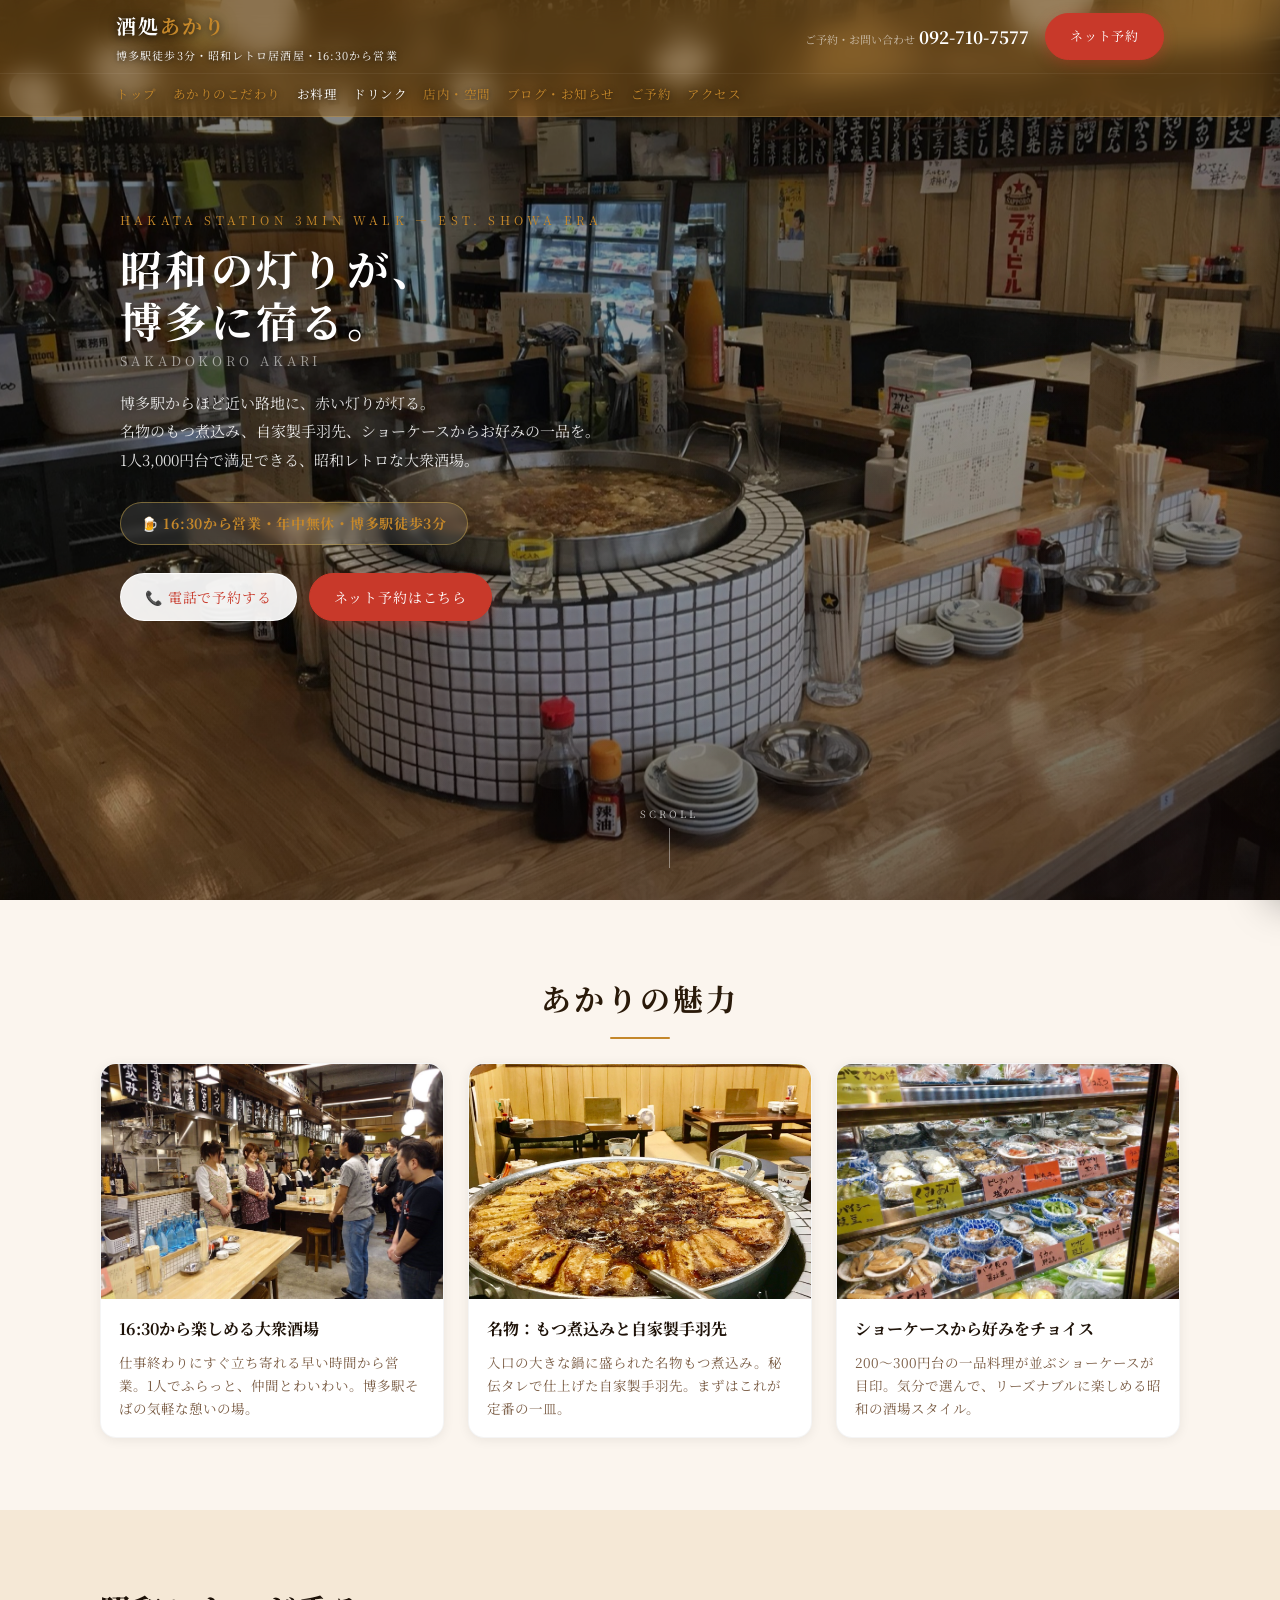
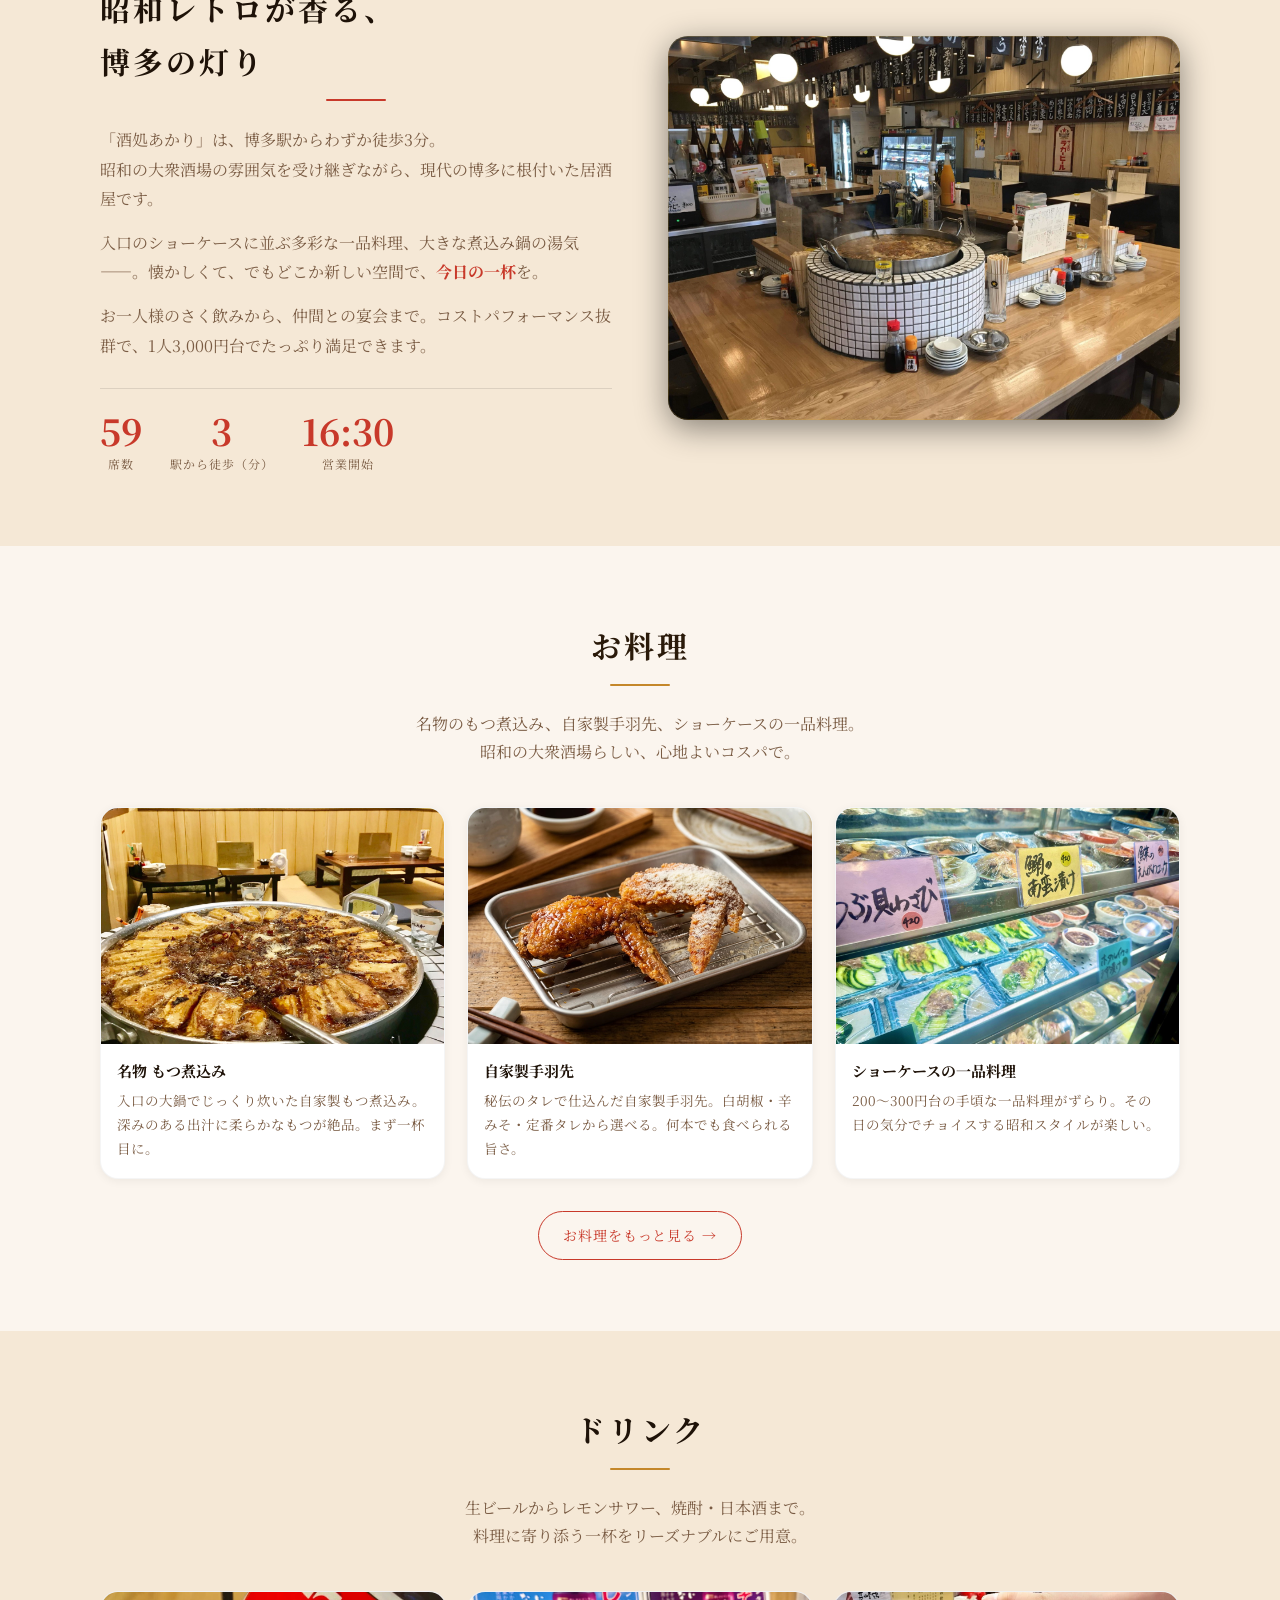
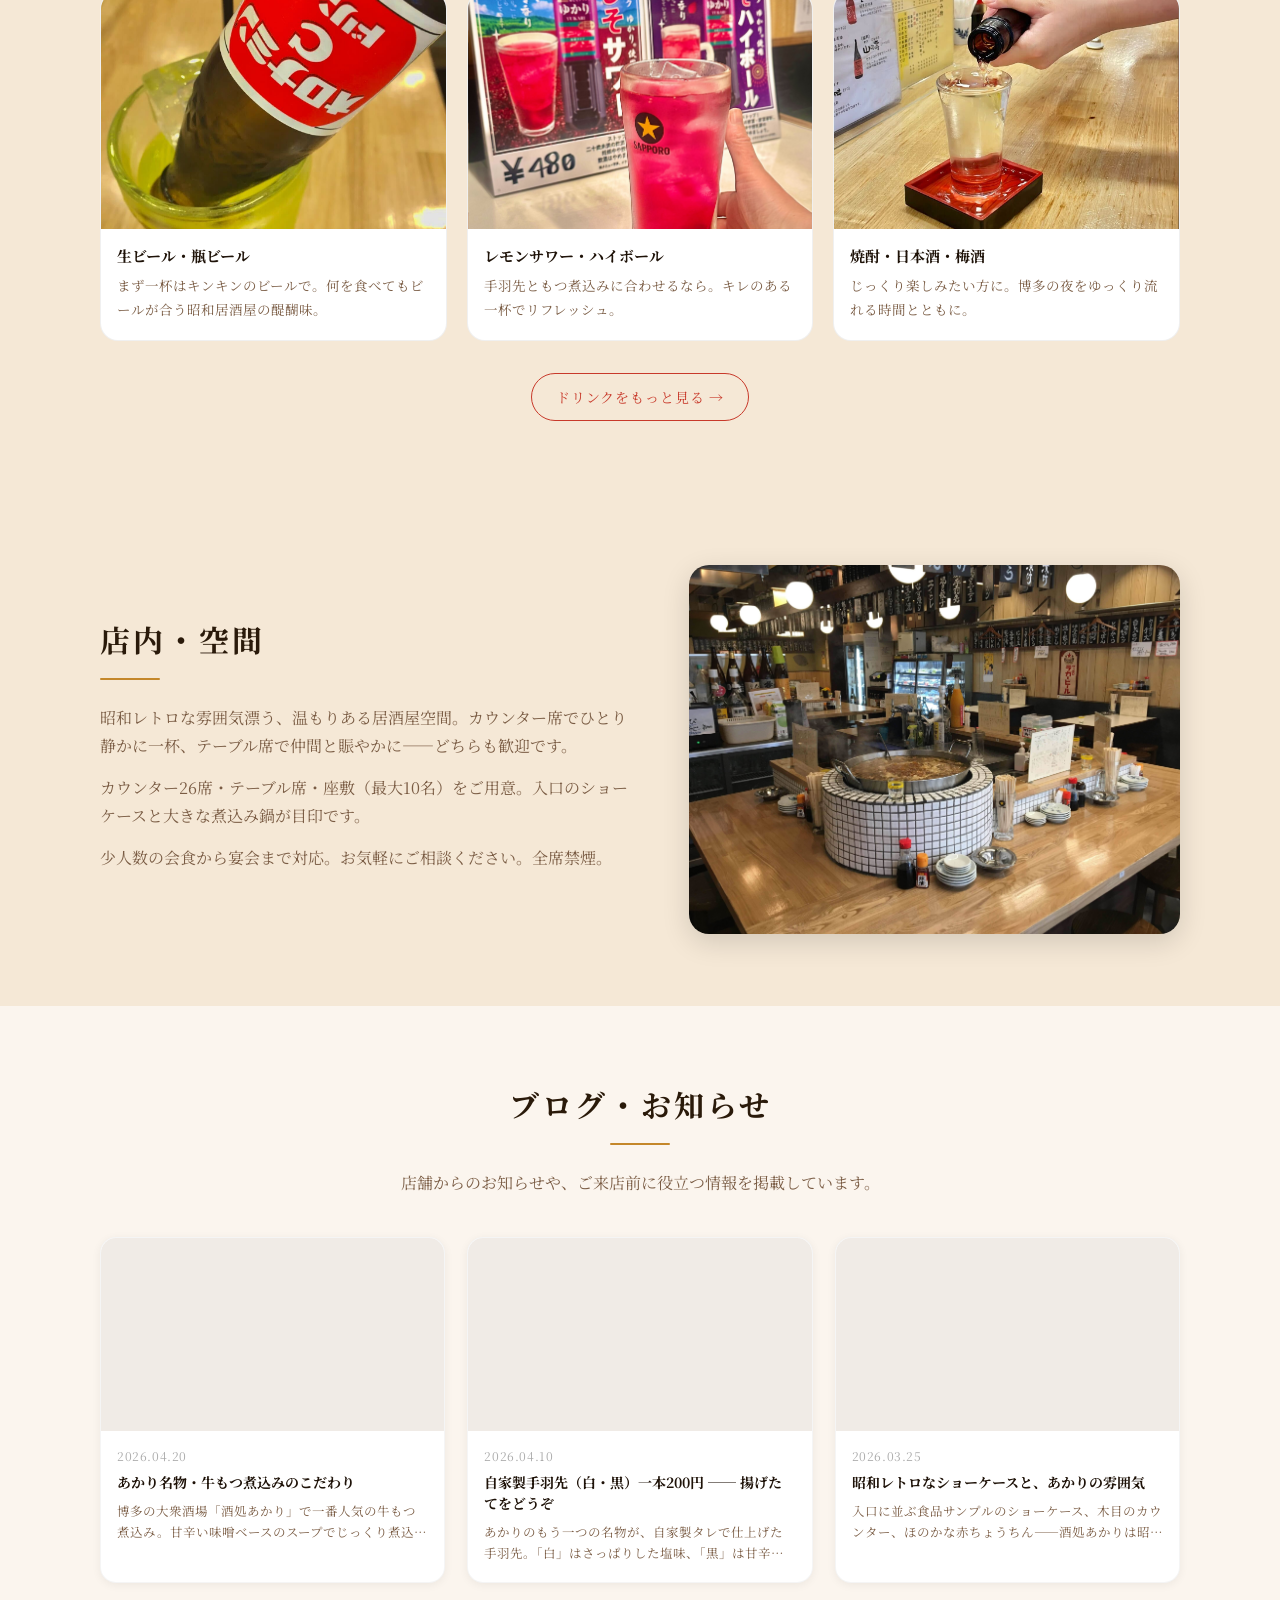
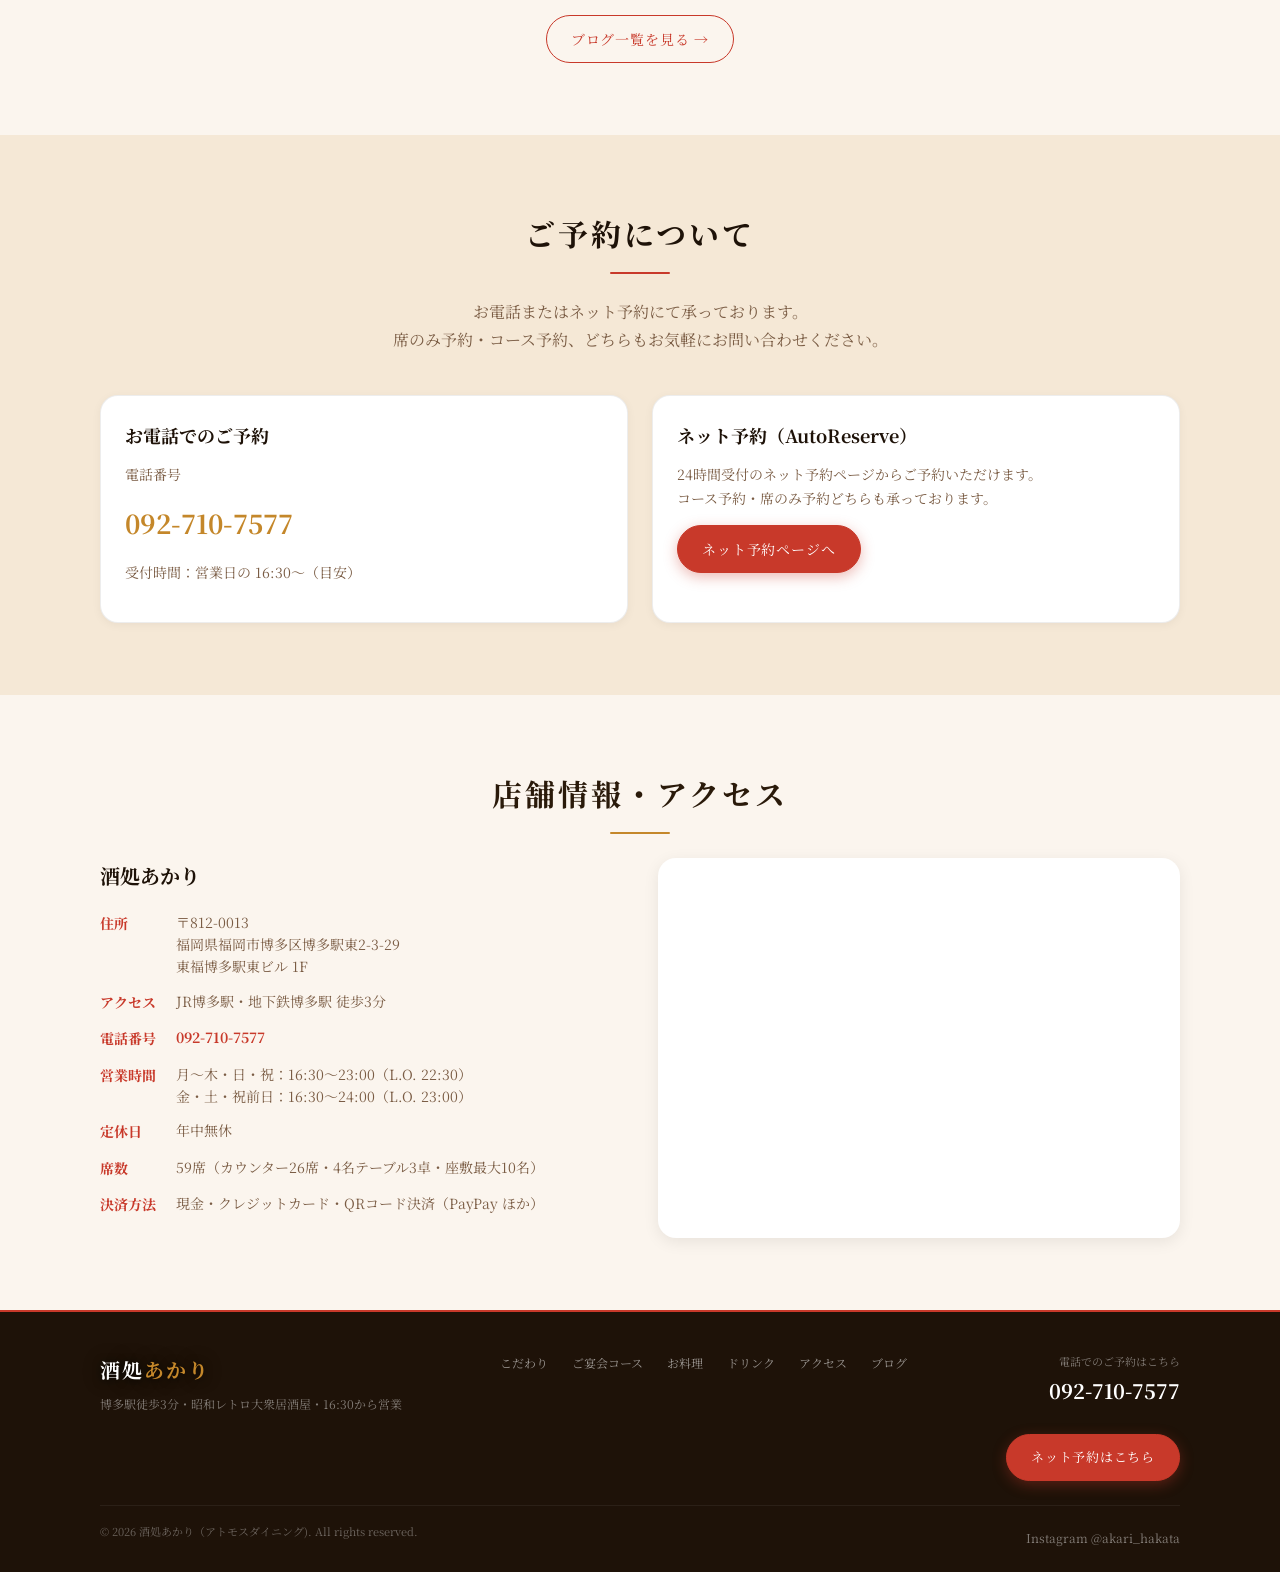
==== index.html @ 5b8dec4e "ブログ6記事追加・コースページ削除・メニュー/ドリンク情報をTabelog準拠に更新 - blog/posts.json: 酒処あかりのブログ記事6本を追加（名物料理・手羽先・店内雰囲気・焼酎・はやの" ====
<!DOCTYPE html>
<html lang="ja">
<head>
<meta charset="UTF-8">
<title>【公式】酒処あかり｜博多駅徒歩3分・昭和レトロ居酒屋・16:30から営業</title>
<meta name="viewport" content="width=device-width, initial-scale=1">
<meta name="description" content="博多駅徒歩3分の昭和レトロ大衆居酒屋。名物のもつ煮込み・自家製手羽先。ショーケースから好みをチョイス。1人3,000円台で満足できるコスパ抜群の酒場。16:30から営業。">
<link rel="icon" href="./favicon.ico">

<!-- Google Fonts -->
<link rel="preconnect" href="https://fonts.googleapis.com">
<link rel="preconnect" href="https://fonts.gstatic.com" crossorigin>
<link href="https://fonts.googleapis.com/css2?family=Noto+Serif+JP:wght@400;500;700&display=swap" rel="stylesheet">

<link rel="stylesheet" href="./style.css">

<!-- OGP -->
<meta property="og:type" content="website">
<meta property="og:site_name" content="酒処あかり">
<meta property="og:title" content="【公式】酒処あかり｜博多駅徒歩3分・昭和レトロ居酒屋・16:30から営業">
<meta property="og:description" content="博多駅徒歩3分の昭和レトロ大衆居酒屋。名物のもつ煮込み・自家製手羽先。ショーケースから好みをチョイス。16:30から営業。">
<meta property="og:url" content="https://akari-hakata.com/">
<meta property="og:image" content="https://akari-hakata.com/images/hero-akari-1.jpg">
<meta property="og:image:width" content="1200">
<meta property="og:image:height" content="630">
<meta name="twitter:card" content="summary_large_image">
<link rel="canonical" href="https://akari-hakata.com/">

<!-- 構造化データ：Restaurant -->
<script type="application/ld+json">
{
  "@context": "https://schema.org",
  "@type": "Restaurant",
  "name": "酒処あかり",
  "image": "https://akari-hakata.com/images/hero-akari-1.jpg",
  "url": "https://akari-hakata.com/",
  "telephone": "092-710-7577",
  "servesCuisine": ["居酒屋","もつ鍋","鳥料理","大衆酒場"],
  "priceRange": "￥￥",
  "hasMenu": "https://akari-hakata.com/menu.html",
  "reservationUrl": "https://autoreserve.com/ja/restaurants/1aZGQtyvpTCGUdTrM6zT",
  "acceptsReservations": true,
  "currenciesAccepted": "JPY",
  "paymentAccepted": "現金, クレジットカード, QRコード決済",
  "publicAccess": true,
  "smokingAllowed": false,
  "hasMap": "https://maps.google.com/maps?q=福岡市博多区博多駅東2-3-29",
  "sameAs": ["https://www.instagram.com/akari_hakata/"],
  "address": {
    "@type": "PostalAddress",
    "streetAddress": "博多駅東2-3-29 東福博多駅東ビル1F",
    "addressLocality": "福岡市博多区",
    "addressRegion": "福岡県",
    "postalCode": "812-0013",
    "addressCountry": "JP"
  },
  "geo": {
    "@type": "GeoCoordinates",
    "latitude": 33.5889333,
    "longitude": 130.4239982
  },
  "openingHoursSpecification": [
    {
      "@type": "OpeningHoursSpecification",
      "dayOfWeek": ["Monday","Tuesday","Wednesday","Thursday","Sunday"],
      "opens": "16:30",
      "closes": "23:00"
    },
    {
      "@type": "OpeningHoursSpecification",
      "dayOfWeek": ["Friday","Saturday"],
      "opens": "16:30",
      "closes": "24:00"
    }
  ]
}
</script>

<!-- 構造化データ：FAQ（AEO対策） -->
<script type="application/ld+json">
{
  "@context": "https://schema.org",
  "@type": "FAQPage",
  "mainEntity": [
    {
      "@type": "Question",
      "name": "酒処あかりの営業時間は？",
      "acceptedAnswer": {
        "@type": "Answer",
        "text": "月〜木・日・祝は16:30〜23:00（L.O. 22:30）、金・土・祝前日は16:30〜24:00（L.O. 23:00）です。年中無休で営業しています。"
      }
    },
    {
      "@type": "Question",
      "name": "酒処あかりはどこにありますか？",
      "acceptedAnswer": {
        "@type": "Answer",
        "text": "福岡県福岡市博多区博多駅東2-3-29 東福博多駅東ビル1Fにあります。JR博多駅・地下鉄博多駅から徒歩3分です。"
      }
    },
    {
      "@type": "Question",
      "name": "酒処あかりの予約はできますか？",
      "acceptedAnswer": {
        "@type": "Answer",
        "text": "はい、AutoReserve（https://autoreserve.com/ja/restaurants/1aZGQtyvpTCGUdTrM6zT）またはお電話（092-710-7577）にてご予約いただけます。"
      }
    },
    {
      "@type": "Question",
      "name": "酒処あかりの定休日はありますか？",
      "acceptedAnswer": {
        "@type": "Answer",
        "text": "年中無休で営業しています。"
      }
    },
    {
      "@type": "Question",
      "name": "酒処あかりの駐車場はありますか？",
      "acceptedAnswer": {
        "@type": "Answer",
        "text": "専用駐車場のご用意はございません。近隣のコインパーキングをご利用ください。博多駅すぐそばのためアクセスは大変便利です。"
      }
    },
    {
      "@type": "Question",
      "name": "酒処あかりの名物料理は何ですか？",
      "acceptedAnswer": {
        "@type": "Answer",
        "text": "もつ煮込みと自家製手羽先が名物です。また、入口のショーケースに200〜300円の一品料理が豊富に並んでいるのも特徴です。"
      }
    },
    {
      "@type": "Question",
      "name": "酒処あかりの支払い方法は？",
      "acceptedAnswer": {
        "@type": "Answer",
        "text": "現金・クレジットカード・QRコード決済（PayPayほか）に対応しています。"
      }
    },
    {
      "@type": "Question",
      "name": "酒処あかりの席数は？",
      "acceptedAnswer": {
        "@type": "Answer",
        "text": "カウンター26席・4名テーブル3卓・座敷最大10名の合計59席です。"
      }
    }
  ]
}
</script>
</head>

<body class="is-home" data-page="home">

<!-- ページローダー -->
<div id="page-loader">
  <div class="loader-inner">
    <div class="loader-logo">酒処<span>あかり</span></div>
    <div class="loader-bar-wrap">
      <div class="loader-bar"></div>
    </div>
  </div>
</div>

<div id="top"></div>

<!-- ★ 共通ヘッダー差し込み先 -->
<div id="shared-header"></div>

<main id="main">

  <!-- メインビジュアル -->
  <section class="hero">
    <div class="hero-slides" aria-hidden="true">
      <div class="hero-slide hero-slide-1 is-active"></div>
      <div class="hero-slide hero-slide-2"></div>
      <div class="hero-slide hero-slide-3"></div>
    </div>

    <div class="hero-inner">
      <p class="hero-eyebrow">Hakata Station 3min walk — Est. Showa Era</p>

      <h1 class="hero-title">
        昭和の灯りが、<br>博多に宿る。
        <span class="hero-en">SAKADOKORO AKARI</span>
      </h1>

      <p class="hero-lead">
        博多駅からほど近い路地に、赤い灯りが灯る。<br>
        名物のもつ煮込み、自家製手羽先、ショーケースからお好みの一品を。<br>
        1人3,000円台で満足できる、昭和レトロな大衆酒場。
      </p>

      <p class="hero-badge">
        🍺 16:30から営業・年中無休・博多駅徒歩3分
      </p>

      <div class="hero-actions">
        <a href="tel:0927107577" class="btn-secondary">
          📞 電話で予約する
        </a>
        <a href="https://autoreserve.com/ja/restaurants/1aZGQtyvpTCGUdTrM6zT"
          target="_blank" rel="noopener" class="btn-primary">
          ネット予約はこちら
        </a>
      </div>
    </div>

    <a href="#topics" class="scroll-indicator" aria-label="次のセクションへスクロール">
      <span class="scroll-indicator__text">SCROLL</span>
      <span class="scroll-indicator__line"></span>
    </a>
  </section>

  <!-- トピックス -->
  <section id="topics" class="section topics">
    <div class="section-inner">
      <h2 class="section-title">あかりの魅力</h2>
      <div class="topics-grid">
        <article class="topic-card reveal-item">
          <div class="topic-image topic-image-1"></div>
          <div class="topic-card-body">
            <h3>16:30から楽しめる大衆酒場</h3>
            <p>仕事終わりにすぐ立ち寄れる早い時間から営業。1人でふらっと、仲間とわいわい。博多駅そばの気軽な憩いの場。</p>
          </div>
        </article>
        <article class="topic-card reveal-item">
          <div class="topic-image topic-image-2"></div>
          <div class="topic-card-body">
            <h3>名物：もつ煮込みと自家製手羽先</h3>
            <p>入口の大きな鍋に盛られた名物もつ煮込み。秘伝タレで仕上げた自家製手羽先。まずはこれが定番の一皿。</p>
          </div>
        </article>
        <article class="topic-card reveal-item">
          <div class="topic-image topic-image-3"></div>
          <div class="topic-card-body">
            <h3>ショーケースから好みをチョイス</h3>
            <p>200〜300円台の一品料理が並ぶショーケースが目印。気分で選んで、リーズナブルに楽しめる昭和の酒場スタイル。</p>
          </div>
        </article>
      </div>
    </div>
  </section>

  <!-- コンセプト -->
  <section id="concept" class="section concept">
    <div class="section-inner concept-inner">
      <div class="concept-text">
        <h2 class="section-title" style="text-align:left;">昭和レトロが香る、<br>博多の灯り</h2>
        <p>「酒処あかり」は、博多駅からわずか徒歩3分。<br>昭和の大衆酒場の雰囲気を受け継ぎながら、現代の博多に根付いた居酒屋です。</p>
        <p>入口のショーケースに並ぶ多彩な一品料理、大きな煮込み鍋の湯気——。懐かしくて、でもどこか新しい空間で、<span class="text-accent">今日の一杯</span>を。</p>
        <p>お一人様のさく飲みから、仲間との宴会まで。コストパフォーマンス抜群で、1人3,000円台でたっぷり満足できます。</p>

        <div class="concept-stats">
          <div class="stat-item">
            <span class="stat-number js-counter" data-target="59">59</span>
            <span class="stat-label">席数</span>
          </div>
          <div class="stat-item">
            <span class="stat-number js-counter" data-target="3">3</span>
            <span class="stat-label">駅から徒歩（分）</span>
          </div>
          <div class="stat-item">
            <span class="stat-number">16:30</span>
            <span class="stat-label">営業開始</span>
          </div>
        </div>
      </div>
      <div class="concept-image concept-main-image"></div>
    </div>
  </section>

  <!-- お料理 -->
  <section id="menu" class="section menu">
    <div class="section-inner">
      <h2 class="section-title">お料理</h2>
      <p class="section-lead">
        名物のもつ煮込み、自家製手羽先、ショーケースの一品料理。<br>
        昭和の大衆酒場らしい、心地よいコスパで。
      </p>

      <div class="menu-grid">
        <article class="menu-card reveal-item">
          <div class="menu-image menu-image-1"></div>
          <h3>名物 もつ煮込み</h3>
          <p>入口の大鍋でじっくり炊いた自家製もつ煮込み。深みのある出汁に柔らかなもつが絶品。まず一杯目に。</p>
        </article>
        <article class="menu-card reveal-item">
          <div class="menu-image menu-image-2"></div>
          <h3>自家製手羽先</h3>
          <p>秘伝のタレで仕込んだ自家製手羽先。白胡椒・辛みそ・定番タレから選べる。何本でも食べられる旨さ。</p>
        </article>
        <article class="menu-card reveal-item">
          <div class="menu-image menu-image-3"></div>
          <h3>ショーケースの一品料理</h3>
          <p>200〜300円台の手頃な一品料理がずらり。その日の気分でチョイスする昭和スタイルが楽しい。</p>
        </article>
      </div>

      <div class="more-link">
        <a href="./menu.html" class="btn-secondary">お料理をもっと見る →</a>
      </div>
    </div>
  </section>

  <!-- ドリンク -->
  <section id="drink" class="section drink">
    <div class="section-inner">
      <h2 class="section-title">ドリンク</h2>
      <p class="section-lead">
        生ビールからレモンサワー、焼酎・日本酒まで。<br>
        料理に寄り添う一杯をリーズナブルにご用意。
      </p>

      <div class="drink-grid">
        <article class="drink-card reveal-item">
          <div class="drink-image drink-image-1"></div>
          <h3>生ビール・瓶ビール</h3>
          <p>まず一杯はキンキンのビールで。何を食べてもビールが合う昭和居酒屋の醍醐味。</p>
        </article>
        <article class="drink-card reveal-item">
          <div class="drink-image drink-image-2"></div>
          <h3>レモンサワー・ハイボール</h3>
          <p>手羽先ともつ煮込みに合わせるなら。キレのある一杯でリフレッシュ。</p>
        </article>
        <article class="drink-card reveal-item">
          <div class="drink-image drink-image-3"></div>
          <h3>焼酎・日本酒・梅酒</h3>
          <p>じっくり楽しみたい方に。博多の夜をゆっくり流れる時間とともに。</p>
        </article>
      </div>

      <div class="more-link">
        <a href="./drink.html" class="btn-secondary">ドリンクをもっと見る →</a>
      </div>
    </div>
  </section>

  <!-- 店内・空間 -->
  <section id="space" class="section space">
    <div class="section-inner space-inner">
      <div class="space-text">
        <h2 class="section-title">店内・空間</h2>
        <p>昭和レトロな雰囲気漂う、温もりある居酒屋空間。カウンター席でひとり静かに一杯、テーブル席で仲間と賑やかに——どちらも歓迎です。</p>
        <p>カウンター26席・テーブル席・座敷（最大10名）をご用意。入口のショーケースと大きな煮込み鍋が目印です。</p>
        <p>少人数の会食から宴会まで対応。お気軽にご相談ください。全席禁煙。</p>
      </div>
      <div class="space-image space-main-image"></div>
    </div>
  </section>

  <!-- ブログ・お知らせ -->
  <section id="blog" class="section blog">
    <div class="section-inner">
      <h2 class="section-title">ブログ・お知らせ</h2>
      <p class="section-lead">店舗からのお知らせや、ご来店前に役立つ情報を掲載しています。</p>

      <div class="blog-grid" id="blog-latest-grid">
        <article class="blog-card">
          <a href="./blog/index.html">
            <div class="blog-body">
              <h3 class="blog-title">ブログ一覧を見る</h3>
              <p class="blog-excerpt">最新情報やおすすめ記事を掲載しています。</p>
            </div>
          </a>
        </article>
      </div>

      <div class="more-link">
        <a href="./blog/index.html" class="btn-secondary">ブログ一覧を見る →</a>
      </div>
    </div>
  </section>

  <!-- ★ 共通フッター差し込み先 -->
  <div id="shared-bottom"></div>

  <!-- ページトップ -->
  <a href="#top" class="page-top" aria-label="ページの先頭へ戻る">＾</a>

</main>

<script src="./common.js"></script>
<script>
/* ヒーロー スライドショー（Ken Burns付き） */
(function () {
  const slides = document.querySelectorAll('.hero-slide');
  if (slides.length < 2) return;
  let current = 0;
  setInterval(function () {
    var prev = slides[current];
    /* アニメーション途中の transform を読み取ってスナップを防ぐ */
    var currentTransform = window.getComputedStyle(prev).transform;
    prev.style.transform = currentTransform;
    prev.classList.remove('is-active');
    setTimeout(function () { prev.style.transform = ''; }, 2000);

    current = (current + 1) % slides.length;
    slides[current].classList.add('is-active');
  }, 5000);
})();

/* トップ：ブログ最新3件を自動表示 */
(function () {
  const grid = document.getElementById('blog-latest-grid');
  if (!grid) return;

  function esc(s) {
    return String(s ?? '').replaceAll('&','&amp;').replaceAll('<','&lt;')
      .replaceAll('>','&gt;').replaceAll('"','&quot;').replaceAll("'","&#39;");
  }
  function fmtDate(d) {
    const m = String(d || '').match(/^(\d{4})-(\d{2})-(\d{2})$/);
    return m ? `${m[1]}.${m[2]}.${m[3]}` : esc(d || '');
  }

  fetch('./blog/posts.json', { cache: 'no-store' })
    .then(r => { if (!r.ok) throw new Error(); return r.json(); })
    .then(data => {
      const posts = data.posts ?? data;
      if (!Array.isArray(posts)) throw new Error();
      posts.sort((a, b) => String(b.date || '').localeCompare(String(a.date || '')));
      const top3 = posts.slice(0, 3);
      grid.innerHTML = '';
      top3.forEach(p => {
        const img = p.image ? String(p.image).replace(/^\.\//, './blog/') : '';
        const bg  = img ? `background-image:url('${esc(img)}');` : '';
        const el  = document.createElement('article');
        el.className = 'blog-card';
        el.innerHTML = `
          <a href="./blog/posts/post.html?slug=${encodeURIComponent(p.slug)}">
            <div class="blog-image" style="${bg}"></div>
            <div class="blog-body">
              <time class="blog-date" datetime="${esc(p.date)}">${fmtDate(p.date)}</time>
              <h3 class="blog-title">${esc(p.title)}</h3>
              <p class="blog-excerpt">${esc(p.excerpt)}</p>
            </div>
          </a>`;
        grid.appendChild(el);
      });
    })
    .catch(() => {
      grid.innerHTML = `
        <article class="blog-card">
          <a href="./blog/index.html">
            <div class="blog-body">
              <h3 class="blog-title">ブログ一覧を見る</h3>
              <p class="blog-excerpt">最新情報やおすすめ記事を掲載しています。</p>
            </div>
          </a>
        </article>`;
    });
})();
</script>

</body>
</html>
---- style.css ----
/* ===================================================================
   酒処あかり — style.css
   Theme: 昭和レトロ × モダン居酒屋 / 朱 × 黒 × 金
   =================================================================== */

/* --------------- CSS Variables --------------- */
:root {
  --header-h: 112px;

  /* Theme Colors — 温かい居酒屋カラー */
  --primary:        #C8392A;   /* 提灯の朱色 */
  --primary-hover:  #A8301F;
  --primary-soft:   #FFEEEB;
  --primary-ink:    #fff;

  --gold:           #C4872A;   /* 琥珀・燗酒色 */
  --gold-hover:     #A36D1C;
  --gold-soft:      #FFF3DC;

  --dark:           #1E1208;   /* 焼き木のような深茶 */
  --dark-2:         #2B1A0E;
  --dark-3:         #3A2410;

  --warm-bg:        #FBF5EE;   /* 和紙のような温かいクリーム */
  --warm-section:   #F5E8D6;   /* 提灯の灯りが落ちる橙クリーム */
  --warm-dark:      #4A2E14;   /* 深い木目茶 */

  --text:           #2A1A0A;
  --text-muted:     #7A5C44;
  --bg:             #FBF5EE;
  --bg-alt:         #FFFFFF;
  --bg-warm:        #F5E8D6;

  /* Timing */
  --ease-out-quint: cubic-bezier(0.23, 1, 0.32, 1);
  --ease-in-out:    cubic-bezier(0.4, 0, 0.2, 1);
}


/* --------------- Reset & Base --------------- */

*,
*::before,
*::after { box-sizing: border-box; }

html { scroll-behavior: smooth; }

body {
  margin: 0;
  font-family: "Noto Serif JP", "Yu Mincho", "Hiragino Mincho ProN", serif;
  color: var(--text);
  background-color: var(--bg);
  line-height: 1.75;
  overflow-x: hidden;
}

img {
  max-width: 100%;
  height: auto;
  display: block;
}

a { color: inherit; text-decoration: none; }
ul { margin: 0; padding: 0; list-style: none; }
h1, h2, h3, h4 { margin: 0; font-weight: 700; }
p { margin: 0 0 1em; }
p:last-child { margin-bottom: 0; }


/* --------------- Page Loader --------------- */

#page-loader {
  position: fixed;
  inset: 0;
  z-index: 9999;
  background: var(--dark);
  display: flex;
  align-items: center;
  justify-content: center;
  transition: opacity 0.6s var(--ease-out-quint), visibility 0.6s;
}

#page-loader.is-hidden {
  opacity: 0;
  visibility: hidden;
  pointer-events: none;
}

.loader-inner {
  text-align: center;
  color: #fff;
}

.loader-logo {
  font-size: 28px;
  letter-spacing: 0.25em;
  color: #fff;
  margin-bottom: 16px;
  opacity: 0;
  animation: loaderFadeIn 0.5s 0.2s var(--ease-out-quint) forwards;
}

.loader-logo span {
  color: var(--gold);
}

.loader-bar-wrap {
  width: 120px;
  height: 2px;
  background: rgba(255,255,255,0.15);
  border-radius: 2px;
  margin: 0 auto;
  overflow: hidden;
}

.loader-bar {
  height: 100%;
  background: var(--primary);
  border-radius: 2px;
  width: 0;
  animation: loaderBar 0.8s 0.3s var(--ease-out-quint) forwards;
}

@keyframes loaderFadeIn {
  to { opacity: 1; }
}

@keyframes loaderBar {
  to { width: 100%; }
}


/* --------------- Layout Helpers --------------- */

.section {
  padding: 72px 16px;
  scroll-margin-top: var(--header-h);
}

.section-inner {
  max-width: 1080px;
  margin: 0 auto;
}

.section-title {
  font-size: 30px;
  letter-spacing: 0.1em;
  text-align: center;
  margin-bottom: 8px;
  position: relative;
}

/* 金のアンダーライン装飾 */
.section-title::after {
  content: "";
  display: block;
  width: 40px;
  height: 2px;
  background: var(--gold);
  margin: 12px auto 24px;
  border-radius: 2px;
  transition: width 0.5s var(--ease-out-quint);
}

.is-inview .section-title::after {
  width: 60px;
}

.section-lead {
  text-align: center;
  margin-bottom: 40px;
  color: var(--text-muted);
  line-height: 1.8;
}

.more-link {
  text-align: center;
  margin-top: 32px;
}

.page-title {
  font-size: 28px;
  letter-spacing: 0.12em;
  margin-bottom: 8px;
  text-align: center;
  position: relative;
}

.page-title::after {
  content: "";
  display: block;
  width: 40px;
  height: 2px;
  background: var(--gold);
  margin: 12px auto 24px;
  border-radius: 2px;
  transition: width 0.5s var(--ease-out-quint);
}

.is-inview .page-title::after {
  width: 60px;
}

.page-lead {
  color: var(--text-muted);
  margin-bottom: 24px;
  text-align: center;
  line-height: 1.8;
}


/* --------------- Scroll Reveal --------------- */

body.is-home .section {
  opacity: 0;
  transform: translateY(28px);
  transition: opacity 0.7s var(--ease-out-quint), transform 0.7s var(--ease-out-quint);
  will-change: opacity, transform;
}

body.is-home .section.is-inview {
  opacity: 1;
  transform: translateY(0);
}

/* 下層ページ：固定ヘッダー分だけ上に余白を作る */
body:not(.is-home) main {
  padding-top: var(--header-h);
}

body:not(.is-home) .section {
  opacity: 1;
  transform: none;
  transition: none;
}

@media (prefers-reduced-motion: reduce) {
  .section {
    opacity: 1;
    transform: none;
    transition: none;
  }
  #page-loader { display: none; }
}


/* --------------- Stagger Reveal Helpers --------------- */

.reveal-item {
  opacity: 0;
  transform: translateY(20px);
  transition: opacity 0.55s var(--ease-out-quint), transform 0.55s var(--ease-out-quint);
}

.is-inview .reveal-item { opacity: 1; transform: translateY(0); }
.is-inview .reveal-item:nth-child(1) { transition-delay: 0.05s; }
.is-inview .reveal-item:nth-child(2) { transition-delay: 0.13s; }
.is-inview .reveal-item:nth-child(3) { transition-delay: 0.21s; }
.is-inview .reveal-item:nth-child(4) { transition-delay: 0.29s; }


/* --------------- Buttons --------------- */

.btn-primary,
.btn-secondary,
.btn-gold {
  display: inline-block;
  padding: 11px 24px;
  border-radius: 999px;
  font-size: 14px;
  letter-spacing: 0.06em;
  border: 1.5px solid transparent;
  transition: all 0.25s var(--ease-in-out);
  white-space: nowrap;
  font-family: inherit;
  cursor: pointer;
}

.btn-primary {
  background-color: var(--primary);
  color: var(--primary-ink);
  border-color: var(--primary);
  box-shadow: 0 4px 14px rgba(200, 57, 42, 0.35);
}

.btn-primary:hover {
  background-color: var(--primary-hover);
  border-color: var(--primary-hover);
  box-shadow: 0 6px 20px rgba(200, 57, 42, 0.45);
  transform: translateY(-1px);
}

.btn-secondary {
  background-color: rgba(255,255,255,0.92);
  color: var(--primary);
  border-color: rgba(255,255,255,0.9);
}

.btn-secondary:hover {
  background-color: #fff;
  border-color: #fff;
  transform: translateY(-1px);
}

/* ヒーロー以外（明るい背景上）での見た目を上書き */
.section .btn-secondary,
.reserve-block .btn-secondary {
  background-color: transparent;
  color: var(--primary);
  border-color: var(--primary);
}

.section .btn-secondary:hover,
.reserve-block .btn-secondary:hover {
  background-color: var(--primary-soft);
}

.btn-gold {
  background-color: var(--gold);
  color: #fff;
  border-color: var(--gold);
  box-shadow: 0 4px 14px rgba(201, 168, 76, 0.35);
}

.btn-gold:hover {
  background-color: var(--gold-hover);
  border-color: var(--gold-hover);
  transform: translateY(-1px);
}


/* --------------- Page Top Button --------------- */

.page-top {
  position: fixed;
  right: 18px;
  bottom: calc(18px + env(safe-area-inset-bottom, 0px));
  width: 52px;
  height: 52px;
  border-radius: 999px;
  display: grid;
  place-items: center;
  background: var(--primary);
  color: #fff;
  border: 1px solid var(--primary);
  box-shadow: 0 6px 18px rgba(0,0,0,0.22);
  font-size: 35px;
  line-height: 1;
  z-index: 900;
  opacity: 0;
  transform: translateY(10px) scaleX(1.6);
  pointer-events: none;
  transition: opacity 0.2s ease, transform 0.2s ease, background-color 0.2s ease;
}

.page-top.is-show {
  opacity: 1;
  transform: translateY(0) scaleX(1.6);
  pointer-events: auto;
}

.page-top:hover {
  background: var(--primary-hover);
  border-color: var(--primary-hover);
}


/* --------------- Header --------------- */

.site-header {
  position: fixed;
  top: 0;
  left: 0;
  width: 100%;
  z-index: 1000;
  background: rgba(160, 105, 28, 0.45);
  backdrop-filter: blur(12px);
  -webkit-backdrop-filter: blur(12px);
  color: #fff;
  transition: background 0.3s ease;
  border-bottom: 1px solid rgba(255, 220, 140, 0.20);
}

.site-header.is-scrolled {
  background: rgba(80, 45, 8, 0.93);
  border-bottom-color: rgba(201, 168, 76, 0.30);
}

/* 下層ページではスクロール前から濃い色を適用 */
body:not(.is-home) .site-header {
  background: rgba(80, 45, 8, 0.93);
  border-bottom-color: rgba(201, 168, 76, 0.30);
}

.header-inner {
  max-width: 1080px;
  margin: 0 auto;
  padding: 8px 16px;
  display: flex;
  align-items: center;
  justify-content: space-between;
  gap: 16px;
}

.header-brand {
  display: flex;
  flex-direction: column;
  gap: 3px;
}

.site-logo {
  font-size: 20px;
  font-weight: 700;
  letter-spacing: 0.1em;
  color: #fff;
  text-shadow: 0 1px 8px rgba(0,0,0,0.8), 0 0 20px rgba(0,0,0,0.4);
}

.site-logo .logo-accent {
  color: var(--gold);
}

.site-tagline {
  font-size: 11px;
  color: #fff;
  letter-spacing: 0.1em;
  text-shadow: 0 1px 6px rgba(0,0,0,0.8);
}

.header-right {
  display: flex;
  align-items: center;
  gap: 16px;
}

.header-tel {
  display: flex;
  flex-direction: column;
  text-align: right;
}

.tel-label {
  font-size: 11px;
  color: rgba(255,255,255,0.6);
}

.tel-number {
  font-size: 17px;
  font-weight: 700;
  color: #fff;
  transition: color 0.2s;
}

.tel-number:hover { color: var(--gold); }

.header-reserve { font-size: 13px; }

/* Global Nav */
.global-nav {
  border-top: 1px solid rgba(255, 255, 255, 0.06);
}

.global-nav ul {
  max-width: 1080px;
  margin: 0 auto;
  padding: 4px 16px;
  display: flex;
  gap: 16px;
  flex-wrap: wrap;
}

.global-nav a {
  display: block;
  padding: 6px 0;
  font-size: 12.5px;
  color: #fff;
  letter-spacing: 0.04em;
  transition: color 0.2s;
  position: relative;
  text-shadow: 0 1px 6px rgba(0,0,0,0.8);
}

.global-nav a::after {
  content: "";
  position: absolute;
  bottom: 2px;
  left: 0;
  width: 0;
  height: 1px;
  background: var(--gold);
  transition: width 0.25s var(--ease-out-quint);
}

.global-nav a:hover { color: #fff; }
.global-nav a:hover::after { width: 100%; }
.global-nav a[aria-current="page"] { color: var(--gold); }

.header-only-desktop { display: block; }


/* --------------- Hamburger --------------- */

.nav-toggle {
  display: none !important;
  width: 44px;
  height: 40px;
  padding: 0;
  border-radius: 10px;
  border: 1px solid rgba(255,255,255,0.22);
  background: rgba(255,255,255,0.08);
  flex-direction: column;
  align-items: center;
  justify-content: center;
  gap: 5px;
  cursor: pointer;
  appearance: none;
  -webkit-appearance: none;
}

.nav-toggle__bar {
  display: block;
  width: 20px;
  height: 1.5px;
  background: #fff;
  border-radius: 2px;
}


/* --------------- Drawer --------------- */

.drawer-overlay {
  position: fixed;
  inset: 0;
  background: rgba(0,0,0,0.55);
  opacity: 0;
  pointer-events: none;
  transition: opacity 0.25s ease;
  z-index: 999;
}

.drawer {
  position: fixed;
  top: 0;
  right: 0;
  height: 100dvh;
  width: min(84vw, 360px);
  background: rgb(195, 148, 72);
  color: #fff;
  transform: translateX(100%);
  transition: transform 0.25s var(--ease-out-quint);
  z-index: 1001;
  padding: 18px 18px 22px;
  overflow-y: auto;
  -webkit-overflow-scrolling: touch;
  box-shadow: -10px 0 40px rgba(0,0,0,0.4);
}

.drawer.is-open { transform: translateX(0); }

.drawer-overlay.is-open {
  opacity: 1;
  pointer-events: auto;
}

.drawer-close {
  appearance: none;
  -webkit-appearance: none;
  background: transparent;
  border: 0;
  font-size: 30px;
  line-height: 1;
  cursor: pointer;
  margin-left: auto;
  display: block;
  color: rgba(255,255,255,0.8);
}

.drawer-brand {
  text-align: center;
  padding: 20px 0 16px;
  font-size: 22px;
  font-weight: 700;
  letter-spacing: 0.15em;
  color: #fff;
  text-shadow: 0 1px 6px rgba(0,0,0,0.4);
  border-bottom: 1px solid rgba(255,255,255,0.2);
  margin-bottom: 8px;
}

.drawer nav ul { padding: 8px 0; }

.drawer nav a {
  display: block;
  padding: 14px 8px;
  border-bottom: 1px solid rgba(255,255,255,0.15);
  color: #fff;
  font-size: 14px;
  letter-spacing: 0.05em;
  transition: color 0.2s, padding-left 0.2s;
  text-shadow: 0 1px 4px rgba(0,0,0,0.3);
}

.drawer nav a:hover {
  color: var(--gold);
  padding-left: 16px;
}

.drawer-reserve {
  margin-top: 20px;
  text-align: center;
}

.drawer-tel {
  text-align: center;
  font-size: 13px;
  color: rgba(255,255,255,0.85);
  margin-top: 12px;
}

.drawer-tel a {
  color: rgba(255,255,255,0.85);
  font-weight: 700;
  font-size: 16px;
}


/* --------------- Hero --------------- */

.hero {
  position: relative;
  height: 100vh;
  height: 100svh;
  height: 100dvh;
  display: flex;
  align-items: center;
  justify-content: center;
  padding-bottom: 70px;
  color: #fff;
  text-align: left;
  background-color: var(--dark);
  overflow: hidden;
}

/* Hero Slideshow with Ken Burns */
.hero-slides {
  position: absolute;
  inset: 0;
  z-index: 0;
}

.hero-slide {
  position: absolute;
  inset: 0;
  background-size: cover;
  background-position: center;
  opacity: 0;
  transform: scale(1);
  transition: opacity 1.8s ease-in-out;
  will-change: transform, opacity;
}

.hero-slide.is-active {
  opacity: 1;
  animation: kenBurns 6s linear forwards;
}

@keyframes kenBurns {
  0%   { transform: scale(1);    }
  100% { transform: scale(1.08); }
}

.hero-slide-1 { background-image: url("./images/hero-akari-1.jpg?v=2"); }
.hero-slide-2 { background-image: url("./images/hero-akari-2.jpg?v=2"); }
.hero-slide-3 { background-image: url("./images/hero-akari-3.jpg?v=2"); }

/* Dark overlay */
.hero::before {
  content: "";
  position: absolute;
  inset: 0;
  background: linear-gradient(
    160deg,
    rgba(0,0,0,0.55) 0%,
    rgba(0,0,0,0.35) 50%,
    rgba(14,6,6,0.65) 100%
  );
  z-index: 1;
}

/* 斜め線なし：hero::after は使用しない */

.hero-inner {
  position: relative;
  z-index: 3;
  max-width: 1080px;
  margin: 0 auto;
  padding: 80px 20px;
  width: 100%;
}

/* Staggered hero text animation */
.hero-eyebrow {
  font-size: 12px;
  letter-spacing: 0.35em;
  margin-bottom: 12px;
  color: var(--gold);
  text-transform: uppercase;
  opacity: 0;
  transform: translateY(14px);
  animation: heroFadeUp 0.7s 0.4s var(--ease-out-quint) forwards;
}

.hero-title {
  font-size: 42px;
  line-height: 1.25;
  margin-bottom: 20px;
  color: #fff;
  text-shadow: 0 3px 20px rgba(0,0,0,0.6);
  letter-spacing: 0.08em;
  opacity: 0;
  transform: translateY(18px);
  animation: heroFadeUp 0.75s 0.65s var(--ease-out-quint) forwards;
}

.hero-en {
  display: block;
  font-size: 13px;
  letter-spacing: 0.3em;
  color: rgba(255,255,255,0.55);
  font-weight: 400;
  margin-top: 6px;
  text-transform: uppercase;
}

.hero-lead {
  font-size: 15px;
  margin-bottom: 28px;
  color: rgba(255,255,255,0.88);
  text-shadow: 0 1px 10px rgba(0,0,0,0.5);
  line-height: 1.9;
  opacity: 0;
  transform: translateY(14px);
  animation: heroFadeUp 0.7s 0.9s var(--ease-out-quint) forwards;
}

.hero-badge {
  display: inline-flex;
  align-items: center;
  gap: 8px;
  margin-bottom: 28px;
  padding: 8px 20px;
  background: rgba(255,255,255,0.1);
  border: 1px solid rgba(201, 168, 76, 0.5);
  border-radius: 999px;
  font-size: 14px;
  font-weight: bold;
  color: var(--gold);
  letter-spacing: 0.05em;
  backdrop-filter: blur(4px);
  opacity: 0;
  transform: translateY(12px);
  animation: heroFadeUp 0.7s 1.1s var(--ease-out-quint) forwards;
}

.hero-actions {
  display: flex;
  flex-wrap: wrap;
  gap: 12px;
  opacity: 0;
  transform: translateY(12px);
  animation: heroFadeUp 0.7s 1.3s var(--ease-out-quint) forwards;
}

@keyframes heroFadeUp {
  to { opacity: 1; transform: translateY(0); }
}


/* --------------- Scroll Indicator --------------- */

.scroll-indicator {
  position: absolute;
  left: 50%;
  bottom: calc(32px + env(safe-area-inset-bottom, 0px));
  transform: translateX(-50%);
  display: flex;
  flex-direction: column;
  align-items: center;
  color: rgba(255,255,255,0.7);
  text-decoration: none;
  z-index: 3;
  opacity: 0;
  animation: heroFadeUp 0.7s 1.6s var(--ease-out-quint) forwards;
}

.scroll-indicator__text {
  font-size: 10px;
  letter-spacing: 0.3em;
  margin-bottom: 6px;
}

.scroll-indicator__line {
  width: 1px;
  height: 40px;
  background: rgba(255,255,255,0.4);
  position: relative;
  overflow: hidden;
}

.scroll-indicator__line::after {
  content: "";
  position: absolute;
  top: -100%;
  left: 0;
  width: 100%;
  height: 100%;
  background: var(--gold);
  animation: scrollLine 1.8s 2s ease-in-out infinite;
}

@keyframes scrollLine {
  0%   { top: -100%; opacity: 1; }
  50%  { top: 0;     opacity: 1; }
  100% { top: 100%;  opacity: 0; }
}


/* --------------- Topics --------------- */

.topics { background-color: var(--bg); }

.topics-grid {
  display: grid;
  grid-template-columns: repeat(3, minmax(0, 1fr));
  gap: 24px;
}

.topic-card {
  background-color: var(--bg-alt);
  border-radius: 16px;
  box-shadow: 0 2px 12px rgba(0,0,0,0.07);
  overflow: hidden;
  display: flex;
  flex-direction: column;
  transition: transform 0.3s var(--ease-out-quint), box-shadow 0.3s var(--ease-out-quint);
  border: 1px solid rgba(0,0,0,0.04);
}

.topic-card:hover {
  transform: translateY(-6px);
  box-shadow: 0 12px 32px rgba(0,0,0,0.13);
}

.topic-image {
  aspect-ratio: 16 / 11;
  background-size: cover;
  background-position: center;
  transition: transform 0.5s var(--ease-out-quint);
  overflow: hidden;
}

.topic-card:hover .topic-image {
  transform: scale(1.04);
}

.topic-image-1 { background-image: url("./images/topic-nomi.jpg"); }
.topic-image-2 { background-image: url("./images/topic-motsuni.jpg"); }
.topic-image-3 { background-image: url("./images/topic-showcase.jpg"); }

.topic-card-body { padding: 16px 18px 18px; flex: 1; }

.topic-card h3 {
  font-size: 16px;
  margin-bottom: 8px;
  color: var(--dark);
}

.topic-card p {
  font-size: 13.5px;
  color: var(--text-muted);
  line-height: 1.7;
  margin: 0;
}


/* --------------- Concept --------------- */

.concept { background-color: var(--warm-section); color: var(--text); }

.concept .section-title { color: var(--dark); }
.concept .section-title::after { background: var(--primary); }

.concept-inner {
  display: grid;
  grid-template-columns: 1fr 1fr;
  gap: 56px;
  align-items: center;
}

.concept-text p {
  color: var(--text-muted);
  margin-bottom: 14px;
  line-height: 1.85;
}

.concept-text .text-accent {
  color: var(--primary);
  font-weight: 700;
}

.concept-image {
  border-radius: 20px;
  aspect-ratio: 4 / 3;
  background-size: cover;
  background-position: center;
  box-shadow: 0 8px 32px rgba(0,0,0,0.45);
  position: relative;
  overflow: hidden;
}

.concept-image::after {
  content: "";
  position: absolute;
  inset: 0;
  border: 1px solid rgba(201,168,76,0.25);
  border-radius: inherit;
  pointer-events: none;
}

.concept-main-image { background-image: url("./images/concept-akari.jpg"); }

/* Stats row inside concept */
.concept-stats {
  display: flex;
  gap: 28px;
  margin-top: 28px;
  padding-top: 24px;
  border-top: 1px solid rgba(0,0,0,0.1);
}

.stat-item { text-align: center; }

.stat-number {
  font-size: 36px;
  font-weight: 700;
  color: var(--primary);
  line-height: 1;
  display: block;
  font-feature-settings: "tnum";
}

.stat-label {
  font-size: 12px;
  color: var(--text-muted);
  letter-spacing: 0.08em;
  margin-top: 4px;
  display: block;
}


/* --------------- Course --------------- */

.course { background-color: var(--bg-warm); }

.course-hero {
  margin: 0 auto 32px;
  border-radius: 20px;
  overflow: hidden;
  box-shadow: 0 8px 24px rgba(0,0,0,0.12);
  max-width: 1080px;
}

.course-hero img {
  width: 100%;
  height: auto;
  max-height: 480px;
  object-fit: cover;
  display: block;
}

.course-grid {
  display: grid;
  grid-template-columns: repeat(4, minmax(0, 1fr));
  gap: 20px;
}

.course-card {
  background-color: var(--bg-alt);
  border-radius: 18px;
  padding: 22px 18px;
  box-shadow: 0 2px 10px rgba(0,0,0,0.06);
  border: 1px solid rgba(0,0,0,0.04);
  transition: transform 0.3s var(--ease-out-quint), box-shadow 0.3s var(--ease-out-quint);
  display: flex;
  flex-direction: column;
}

.course-card:hover {
  transform: translateY(-5px);
  box-shadow: 0 14px 36px rgba(0,0,0,0.12);
}

.course-card h2,
.course-card h3 {
  font-size: 15px;
  margin-bottom: 8px;
  color: var(--dark);
  line-height: 1.45;
}

.course-price {
  font-size: 20px;
  font-weight: 700;
  color: var(--primary);
  margin-bottom: 12px;
}

.course-lead { font-size: 13px; color: var(--text-muted); margin-bottom: 10px; }

.course-list {
  font-size: 13px;
  color: #555;
  padding-left: 1.2em;
  list-style: disc;
  flex: 1;
}

.course-note {
  font-size: 13px;
  text-align: center;
  margin-top: 24px;
  color: #888;
}

.course-badges {
  display: flex;
  gap: 6px;
  flex-wrap: wrap;
  margin: 6px 0 12px;
}

.badge {
  display: inline-flex;
  align-items: center;
  padding: 4px 10px;
  border-radius: 999px;
  font-size: 11px;
  border: 1px solid #ddd;
  background: #fff;
  color: #444;
}

.badge-red {
  border-color: var(--primary);
  background: var(--primary);
  color: #fff;
}

.badge-gold {
  border-color: var(--gold);
  background: var(--gold);
  color: #fff;
}

.course-note-small {
  font-size: 11px;
  color: #999;
  margin-top: 12px;
}

.course-badge-label {
  display: inline-block;
  background: var(--primary);
  color: #fff;
  font-size: 11px;
  font-weight: 700;
  padding: 3px 10px;
  border-radius: 999px;
  margin-bottom: 8px;
  letter-spacing: 0.03em;
}

.course-desc {
  font-size: 12px;
  color: var(--text-muted);
  line-height: 1.7;
  margin-bottom: 10px;
}

.course-extra {
  margin-top: 24px;
  background: linear-gradient(135deg, var(--primary) 0%, #8B1E15 100%);
  color: #fff;
  border-radius: 14px;
  padding: 16px 20px;
  text-align: center;
  font-size: 15px;
  letter-spacing: 0.04em;
  box-shadow: 0 6px 20px rgba(200,57,42,0.3);
}


/* --------------- Menu --------------- */

.menu { background-color: var(--bg); }

.menu-grid {
  display: grid;
  grid-template-columns: repeat(3, minmax(0, 1fr));
  gap: 22px;
}

.menu-card {
  background-color: var(--bg-alt);
  border-radius: 18px;
  overflow: hidden;
  box-shadow: 0 2px 10px rgba(0,0,0,0.06);
  border: 1px solid rgba(0,0,0,0.04);
  transition: transform 0.3s var(--ease-out-quint), box-shadow 0.3s var(--ease-out-quint);
}

.menu-card:hover {
  transform: translateY(-6px);
  box-shadow: 0 14px 36px rgba(0,0,0,0.12);
}

.menu-image {
  aspect-ratio: 16 / 11;
  background-size: cover;
  background-position: center;
  transition: transform 0.5s var(--ease-out-quint);
}

.menu-card:hover .menu-image { transform: scale(1.04); }

.menu-image-1 { background-image: url("./images/menu-motsuni.jpg"); }
.menu-image-2 { background-image: url("./images/menu-tebasaki.jpg"); }
.menu-image-3 { background-image: url("./images/menu-showcase.jpg"); }

.menu-card h3 {
  font-size: 15px;
  padding: 14px 16px 5px;
  color: var(--dark);
}

.menu-card p {
  font-size: 13.5px;
  padding: 0 16px 18px;
  color: var(--text-muted);
  margin: 0;
}

/* full menu page specific */
.menu-feature-image {
  margin: 18px auto 26px;
  border-radius: 18px;
  overflow: hidden;
  box-shadow: 0 8px 24px rgba(0,0,0,0.1);
  max-width: 1080px;
}

.menu-feature-image img {
  width: 100%;
  height: auto;
  max-height: 480px;
  object-fit: cover;
  display: block;
}


/* --------------- Drink --------------- */

.drink { background-color: var(--bg-warm); color: var(--text); }

.drink .section-title { color: var(--dark); }
.drink .section-title::after { background: var(--gold); }
.drink .section-lead { color: var(--text-muted); }

.drink-grid {
  display: grid;
  grid-template-columns: repeat(3, minmax(0, 1fr));
  gap: 20px;
}

.drink-card {
  background: var(--bg-alt);
  border: 1px solid rgba(0,0,0,0.06);
  border-radius: 18px;
  overflow: hidden;
  transition: transform 0.3s var(--ease-out-quint), box-shadow 0.3s;
}

.drink-card:hover {
  transform: translateY(-6px);
  box-shadow: 0 14px 36px rgba(0,0,0,0.10);
  border-color: rgba(196,135,42,0.3);
}

.drink-image {
  aspect-ratio: 16 / 11;
  background-size: cover;
  background-position: center;
  transition: transform 0.5s var(--ease-out-quint);
}

.drink-card:hover .drink-image { transform: scale(1.04); }

.drink-image-1 { background-image: url("./images/drink-beer.jpg"); }
.drink-image-2 { background-image: url("./images/drink-sour.jpg"); }
.drink-image-3 { background-image: url("./images/drink-shochu.jpg"); }

.drink-card h3 {
  font-size: 15px;
  padding: 14px 16px 5px;
  margin: 0;
  color: var(--dark);
}

.drink-card p {
  font-size: 13.5px;
  padding: 0 16px 18px;
  color: var(--text-muted);
  margin: 0;
}

/* drink feature (subpage) */
.drink-feature-image {
  margin: 18px auto 26px;
  border-radius: 18px;
  overflow: hidden;
  box-shadow: 0 8px 24px rgba(0,0,0,0.1);
  max-width: 1080px;
}

.drink-feature-image img {
  width: 100%;
  height: auto;
  max-height: 480px;
  object-fit: cover;
  display: block;
}

.drink-bottlekeep {
  display: inline-block;
  margin-top: 4px;
  padding: 4px 14px;
  background: var(--primary-soft);
  color: var(--primary);
  border-radius: 999px;
  font-size: 13px;
  font-weight: 700;
}


/* --------------- Space --------------- */

.space { background-color: var(--bg-warm); }

.space-inner {
  display: grid;
  grid-template-columns: 1.1fr 1fr;
  gap: 48px;
  align-items: center;
}

.space-text .section-title { text-align: left; }
.space-text .section-title::after { margin-left: 0; }

.space-text p {
  margin-bottom: 14px;
  color: var(--text-muted);
}

.space-image {
  border-radius: 20px;
  aspect-ratio: 4 / 3;
  background-size: cover;
  background-position: center;
  box-shadow: 0 8px 28px rgba(0,0,0,0.14);
  transition: transform 0.5s var(--ease-out-quint);
}

.space-image:hover { transform: scale(1.015); }

.space-main-image { background-image: url("./images/space-akari.jpg"); }


/* --------------- Blog --------------- */

.blog { background-color: var(--bg); }

.blog-grid {
  display: grid;
  grid-template-columns: repeat(3, minmax(0, 1fr));
  gap: 22px;
}

.blog-card {
  background: var(--bg-alt);
  border-radius: 16px;
  overflow: hidden;
  box-shadow: 0 2px 10px rgba(0,0,0,0.06);
  border: 1px solid rgba(0,0,0,0.04);
  transition: transform 0.3s var(--ease-out-quint), box-shadow 0.3s var(--ease-out-quint);
}

.blog-card:hover {
  transform: translateY(-5px);
  box-shadow: 0 12px 32px rgba(0,0,0,0.12);
}

.blog-card a { display: block; color: inherit; }

.blog-image {
  aspect-ratio: 16 / 9;
  background-size: cover;
  background-position: center;
  background-color: #f0ebe6;
  transition: transform 0.4s var(--ease-out-quint);
}

.blog-card:hover .blog-image { transform: scale(1.04); }

.blog-body { padding: 14px 16px 18px; }

.blog-date {
  font-size: 12px;
  color: #aaa;
  letter-spacing: 0.05em;
  display: block;
  margin-bottom: 6px;
}

.blog-title {
  font-size: 14px;
  margin-bottom: 8px;
  color: var(--dark);
  line-height: 1.5;
}

.blog-excerpt {
  font-size: 12.5px;
  color: var(--text-muted);
  line-height: 1.65;
  margin: 0;
  display: -webkit-box;
  -webkit-line-clamp: 2;
  -webkit-box-orient: vertical;
  overflow: hidden;
}


/* --------------- Reserve --------------- */

.reserve { background-color: var(--warm-section); color: var(--text); }

.reserve .section-title { color: var(--dark); }
.reserve .section-title::after { background: var(--primary); }
.reserve .section-lead { color: var(--text-muted); }

.reserve-grid {
  display: grid;
  grid-template-columns: repeat(2, minmax(0, 1fr));
  gap: 24px;
}

.reserve-block {
  background: var(--bg-alt);
  border: 1px solid rgba(0,0,0,0.07);
  border-radius: 18px;
  padding: 24px;
  box-shadow: 0 2px 10px rgba(0,0,0,0.05);
  transition: border-color 0.3s, box-shadow 0.3s;
}

.reserve-block:hover {
  border-color: rgba(196,135,42,0.4);
  box-shadow: 0 6px 20px rgba(0,0,0,0.09);
}

.reserve-block h3 {
  font-size: 18px;
  margin-bottom: 10px;
  color: var(--dark);
}

.reserve-tel-label {
  font-size: 13px;
  color: rgba(255,255,255,0.5);
  margin-bottom: 2px;
}

.reserve-tel-number a {
  font-size: 26px;
  font-weight: 700;
  color: var(--gold);
  transition: color 0.2s;
}

.reserve-tel-number a:hover { color: #fff; }

.reserve-time {
  font-size: 13px;
  color: var(--text-muted);
  margin-top: 8px;
}

.reserve-block p {
  color: var(--text-muted);
  font-size: 14px;
  margin-bottom: 14px;
}


/* --------------- Access --------------- */

.access { background-color: var(--bg); }

.access-grid {
  display: grid;
  grid-template-columns: 1fr 1fr;
  gap: 36px;
  align-items: stretch;
}

.shop-name {
  font-size: 20px;
  margin-bottom: 18px;
  color: var(--dark);
}

.shop-data {
  display: grid;
  grid-template-columns: auto 1fr;
  gap: 12px 20px;
  font-size: 14px;
}

.shop-data dt {
  font-weight: 700;
  color: var(--primary);
  white-space: nowrap;
}

.shop-data dd {
  margin: 0;
  color: var(--text-muted);
  line-height: 1.6;
}

.shop-data dd a {
  color: var(--primary);
  font-weight: 700;
}

.access-map {
  background: #fff;
  border-radius: 18px;
  box-shadow: 0 4px 16px rgba(0,0,0,0.08);
  overflow: hidden;
  display: flex;
  min-height: 380px;
}

.access-map iframe {
  width: 100%;
  height: 100%;
  border: 0;
  display: block;
  flex: 1;
}


/* --------------- Footer --------------- */

.site-footer {
  background: var(--dark);
  color: #eee;
  padding: 40px 16px 20px;
  border-top: 2px solid var(--primary);
}

.footer-inner { max-width: 1080px; margin: 0 auto; }

.footer-top {
  display: flex;
  justify-content: space-between;
  gap: 28px;
  align-items: flex-start;
  margin-bottom: 24px;
  flex-wrap: wrap;
}

.footer-brand .site-logo {
  font-size: 20px;
  letter-spacing: 0.1em;
  margin-bottom: 6px;
}

.footer-brand p {
  font-size: 12px;
  color: rgba(255,255,255,0.45);
}

.footer-nav {
  display: flex;
  gap: 16px 24px;
  flex-wrap: wrap;
}

.footer-nav a {
  font-size: 12px;
  color: rgba(255,255,255,0.55);
  transition: color 0.2s;
}

.footer-nav a:hover { color: var(--gold); }

.footer-contact { text-align: right; }

.footer-tel-label {
  font-size: 11px;
  color: rgba(255,255,255,0.45);
  margin-bottom: 2px;
}

.footer-tel-number a {
  font-size: 20px;
  font-weight: 700;
  color: #fff;
}

.footer-reserve { margin-top: 10px; font-size: 13px; }

.footer-bottom {
  border-top: 1px solid rgba(255,255,255,0.06);
  padding-top: 16px;
  display: flex;
  justify-content: space-between;
  align-items: center;
  flex-wrap: wrap;
  gap: 8px;
}

.footer-copy {
  font-size: 11px;
  color: rgba(255,255,255,0.35);
}

.footer-sns a {
  font-size: 12px;
  color: rgba(255,255,255,0.45);
  transition: color 0.2s;
}

.footer-sns a:hover { color: var(--gold); }


/* --------------- Drink Page (subpage) --------------- */

.drinkcat-grid {
  display: grid;
  grid-template-columns: repeat(3, minmax(0, 1fr));
  gap: 20px;
}

.drinkcat-card {
  background: var(--bg-alt);
  border-radius: 16px;
  padding: 20px;
  box-shadow: 0 2px 8px rgba(0,0,0,0.06);
  border: 1px solid rgba(0,0,0,0.04);
  transition: box-shadow 0.3s;
}

.drinkcat-card:hover { box-shadow: 0 8px 24px rgba(0,0,0,0.1); }

.drinkcat-title {
  font-size: 15px;
  font-weight: 700;
  color: var(--primary);
  margin-bottom: 10px;
  padding-bottom: 8px;
  border-bottom: 1px solid rgba(200,57,42,0.15);
}

.drinkcat-list { font-size: 13.5px; }

.drinkcat-list li {
  display: flex;
  justify-content: space-between;
  padding: 5px 0;
  border-bottom: 1px solid #f0ebe6;
  color: var(--text);
}

.drinkcat-list li:last-child { border-bottom: none; }

.drinkcat-note {
  font-size: 12px;
  color: #aaa;
  margin-top: 8px;
}

.price {
  font-weight: 700;
  color: var(--primary);
  white-space: nowrap;
}


/* --------------- Menu Page (subpage) --------------- */

.mp-grid {
  display: grid;
  gap: 16px;
  margin-bottom: 24px;
}

.mp-grid--feature {
  grid-template-columns: repeat(3, minmax(0, 1fr));
}

.mp-grid--3 {
  grid-template-columns: repeat(3, minmax(0, 1fr));
}

.mp-card {
  background: var(--bg-alt);
  border-radius: 14px;
  padding: 18px;
  border: 1px solid rgba(0,0,0,0.05);
  box-shadow: 0 2px 8px rgba(0,0,0,0.05);
  transition: transform 0.25s var(--ease-out-quint);
}

.mp-card:hover { transform: translateY(-3px); }

.mp-card__title {
  font-size: 15px;
  font-weight: 700;
  margin-bottom: 4px;
  color: var(--dark);
}

.mp-card__price {
  font-size: 18px;
  font-weight: 700;
  color: var(--primary);
  margin-bottom: 6px;
}

.mp-card__note {
  font-size: 12.5px;
  color: var(--text-muted);
  margin: 0;
}

.mp-panel {
  background: var(--bg-alt);
  border-radius: 14px;
  padding: 18px;
  border: 1px solid rgba(0,0,0,0.05);
  box-shadow: 0 2px 8px rgba(0,0,0,0.05);
}

.mp-panel__title {
  font-size: 14px;
  font-weight: 700;
  color: var(--primary);
  margin-bottom: 10px;
  padding-bottom: 8px;
  border-bottom: 1px solid rgba(200,57,42,0.15);
}

.mp-list { font-size: 13.5px; }

.mp-item {
  display: flex;
  justify-content: space-between;
  padding: 5px 0;
  border-bottom: 1px solid #f5f0eb;
  color: var(--text);
}

.mp-item:last-child { border-bottom: none; }
.mp-item span:last-child {
  font-weight: 700;
  color: var(--primary);
  white-space: nowrap;
  margin-left: 8px;
}

.mp-note {
  font-size: 13px;
  color: #999;
  text-align: center;
  margin-top: 20px;
}

.mp-note a { color: var(--primary); }

/* Drink panel (inside course page) */
.drink-panel {
  margin-top: 32px;
  padding: 24px;
  background: var(--bg-alt);
  border-radius: 18px;
  border: 1px solid rgba(0,0,0,0.05);
}

.drink-panel .drink-card {
  overflow: visible;
}

.drink-panel .drink-card h4 {
  font-size: 14px;
  font-weight: 700;
  color: var(--dark);
  padding: 14px 16px 8px;
  margin: 0;
  border-bottom: 1px solid rgba(0,0,0,0.06);
}

.drink-panel .drink-card ul {
  list-style: none;
  padding: 10px 16px 14px;
  margin: 0;
}

.drink-panel .drink-card ul li {
  font-size: 12.5px;
  color: var(--text-muted);
  line-height: 1.8;
}

.drink-panel h3 {
  font-size: 16px;
  margin-bottom: 18px;
  color: var(--dark);
  border-left: 3px solid var(--primary);
  padding-left: 12px;
}

.drink-note {
  font-size: 12.5px;
  color: #999;
  margin-top: 16px;
}

/* Menu page section bg alternation */
.menu-page--meat { background-color: var(--bg-warm); }
.menu-page--snack { background-color: var(--bg-alt); }

/* Blog subpage */
.blog-page { background-color: var(--bg); }

.blog-list-grid {
  display: grid;
  grid-template-columns: repeat(3, minmax(0, 1fr));
  gap: 22px;
}


/* --------------- Back to top section --------------- */

.back-to-top-home { background-color: var(--bg); }


/* --------------- Responsive --------------- */

@media (max-width: 900px) {
  :root { --header-h: 64px; }

  .header-only-desktop { display: none; }
  .nav-toggle { display: inline-flex !important; }

  .header-inner { padding: 10px 14px; }

  .site-logo { font-size: 18px; }
  .site-tagline { display: none; }

  .hero-title { font-size: 32px; }
  .hero::after { height: 60px; }

  /* コンテンツ下部にSCROLL分の余白を確保 */
  .hero-inner {
    padding-bottom: 100px;
  }

  .scroll-indicator {
    bottom: calc(20px + env(safe-area-inset-bottom, 0px));
  }

  .topics-grid,
  .menu-grid,
  .drink-grid,
  .blog-grid { grid-template-columns: repeat(2, minmax(0, 1fr)); }

  .course-grid { grid-template-columns: repeat(2, minmax(0, 1fr)); }

  .concept-inner,
  .space-inner,
  .reserve-grid,
  .access-grid { grid-template-columns: 1fr; }

  .concept-inner { gap: 28px; }
  .space-inner { gap: 24px; }
  .space-text .section-title { text-align: center; }
  .space-text .section-title::after { margin: 12px auto 24px; }

  .concept-stats { justify-content: center; }

  .access-map { min-height: 0; }
  .access-map iframe { height: 300px; flex: none; }

  .footer-top { flex-direction: column; align-items: flex-start; }
  .footer-contact { text-align: left; }

  .drinkcat-grid { grid-template-columns: repeat(2, minmax(0, 1fr)); }
  .mp-grid--feature,
  .mp-grid--3 { grid-template-columns: repeat(2, minmax(0, 1fr)); }
}

@media (max-width: 640px) {
  .section { padding: 52px 14px; }
  .section-title { font-size: 24px; }

  .hero-title { font-size: 26px; }
  .hero-actions { flex-direction: column; align-items: flex-start; }
  .hero::after { display: none; }

  .topics-grid,
  .course-grid,
  .menu-grid,
  .drink-grid,
  .blog-grid,
  .blog-list-grid { grid-template-columns: 1fr; }

  .footer-bottom { flex-direction: column; text-align: center; }

  .drinkcat-grid { grid-template-columns: 1fr; }
  .mp-grid--feature,
  .mp-grid--3 { grid-template-columns: 1fr; }

  .concept-stats { flex-direction: column; align-items: center; }
}
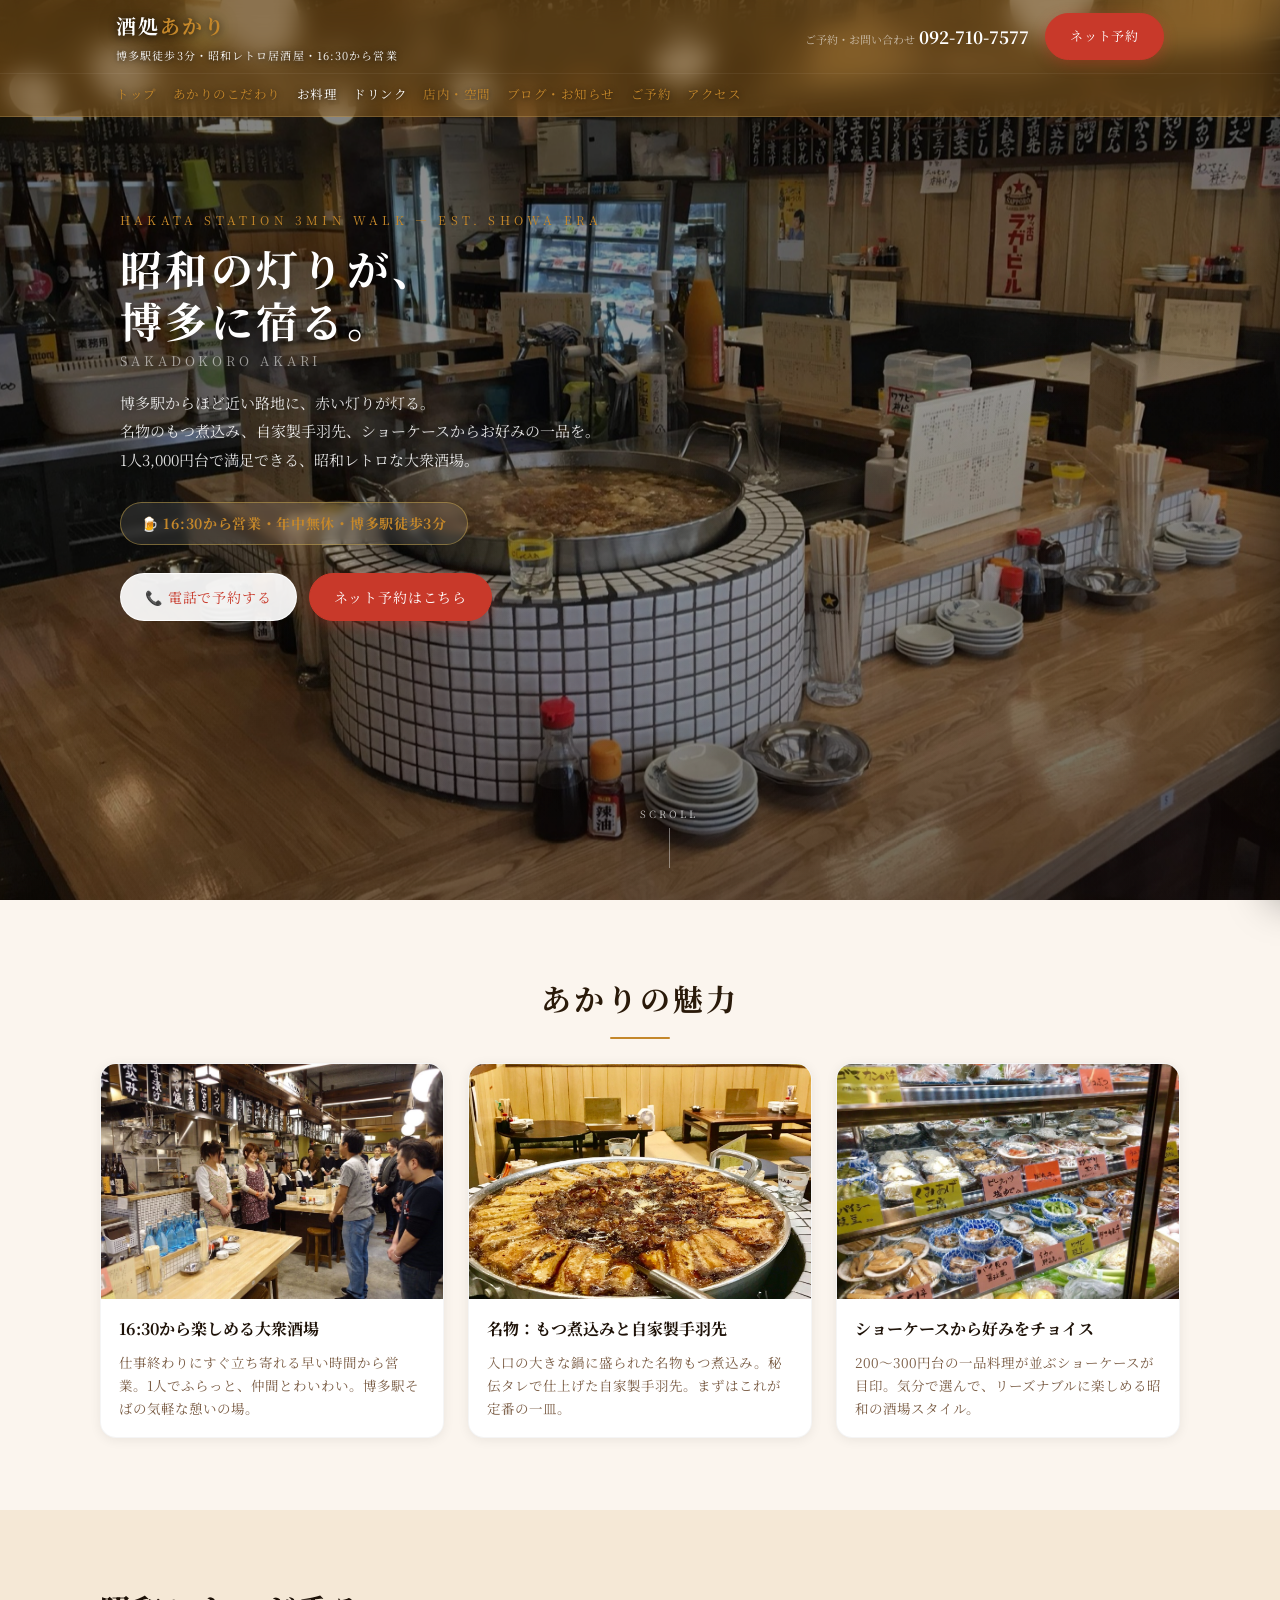
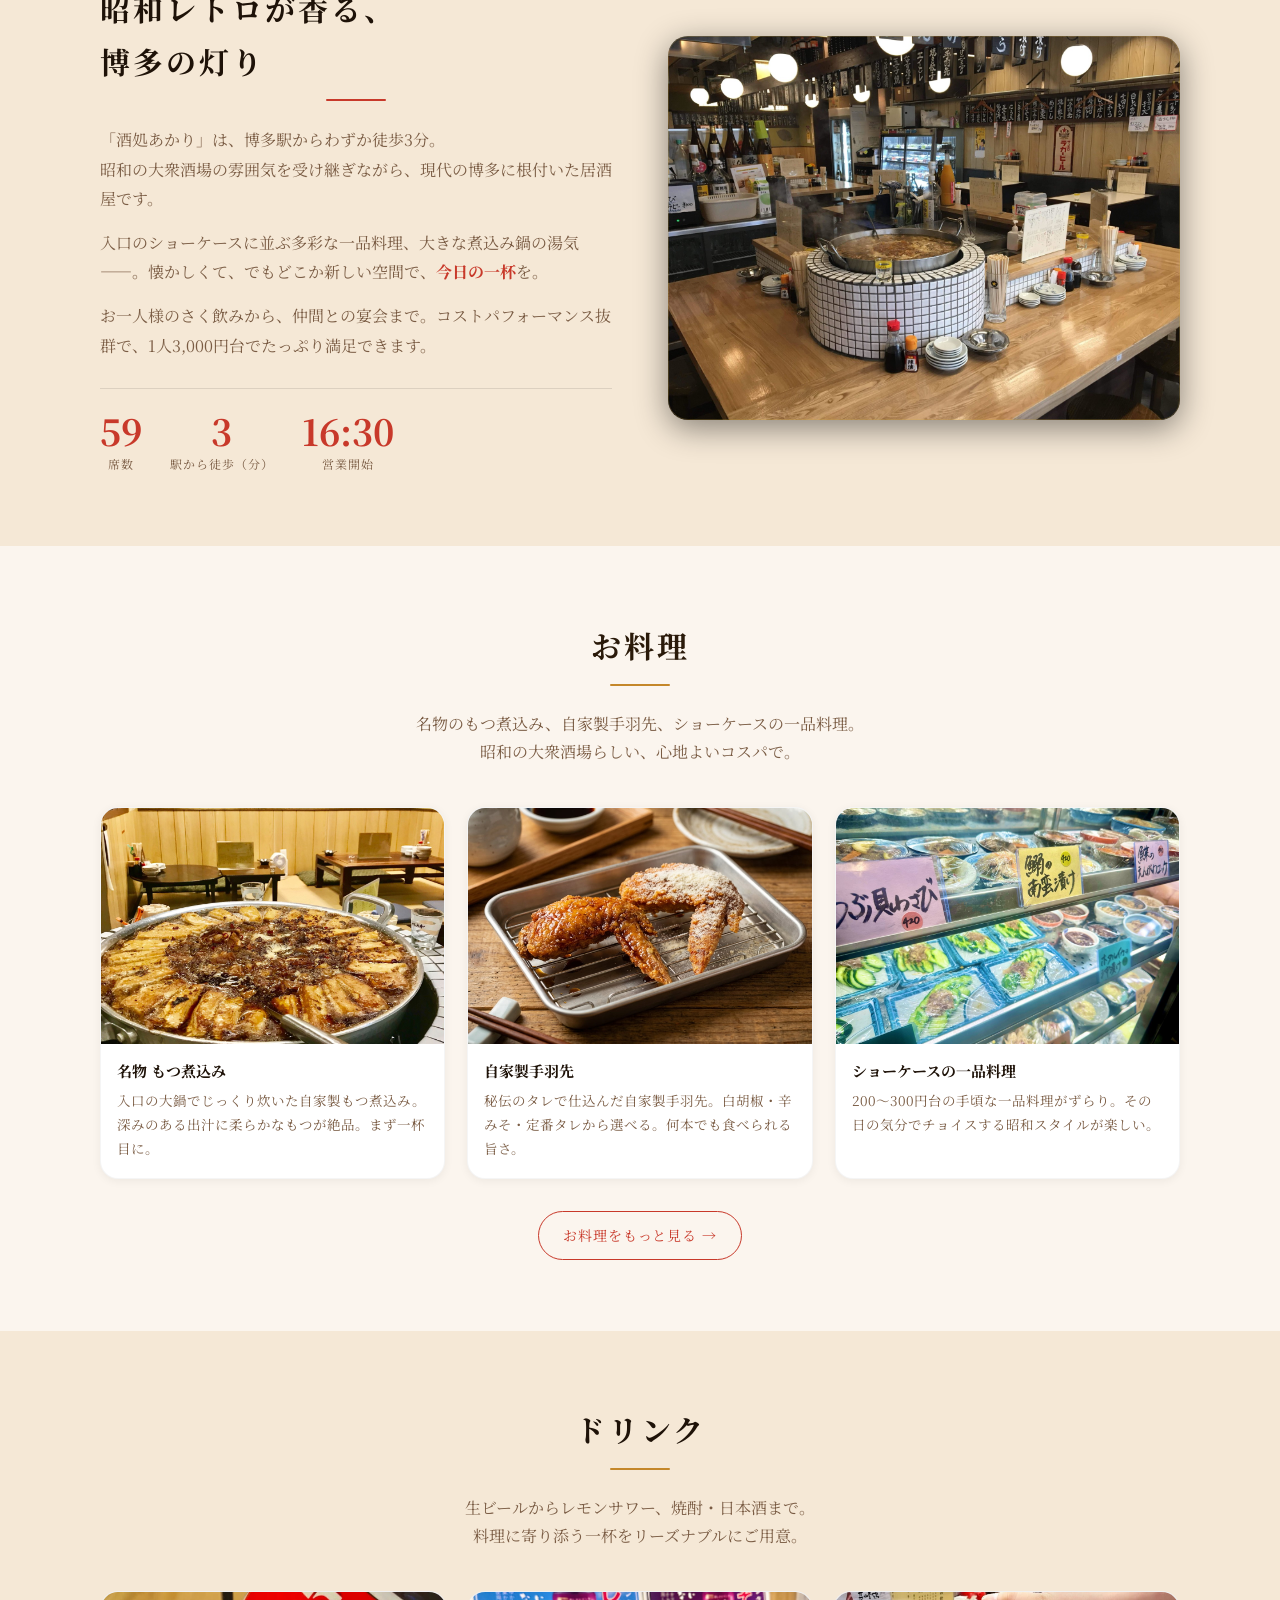
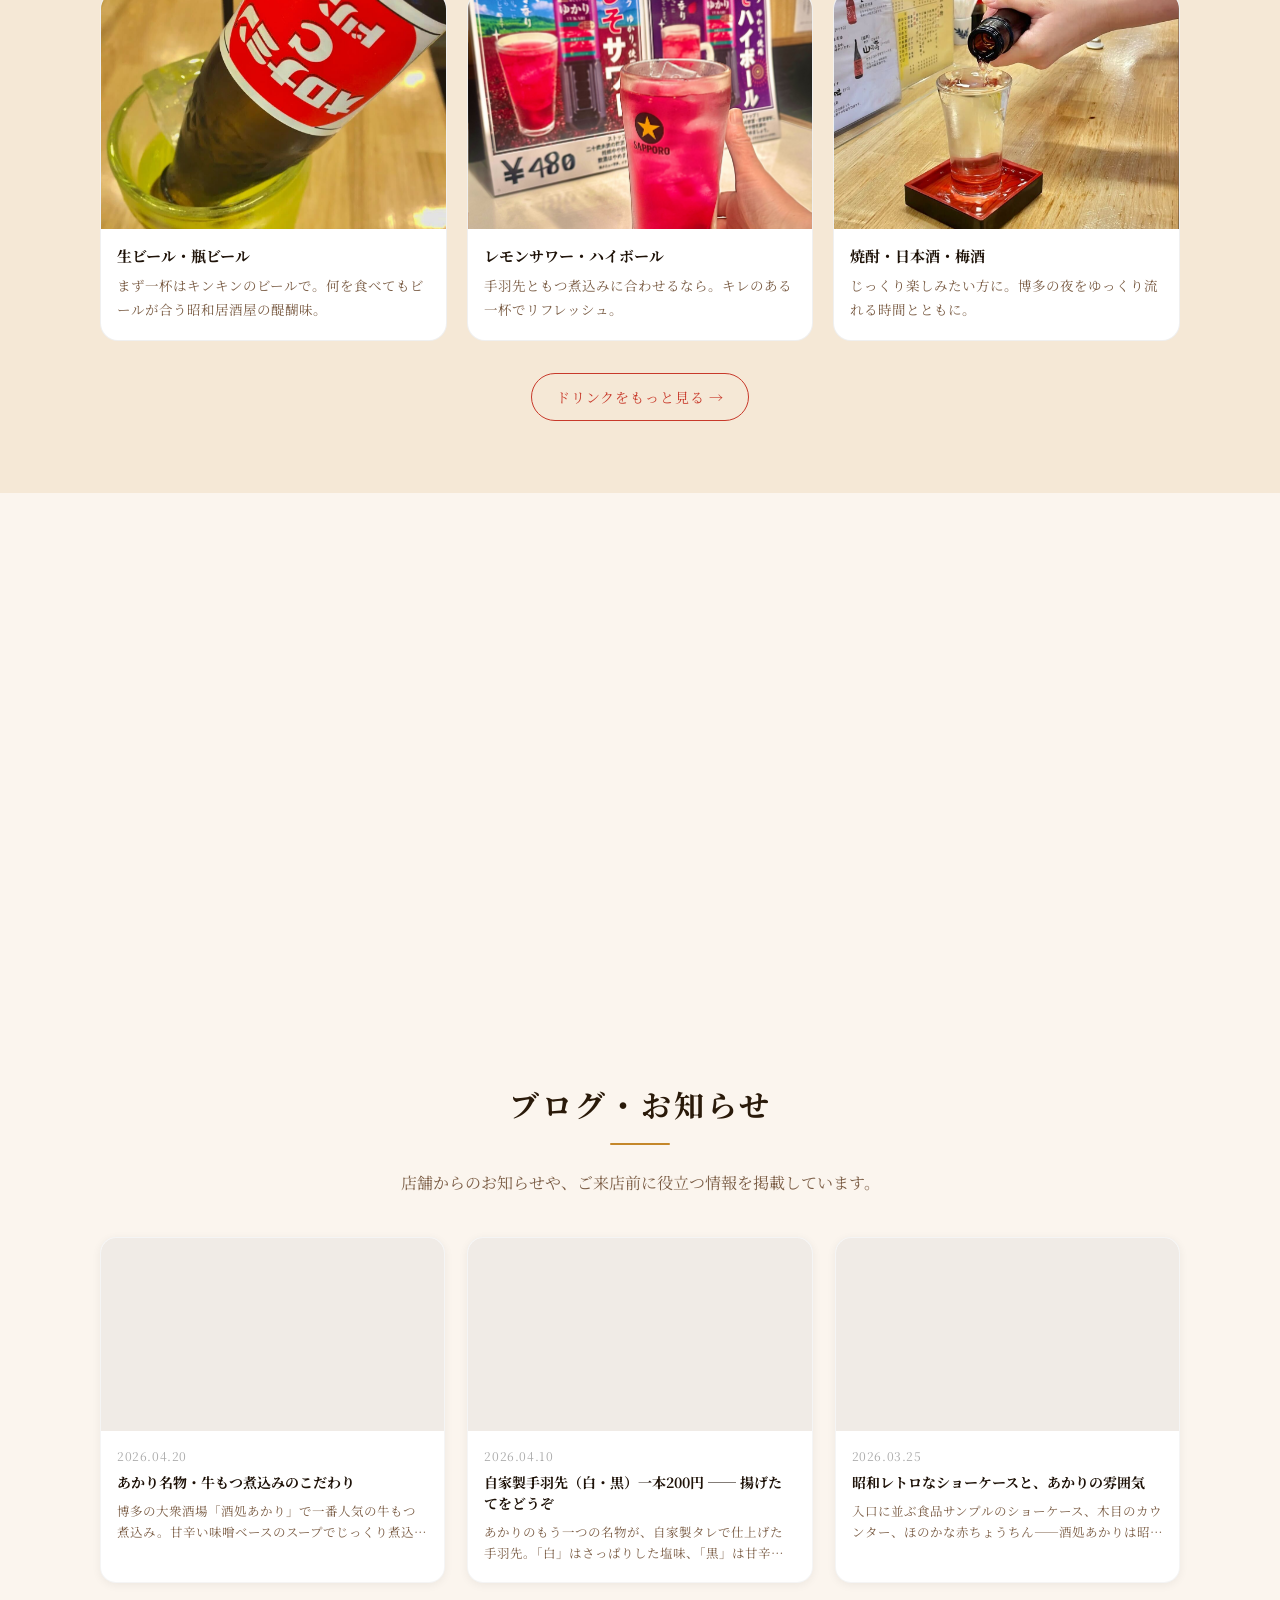
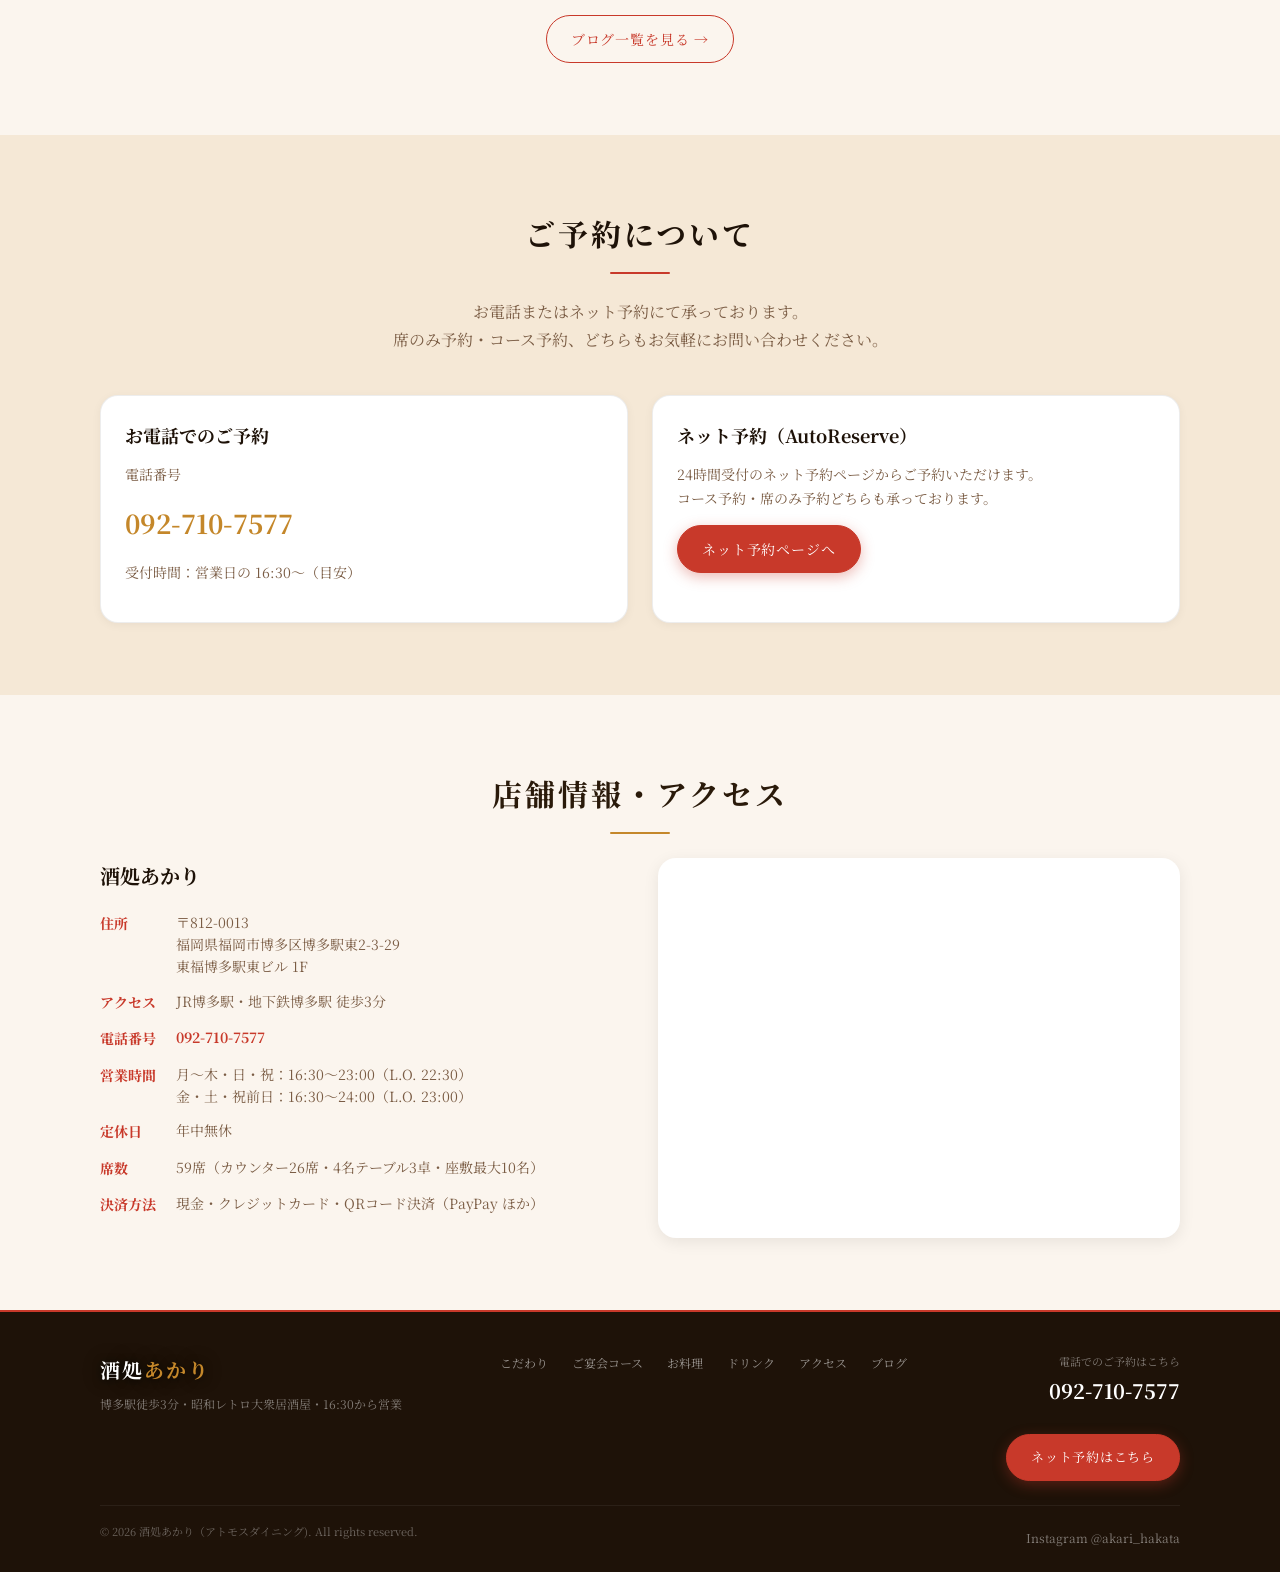
==== commit 2088c7a1: "ブログ写真表示・レイアウトを修正 - index.html / blog/index.html: thumbnailフィールドを参照するよう修正、画像パスも正規化 - blog/posts/post." ====
--- a/index.html
+++ b/index.html
@@ -424,7 +424,8 @@
       const top3 = posts.slice(0, 3);
       grid.innerHTML = '';
       top3.forEach(p => {
-        const img = p.image ? String(p.image).replace(/^\.\//, './blog/') : '';
+        const imgRaw = p.thumbnail || p.image || '';
+        const img = imgRaw ? imgRaw.replace(/^\.\.\//, './').replace(/^\.\//, './blog/') : '';
         const bg  = img ? `background-image:url('${esc(img)}');` : '';
         const el  = document.createElement('article');
         el.className = 'blog-card';
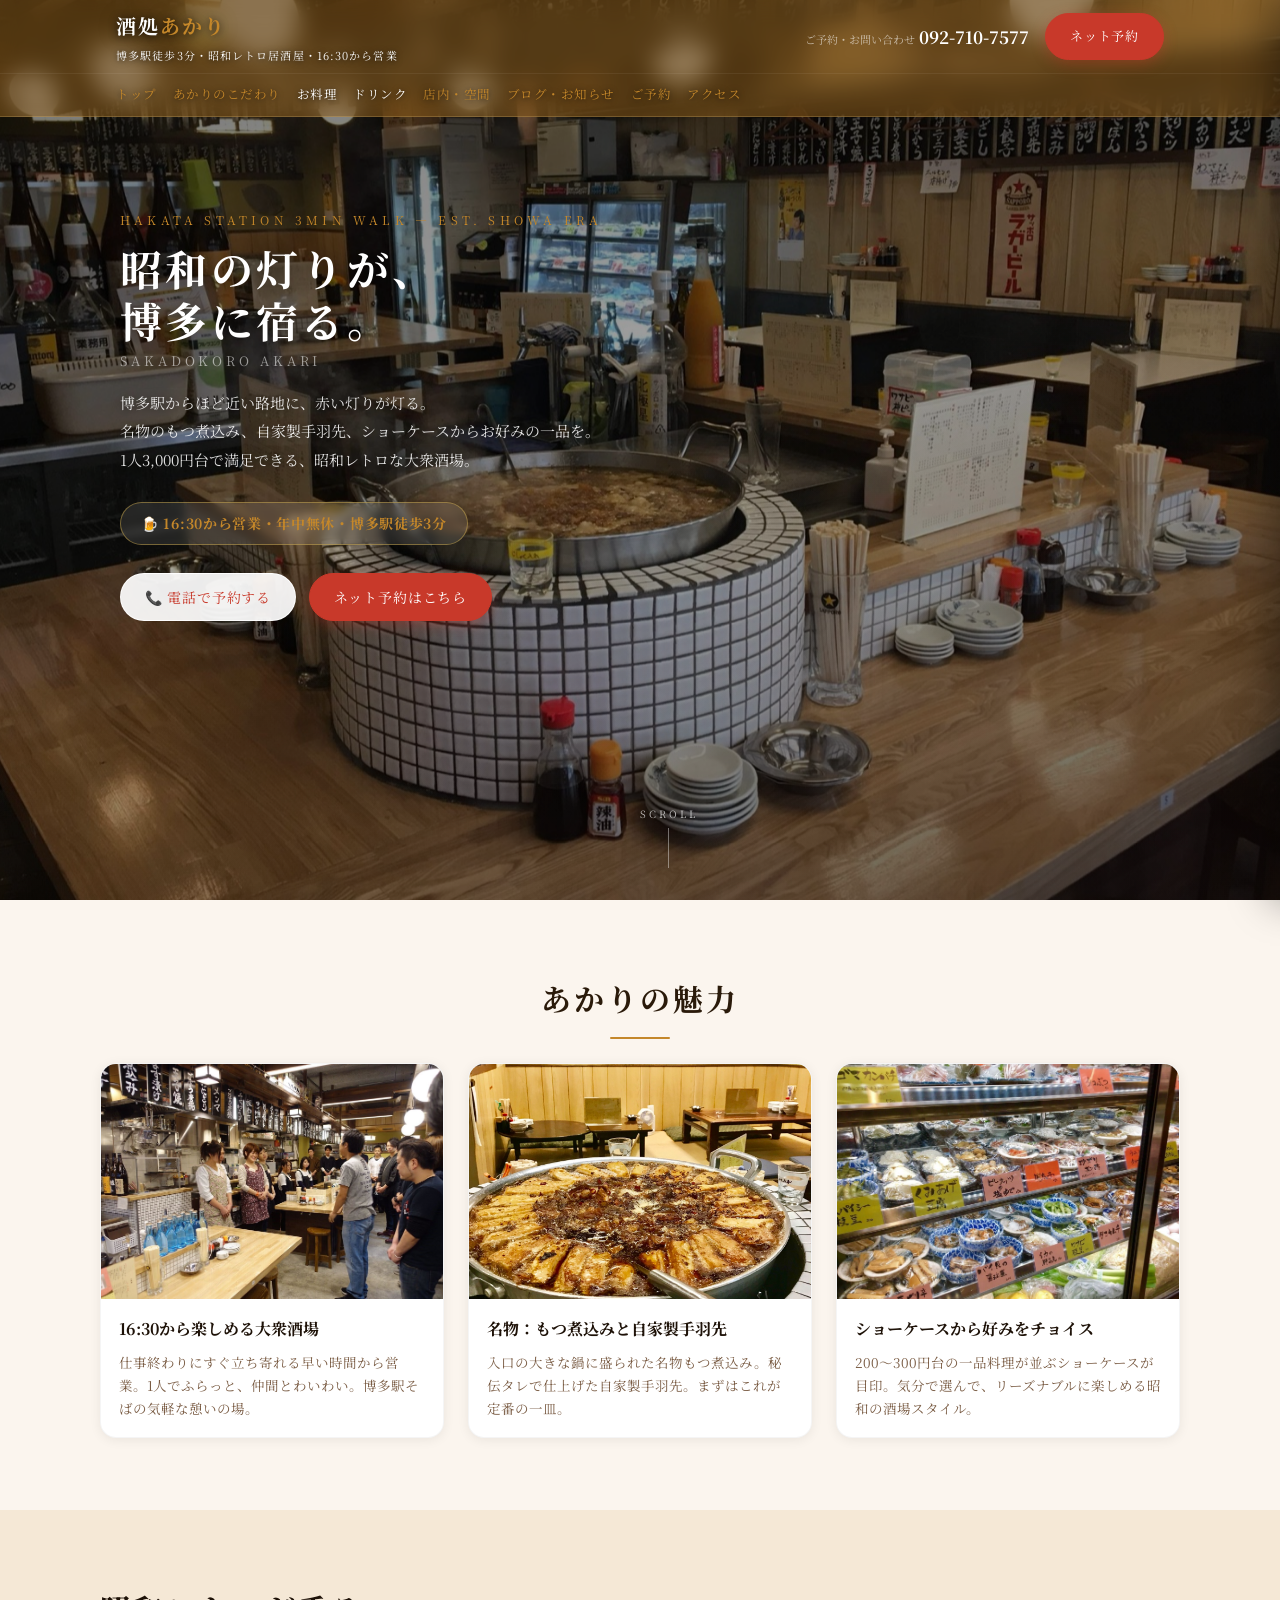
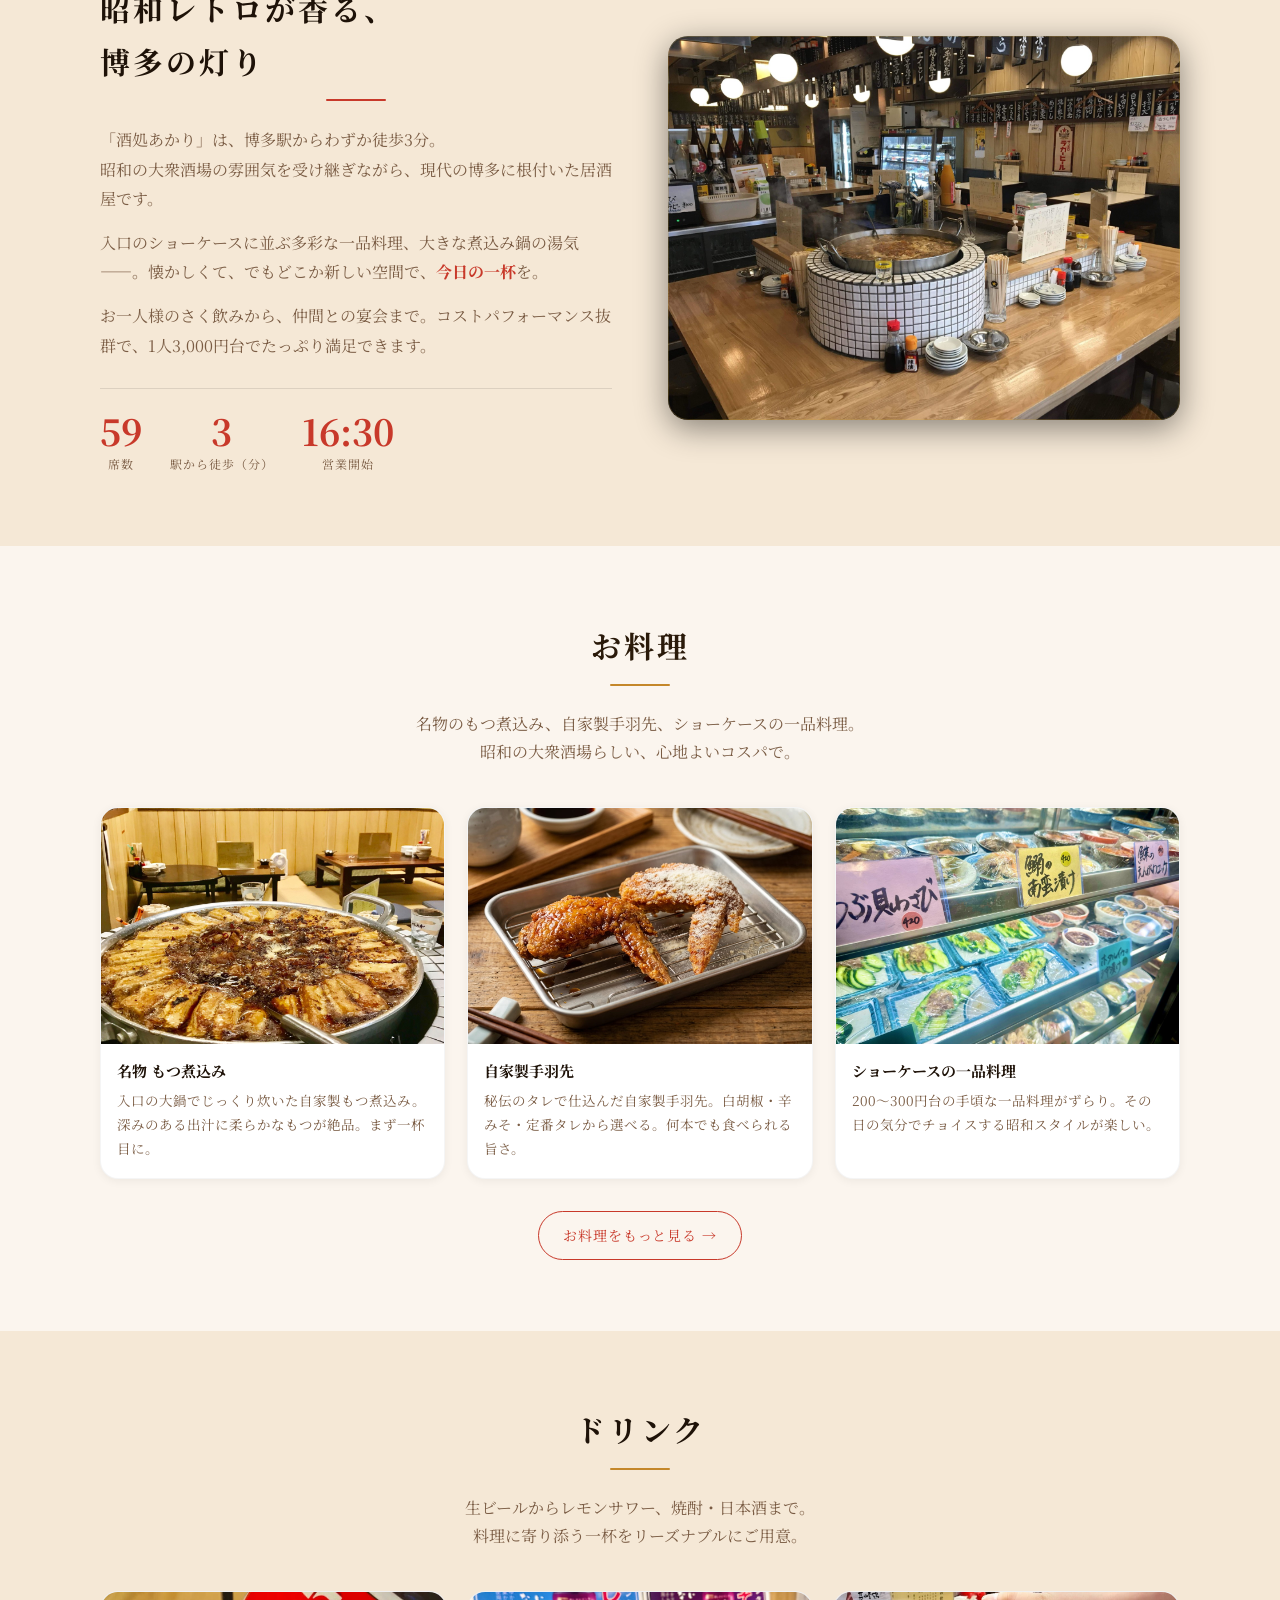
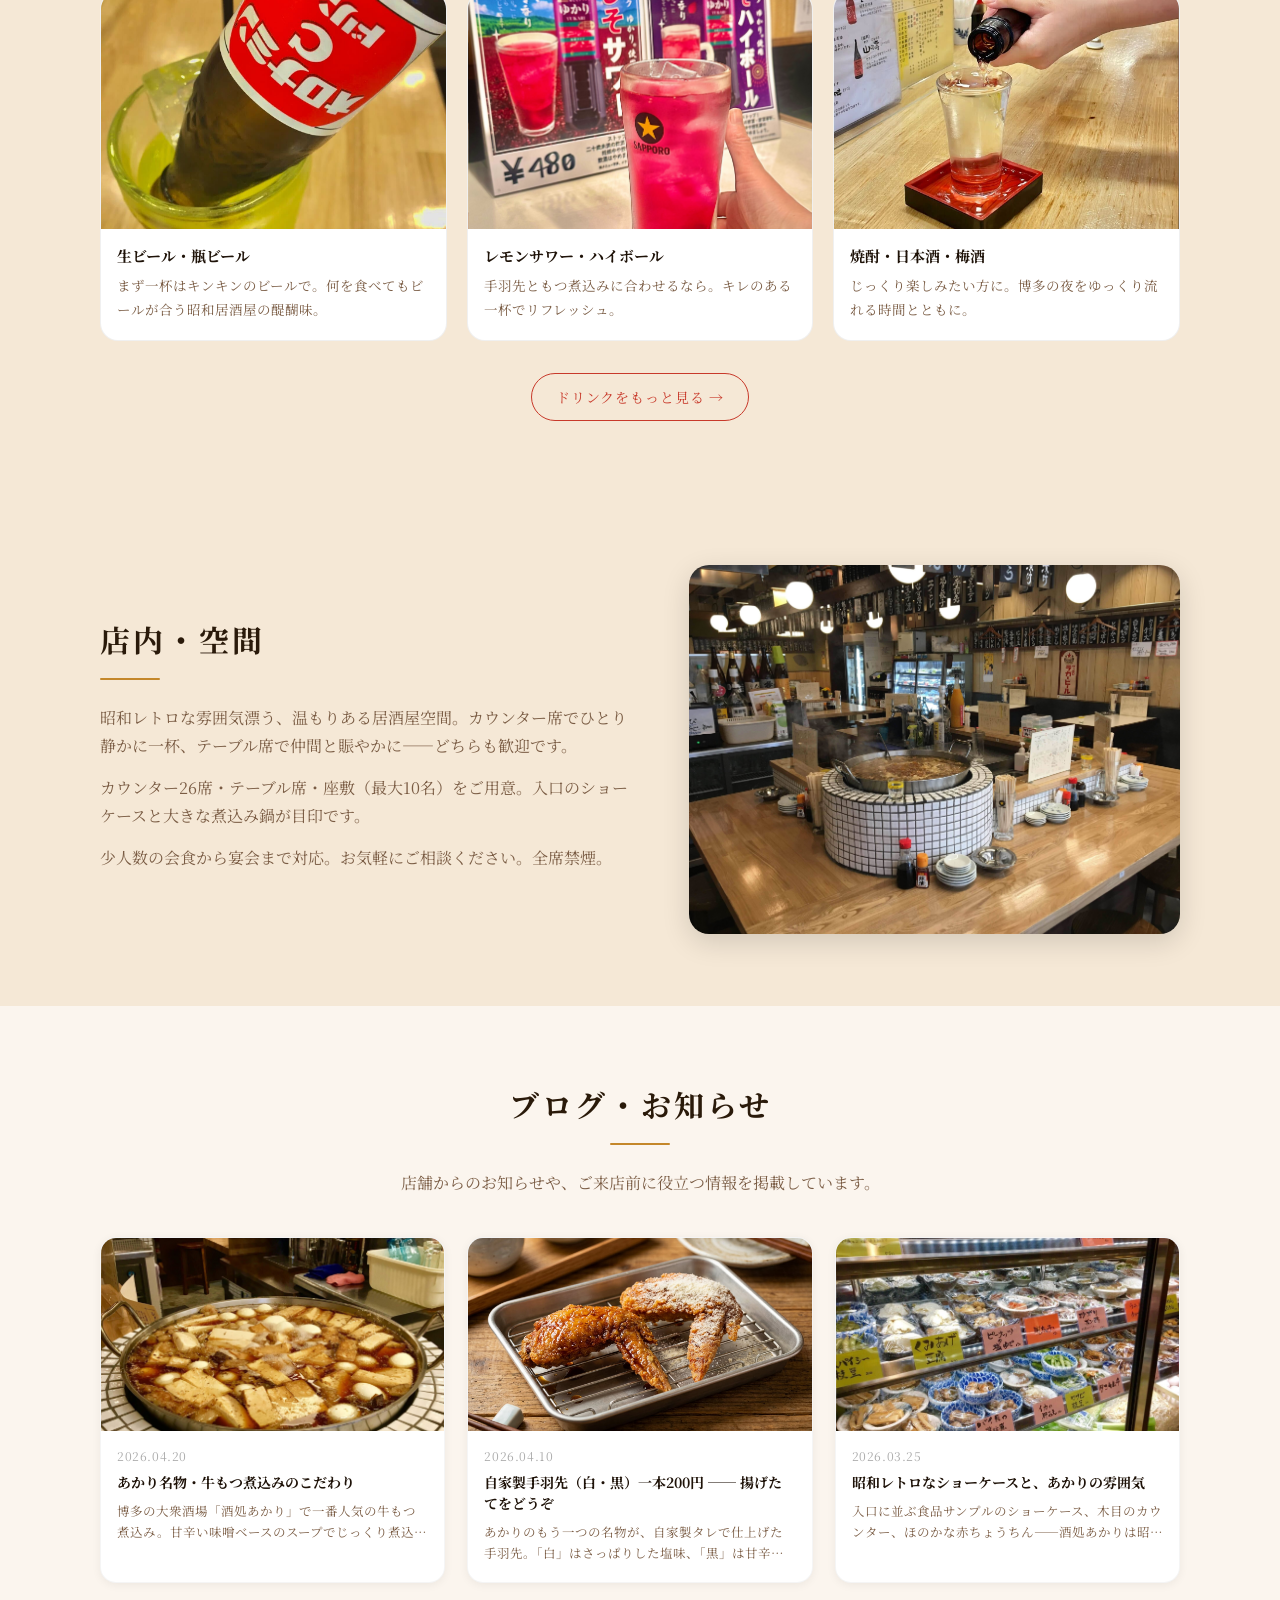
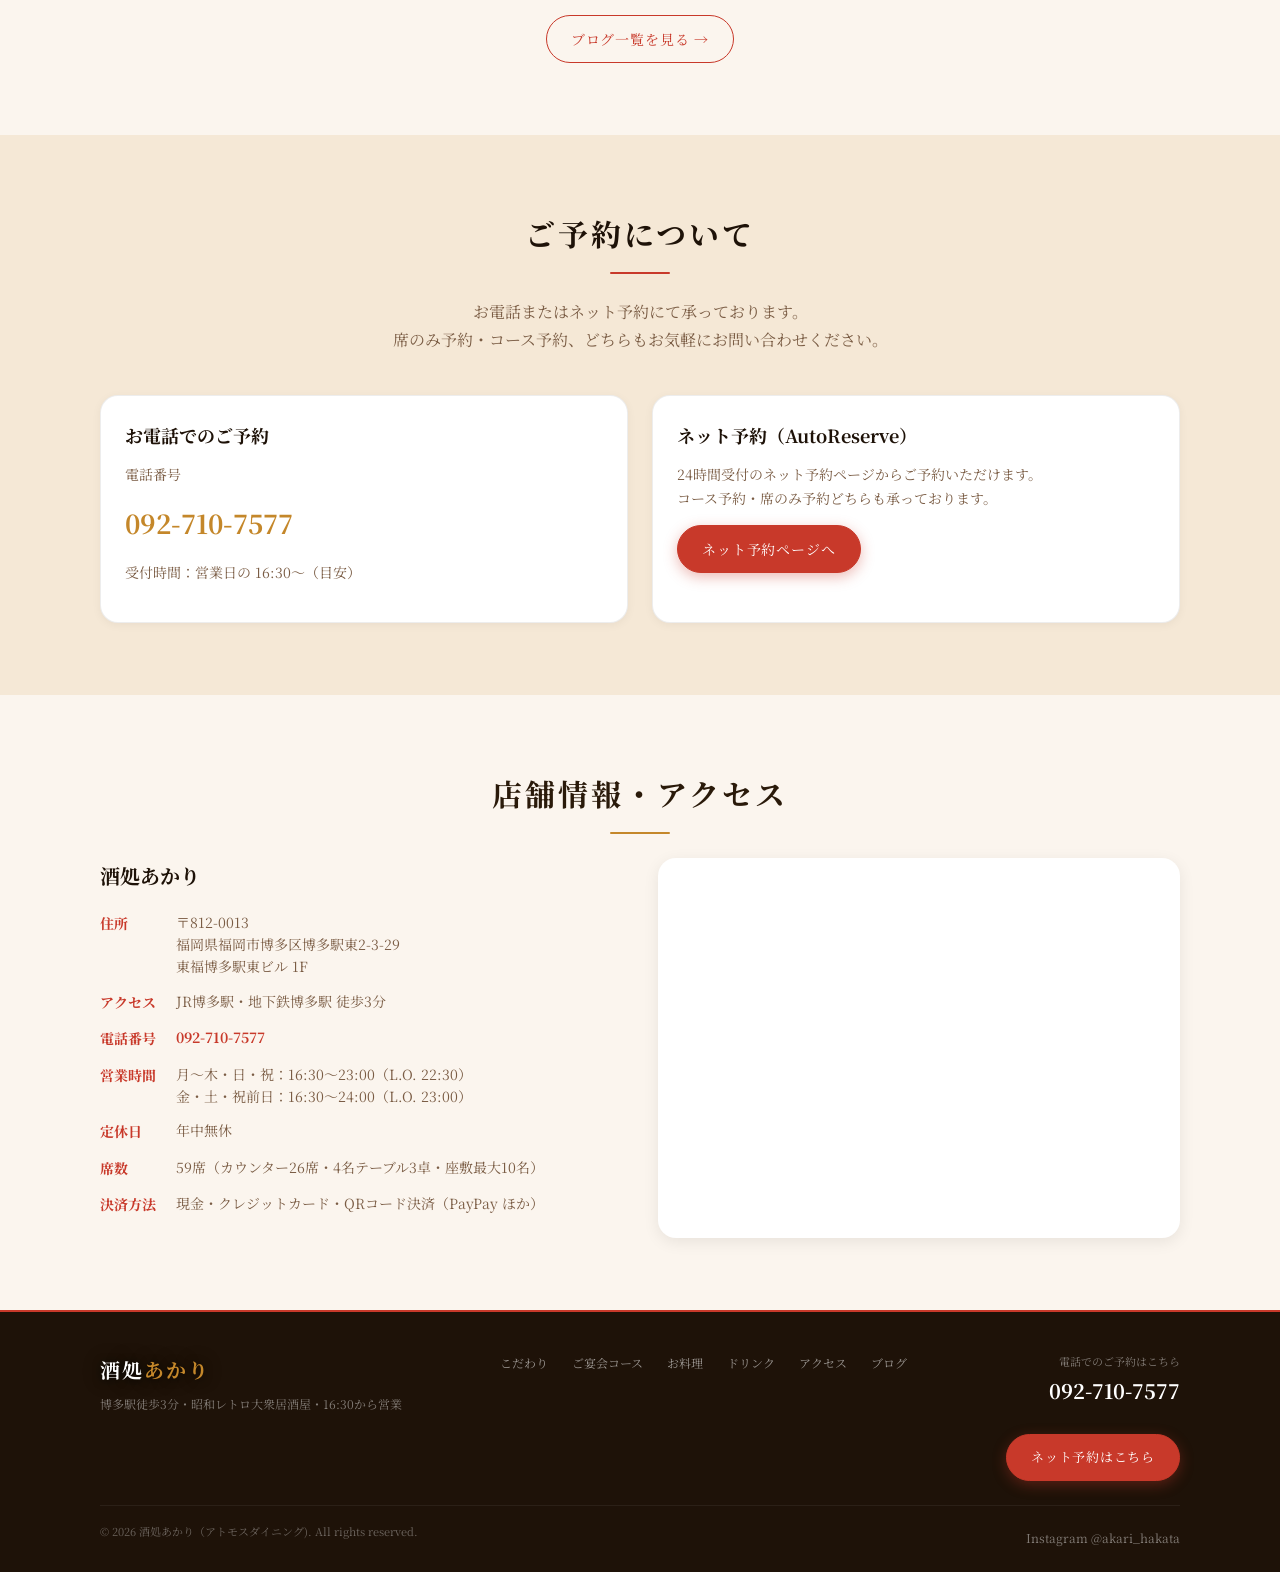
==== commit 95b8070a: "メインページブログセクションの画像パスを修正 ../images/ → images/ に変換するよう修正 （誤って ./blog/images/ になっていた）  Co-Authored-By: C" ====
--- a/index.html
+++ b/index.html
@@ -425,7 +425,7 @@
       grid.innerHTML = '';
       top3.forEach(p => {
         const imgRaw = p.thumbnail || p.image || '';
-        const img = imgRaw ? imgRaw.replace(/^\.\.\//, './').replace(/^\.\//, './blog/') : '';
+        const img = imgRaw ? imgRaw.replace(/^\.\.\//, '') : '';
         const bg  = img ? `background-image:url('${esc(img)}');` : '';
         const el  = document.createElement('article');
         el.className = 'blog-card';
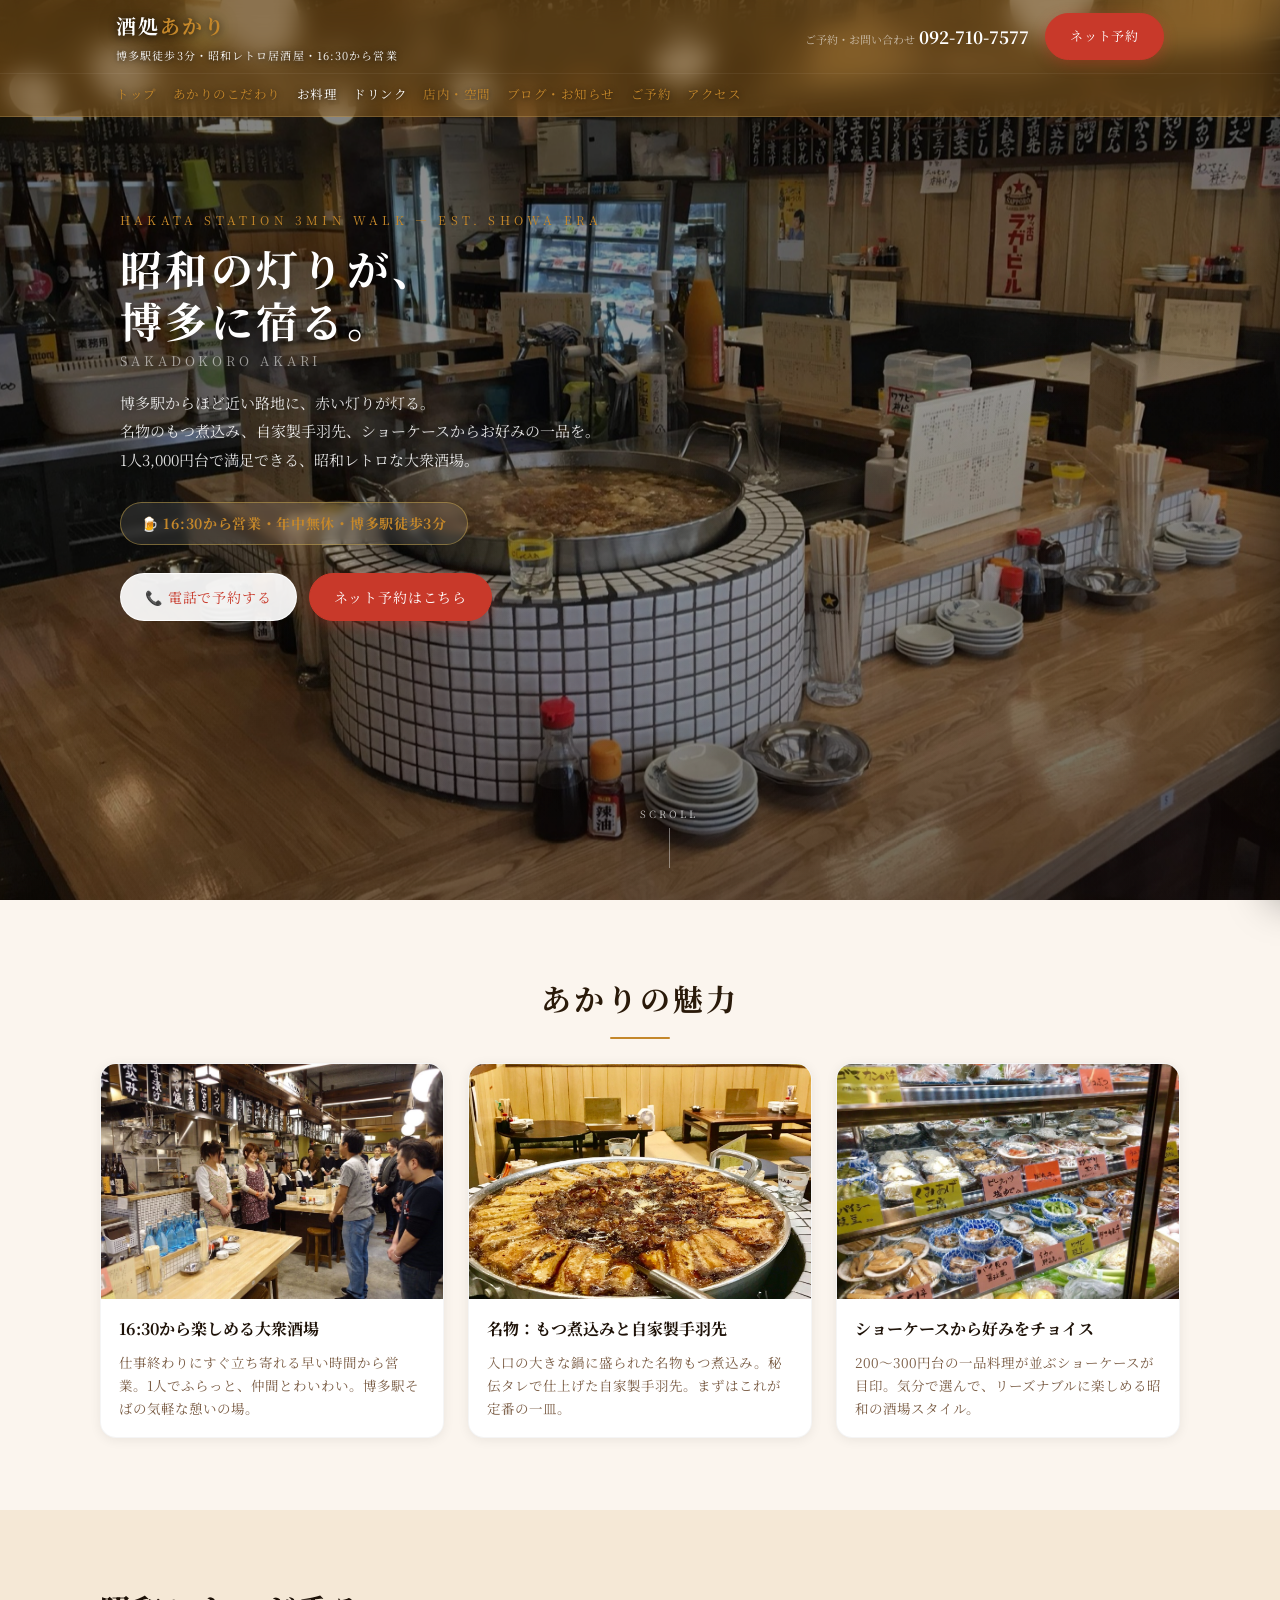
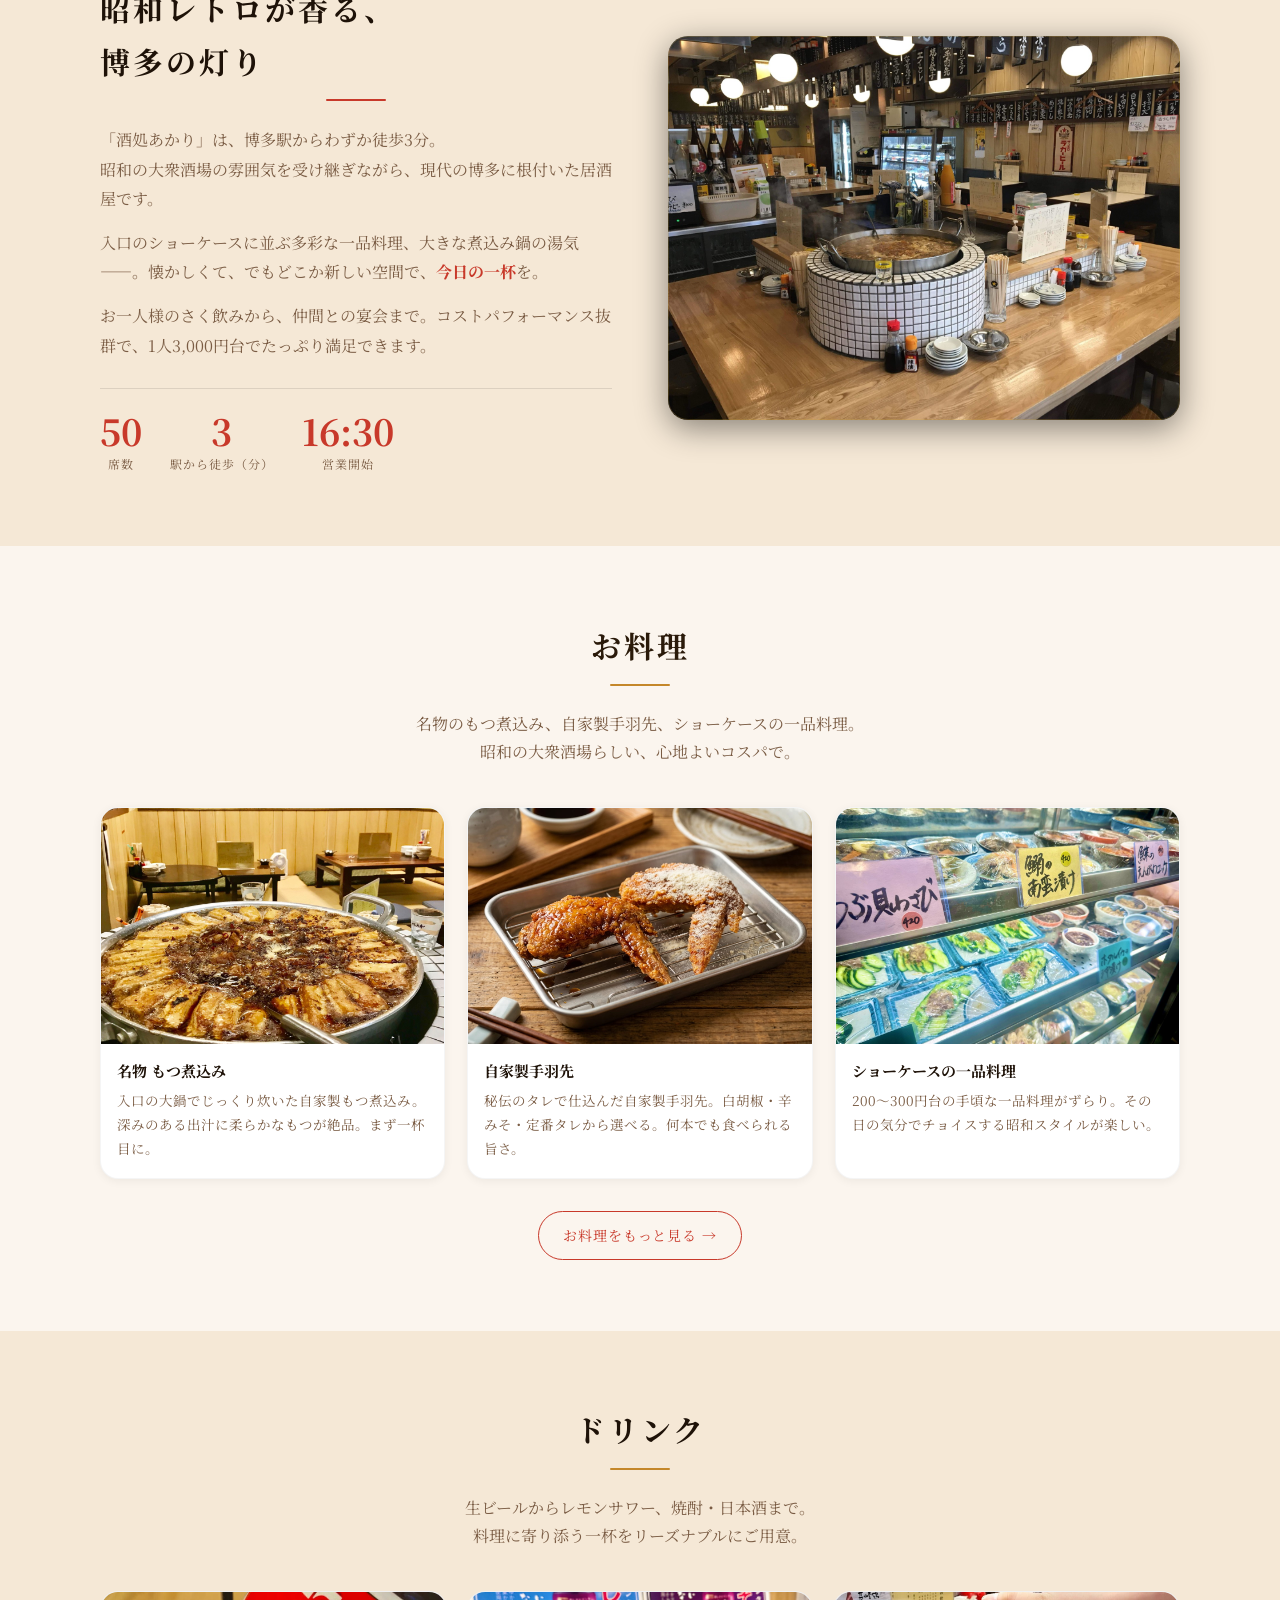
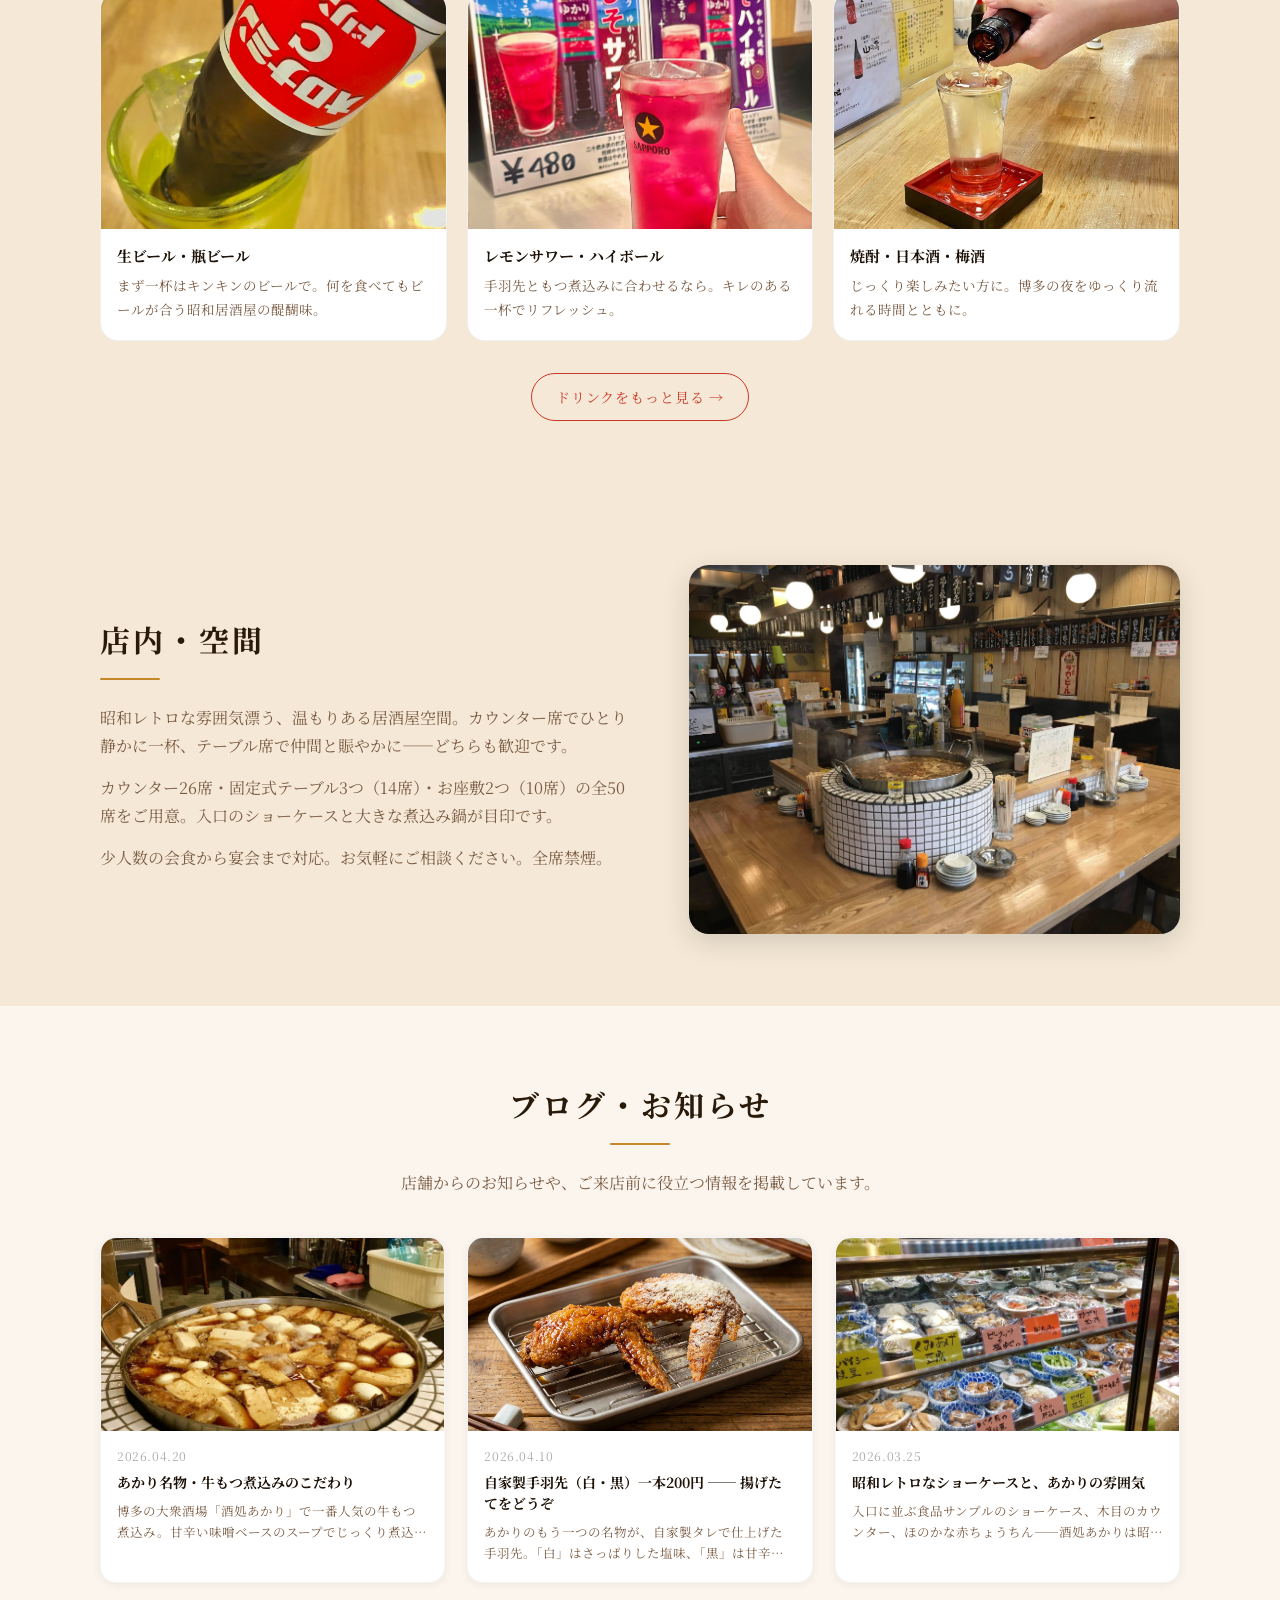
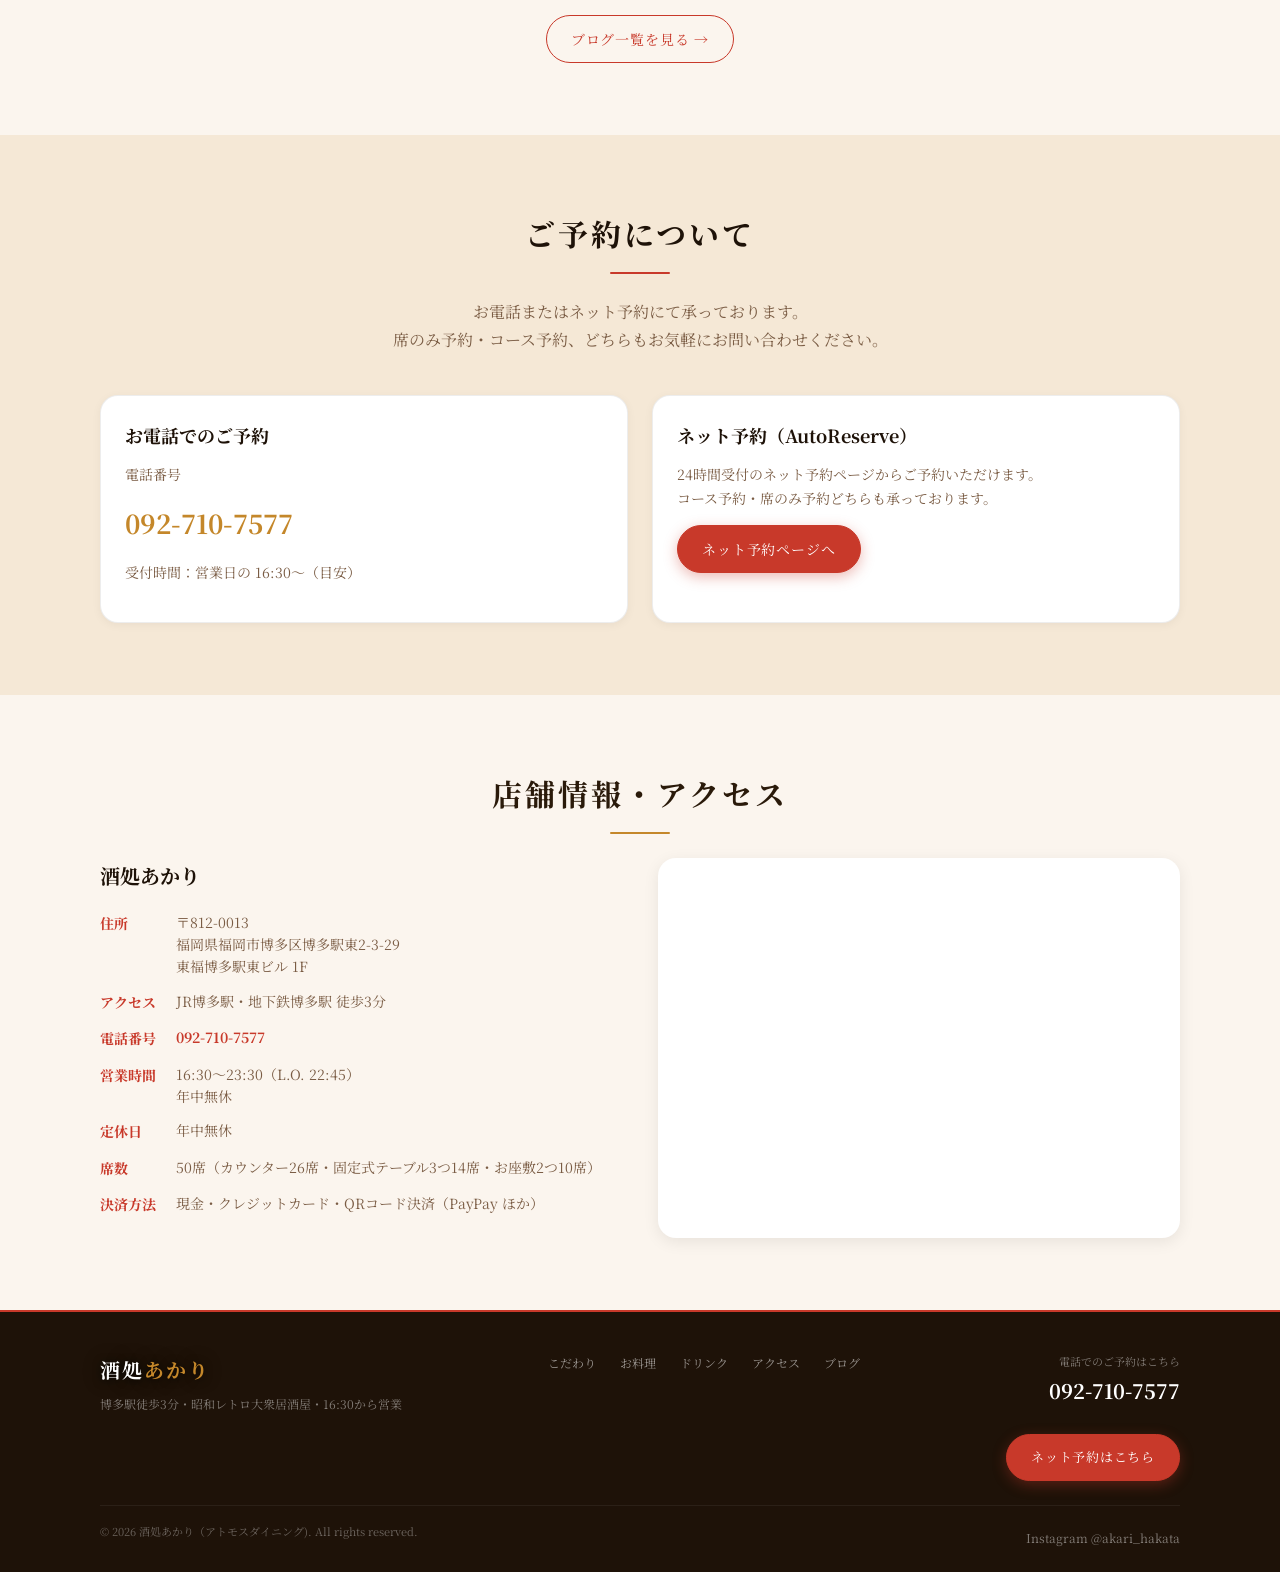
==== commit bf1499b7: "店舗情報・焼酎メニュー・ブログ記事を更新 - 営業時間を16:30〜23:30（L.O.22:45）に統一（曜日区別なし） - 席数を50席に修正（カウンター26・テーブル14・座敷10） - フッタ" ====
--- a/index.html
+++ b/index.html
@@ -62,15 +62,15 @@
   "openingHoursSpecification": [
     {
       "@type": "OpeningHoursSpecification",
-      "dayOfWeek": ["Monday","Tuesday","Wednesday","Thursday","Sunday"],
+      "dayOfWeek": ["Monday","Tuesday","Wednesday","Thursday","Friday","Saturday","Sunday"],
       "opens": "16:30",
-      "closes": "23:00"
+      "closes": "23:30"
     },
     {
       "@type": "OpeningHoursSpecification",
-      "dayOfWeek": ["Friday","Saturday"],
+      "dayOfWeek": [],
       "opens": "16:30",
-      "closes": "24:00"
+      "closes": "23:30"
     }
   ]
 }
@@ -87,7 +87,7 @@
       "name": "酒処あかりの営業時間は？",
       "acceptedAnswer": {
         "@type": "Answer",
-        "text": "月〜木・日・祝は16:30〜23:00（L.O. 22:30）、金・土・祝前日は16:30〜24:00（L.O. 23:00）です。年中無休で営業しています。"
+        "text": "16:30〜23:30（L.O. 22:45）です。年中無休で営業しています。"
       }
     },
     {
@@ -143,7 +143,7 @@
       "name": "酒処あかりの席数は？",
       "acceptedAnswer": {
         "@type": "Answer",
-        "text": "カウンター26席・4名テーブル3卓・座敷最大10名の合計59席です。"
+        "text": "カウンター26席・固定式テーブル3つ（14席）・お座敷2つ（10席）の合計50席です。"
       }
     }
   ]
@@ -254,7 +254,7 @@
 
         <div class="concept-stats">
           <div class="stat-item">
-            <span class="stat-number js-counter" data-target="59">59</span>
+            <span class="stat-number js-counter" data-target="50">50</span>
             <span class="stat-label">席数</span>
           </div>
           <div class="stat-item">
@@ -343,7 +343,7 @@
       <div class="space-text">
         <h2 class="section-title">店内・空間</h2>
         <p>昭和レトロな雰囲気漂う、温もりある居酒屋空間。カウンター席でひとり静かに一杯、テーブル席で仲間と賑やかに——どちらも歓迎です。</p>
-        <p>カウンター26席・テーブル席・座敷（最大10名）をご用意。入口のショーケースと大きな煮込み鍋が目印です。</p>
+        <p>カウンター26席・固定式テーブル3つ（14席）・お座敷2つ（10席）の全50席をご用意。入口のショーケースと大きな煮込み鍋が目印です。</p>
         <p>少人数の会食から宴会まで対応。お気軽にご相談ください。全席禁煙。</p>
       </div>
       <div class="space-image space-main-image"></div>
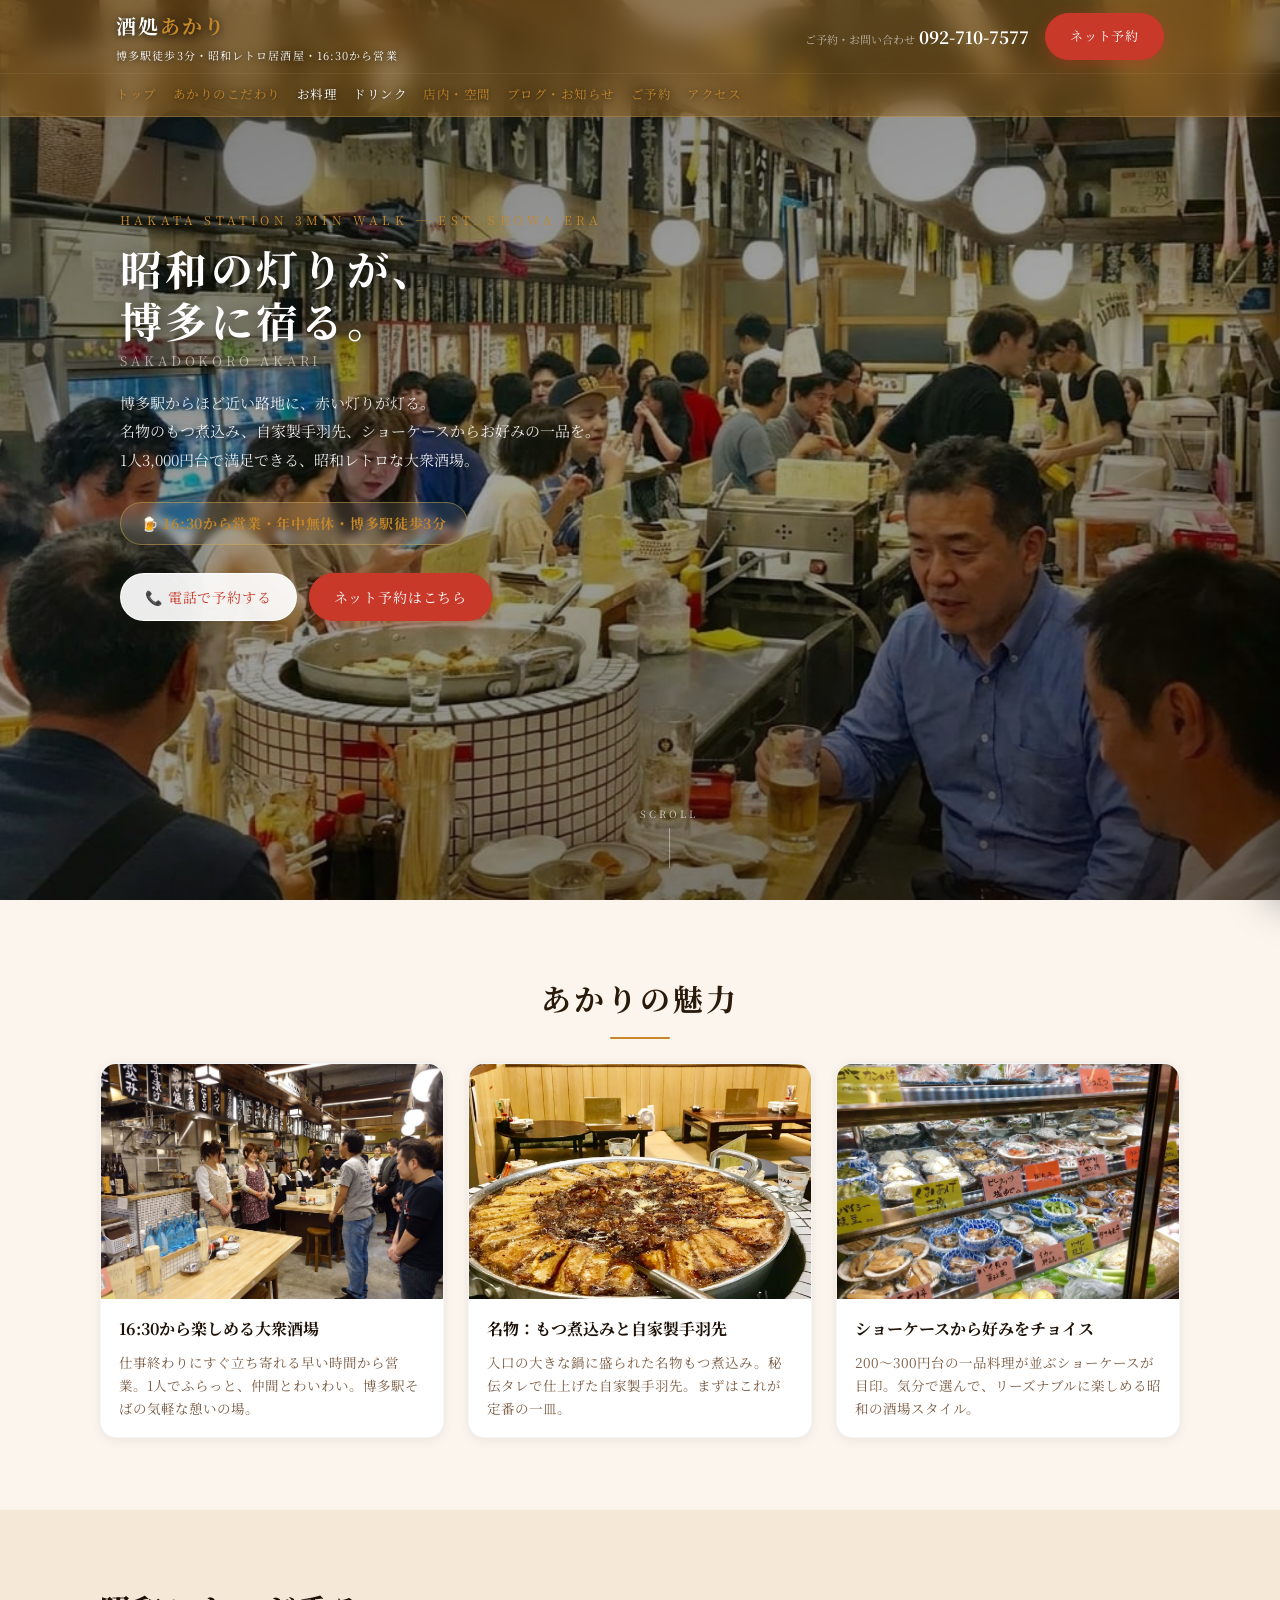
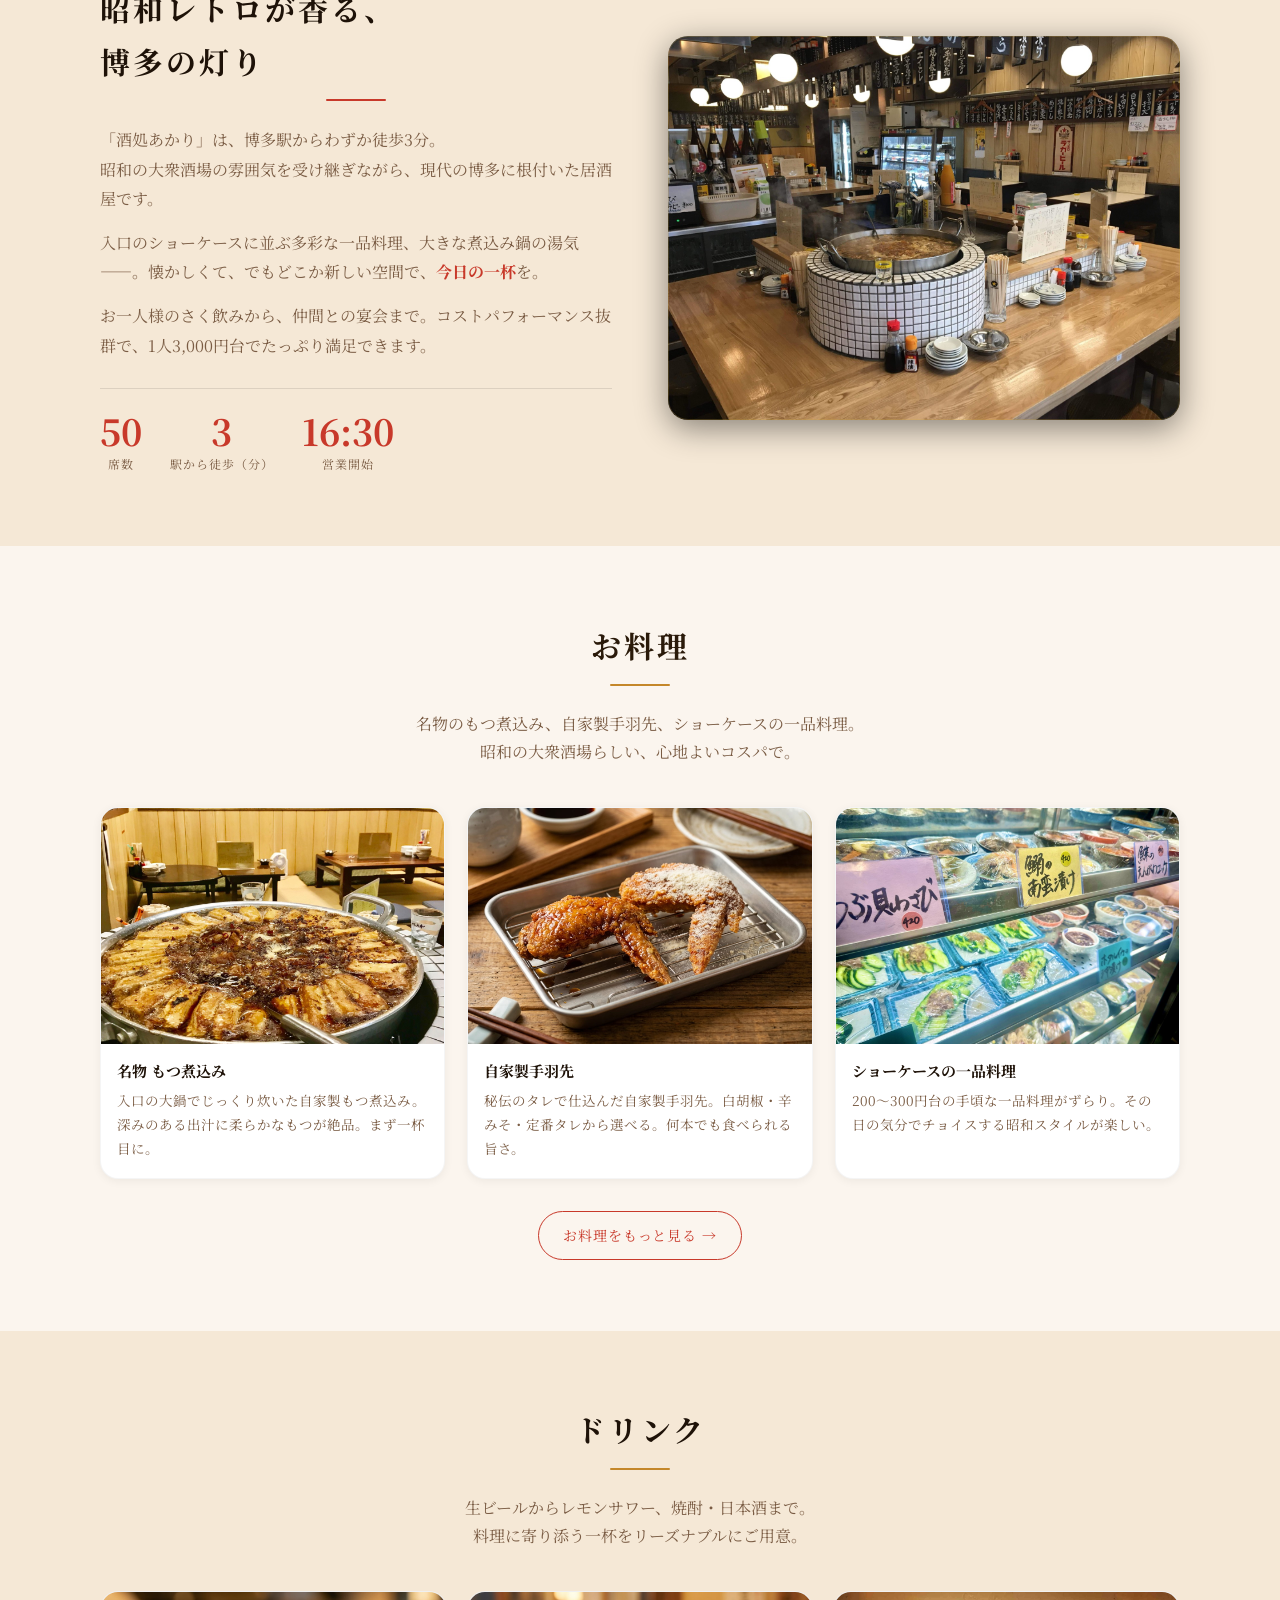
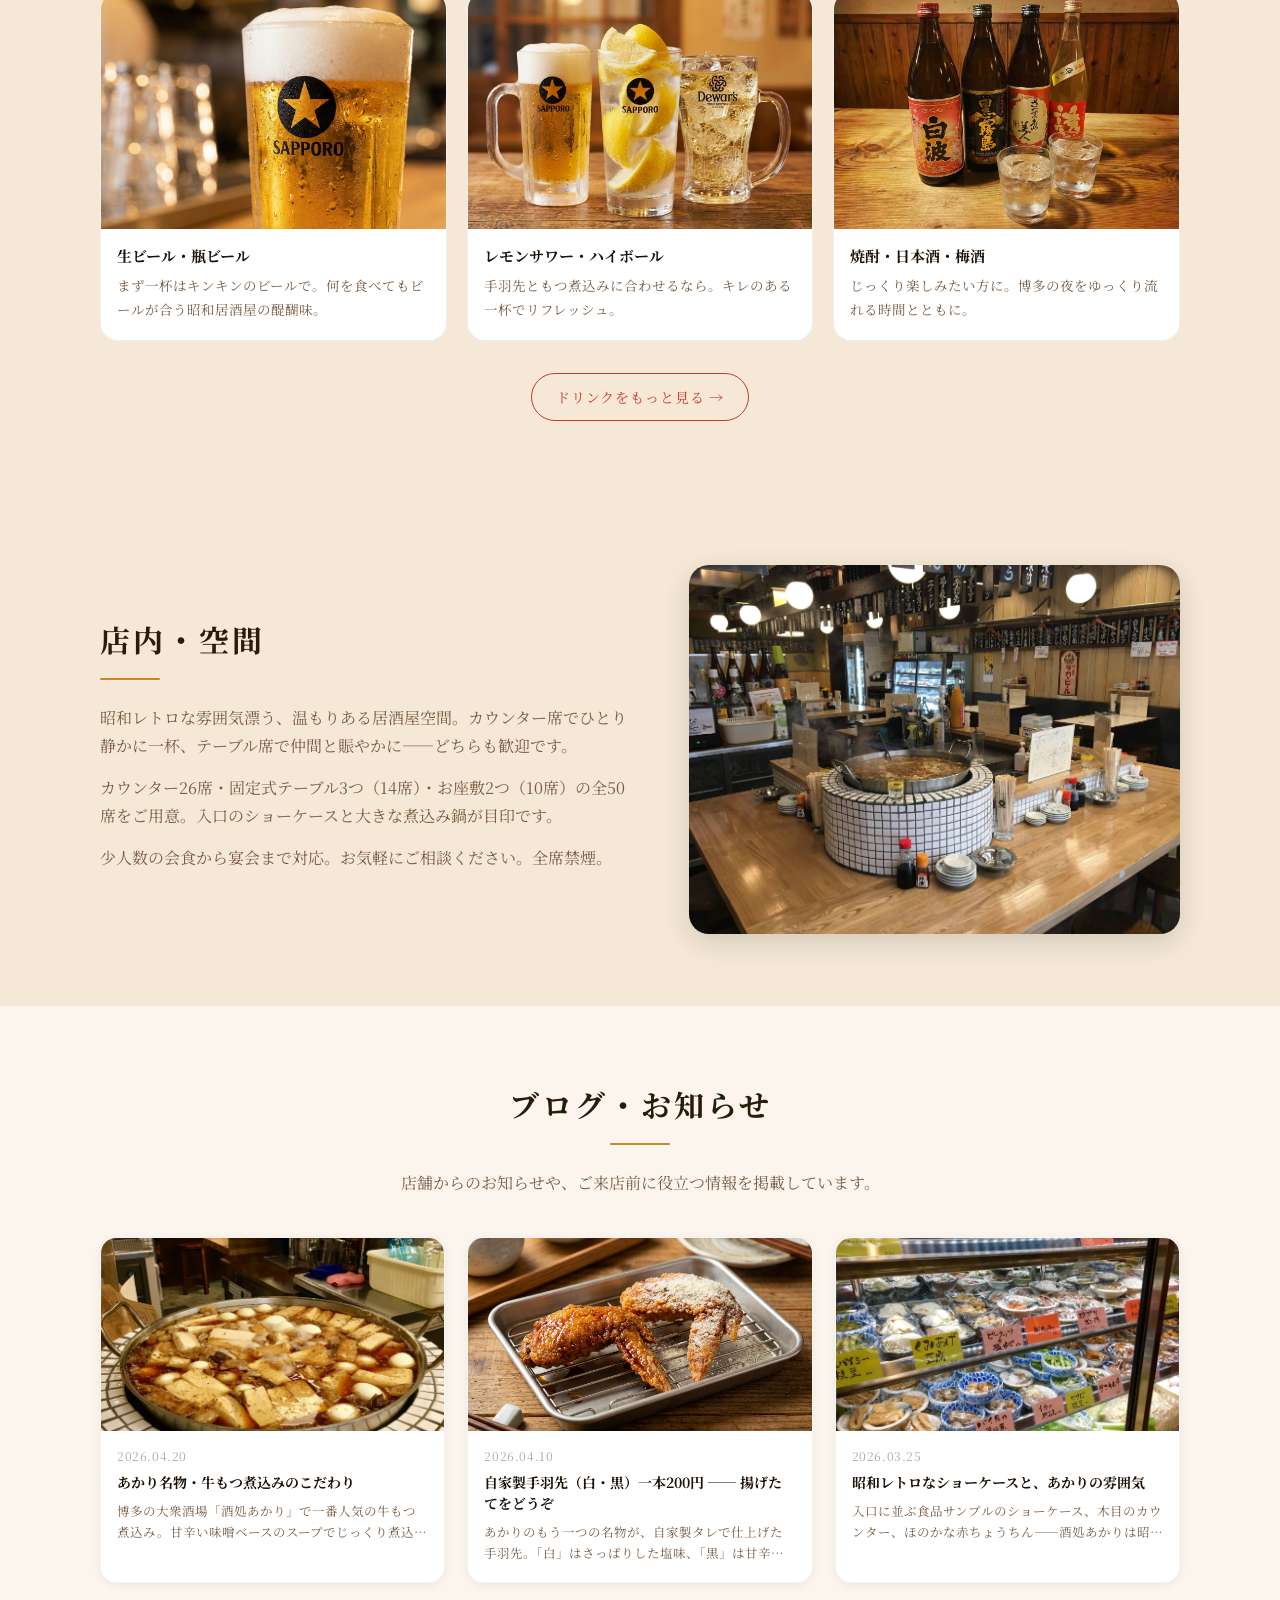
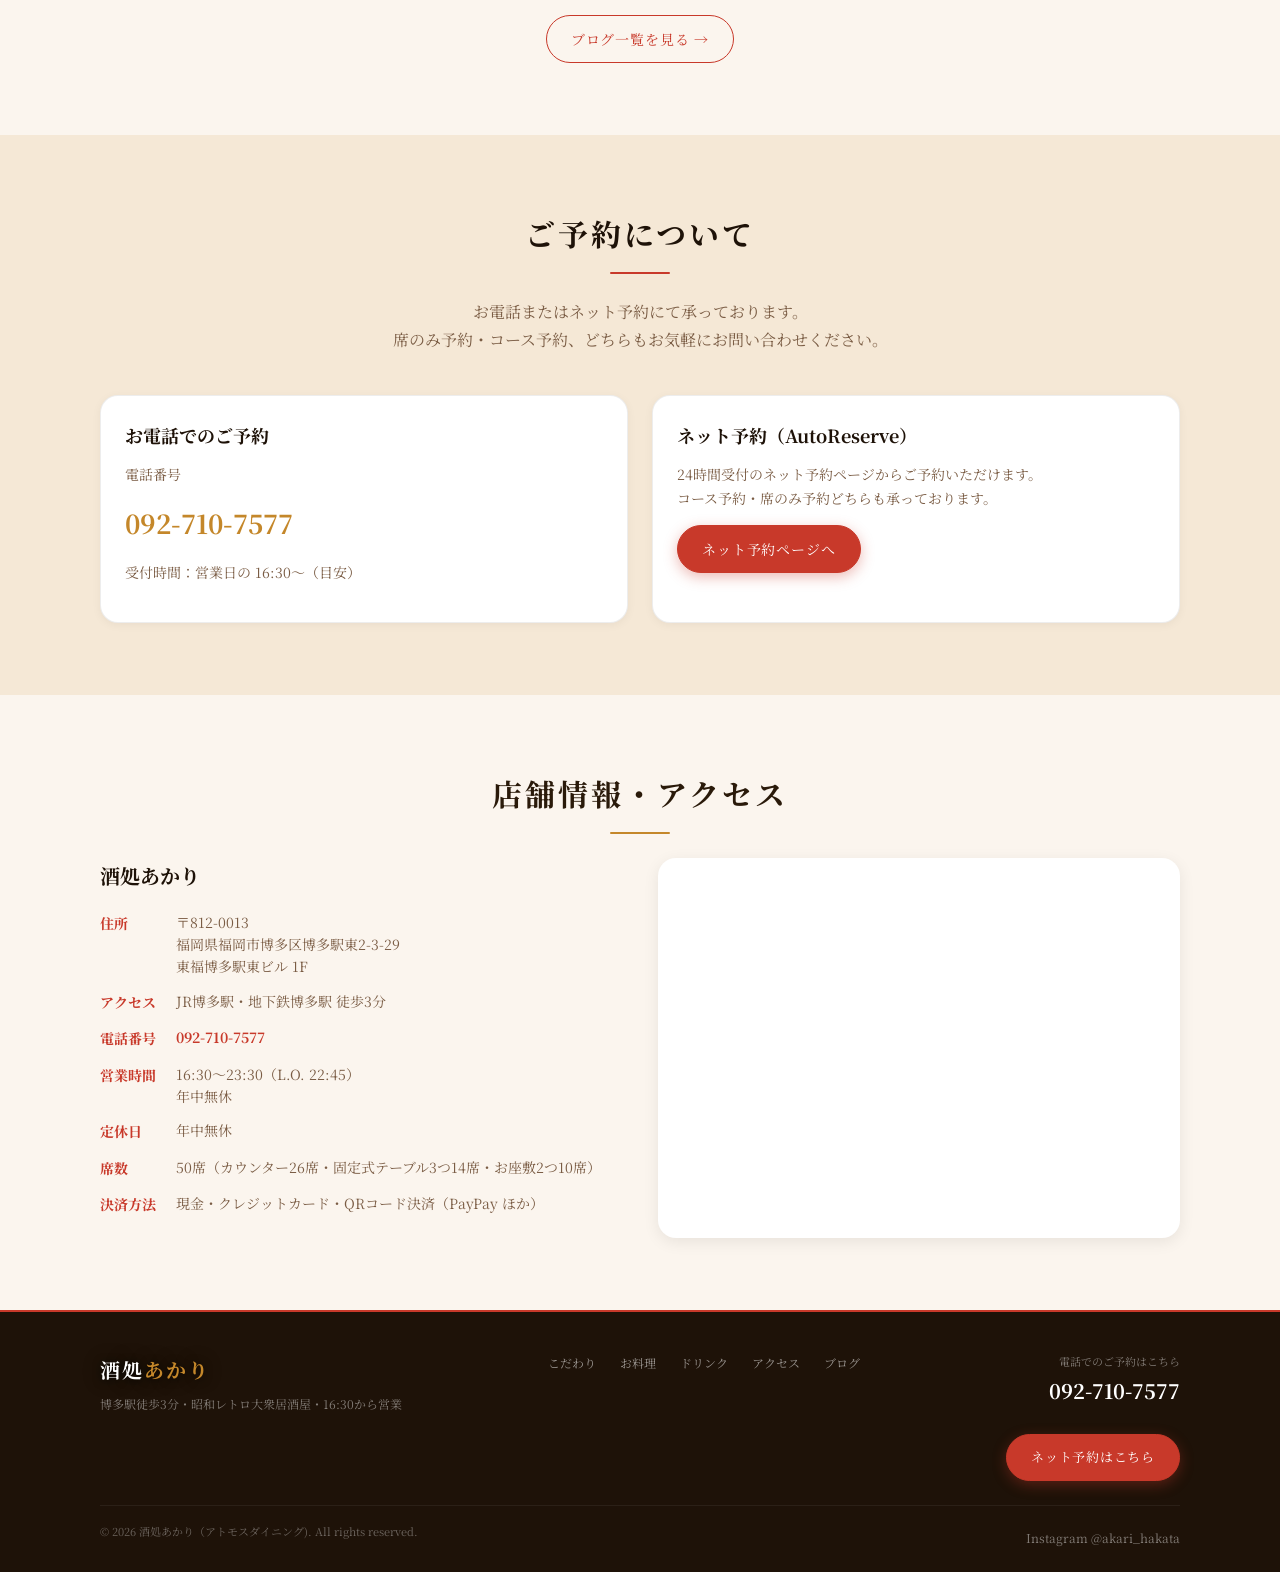
==== commit d7b5fc1d: "ドメイン変更・GA4設置・各ページ更新 - CNAME: sakedoro-akari.com に設定 - 全ページのURLをsakedoro-akari.comに更新 - GA4(G-3RQDKX6" ====
--- a/index.html
+++ b/index.html
@@ -1,6 +1,14 @@
 <!DOCTYPE html>
 <html lang="ja">
 <head>
+<!-- Google tag (gtag.js) -->
+<script async src="https://www.googletagmanager.com/gtag/js?id=G-3RQDKX6XT9"></script>
+<script>
+  window.dataLayer = window.dataLayer || [];
+  function gtag(){dataLayer.push(arguments);}
+  gtag('js', new Date());
+  gtag('config', 'G-3RQDKX6XT9');
+</script>
 <meta charset="UTF-8">
 <title>【公式】酒処あかり｜博多駅徒歩3分・昭和レトロ居酒屋・16:30から営業</title>
 <meta name="viewport" content="width=device-width, initial-scale=1">
@@ -19,12 +27,12 @@
 <meta property="og:site_name" content="酒処あかり">
 <meta property="og:title" content="【公式】酒処あかり｜博多駅徒歩3分・昭和レトロ居酒屋・16:30から営業">
 <meta property="og:description" content="博多駅徒歩3分の昭和レトロ大衆居酒屋。名物のもつ煮込み・自家製手羽先。ショーケースから好みをチョイス。16:30から営業。">
-<meta property="og:url" content="https://akari-hakata.com/">
-<meta property="og:image" content="https://akari-hakata.com/images/hero-akari-1.jpg">
+<meta property="og:url" content="https://sakedoro-akari.com/">
+<meta property="og:image" content="https://sakedoro-akari.com/images/hero-akari-1.jpg">
 <meta property="og:image:width" content="1200">
 <meta property="og:image:height" content="630">
 <meta name="twitter:card" content="summary_large_image">
-<link rel="canonical" href="https://akari-hakata.com/">
+<link rel="canonical" href="https://sakedoro-akari.com/">
 
 <!-- 構造化データ：Restaurant -->
 <script type="application/ld+json">
@@ -32,12 +40,12 @@
   "@context": "https://schema.org",
   "@type": "Restaurant",
   "name": "酒処あかり",
-  "image": "https://akari-hakata.com/images/hero-akari-1.jpg",
-  "url": "https://akari-hakata.com/",
+  "image": "https://sakedoro-akari.com/images/hero-akari-1.jpg",
+  "url": "https://sakedoro-akari.com/",
   "telephone": "092-710-7577",
   "servesCuisine": ["居酒屋","もつ鍋","鳥料理","大衆酒場"],
   "priceRange": "￥￥",
-  "hasMenu": "https://akari-hakata.com/menu.html",
+  "hasMenu": "https://sakedoro-akari.com/menu.html",
   "reservationUrl": "https://autoreserve.com/ja/restaurants/1aZGQtyvpTCGUdTrM6zT",
   "acceptsReservations": true,
   "currenciesAccepted": "JPY",
--- a/style.css
+++ b/style.css
@@ -669,9 +669,9 @@
   100% { transform: scale(1.08); }
 }
 
-.hero-slide-1 { background-image: url("./images/hero-akari-1.jpg?v=2"); }
-.hero-slide-2 { background-image: url("./images/hero-akari-2.jpg?v=2"); }
-.hero-slide-3 { background-image: url("./images/hero-akari-3.jpg?v=2"); }
+.hero-slide-1 { background-image: url("./images/hero-akari-1.jpg?v=3"); }
+.hero-slide-2 { background-image: url("./images/hero-akari-2.jpg?v=3"); }
+.hero-slide-3 { background-image: url("./images/hero-akari-3.jpg?v=3"); }
 
 /* Dark overlay */
 .hero::before {
@@ -863,9 +863,9 @@
   transform: scale(1.04);
 }
 
-.topic-image-1 { background-image: url("./images/topic-nomi.jpg"); }
-.topic-image-2 { background-image: url("./images/topic-motsuni.jpg"); }
-.topic-image-3 { background-image: url("./images/topic-showcase.jpg"); }
+.topic-image-1 { background-image: url("./images/topic-nomi.jpg?v=3"); }
+.topic-image-2 { background-image: url("./images/topic-motsuni.jpg?v=3"); }
+.topic-image-3 { background-image: url("./images/topic-showcase.jpg?v=3"); }
 
 .topic-card-body { padding: 16px 18px 18px; flex: 1; }
 
@@ -927,7 +927,7 @@
   pointer-events: none;
 }
 
-.concept-main-image { background-image: url("./images/concept-akari.jpg"); }
+.concept-main-image { background-image: url("./images/concept-akari.jpg?v=3"); }
 
 /* Stats row inside concept */
 .concept-stats {
@@ -1133,9 +1133,9 @@
 
 .menu-card:hover .menu-image { transform: scale(1.04); }
 
-.menu-image-1 { background-image: url("./images/menu-motsuni.jpg"); }
-.menu-image-2 { background-image: url("./images/menu-tebasaki.jpg"); }
-.menu-image-3 { background-image: url("./images/menu-showcase.jpg"); }
+.menu-image-1 { background-image: url("./images/menu-motsuni.jpg?v=3"); }
+.menu-image-2 { background-image: url("./images/menu-tebasaki.jpg?v=3"); }
+.menu-image-3 { background-image: url("./images/menu-showcase.jpg?v=3"); }
 
 .menu-card h3 {
   font-size: 15px;
@@ -1205,9 +1205,9 @@
 
 .drink-card:hover .drink-image { transform: scale(1.04); }
 
-.drink-image-1 { background-image: url("./images/drink-beer.jpg"); }
-.drink-image-2 { background-image: url("./images/drink-sour.jpg"); }
-.drink-image-3 { background-image: url("./images/drink-shochu.jpg"); }
+.drink-image-1 { background-image: url("./images/drink-beer.jpg?v=3"); }
+.drink-image-2 { background-image: url("./images/drink-sour.jpg?v=3"); }
+.drink-image-3 { background-image: url("./images/drink-shochu.jpg?v=3"); }
 
 .drink-card h3 {
   font-size: 15px;
@@ -1222,6 +1222,10 @@
   color: var(--text-muted);
   margin: 0;
 }
+
+/* drink subpage セクション間隔を詰める */
+.drink-feature { padding-bottom: 36px; }
+.drink-page    { padding-top: 36px; }
 
 /* drink feature (subpage) */
 .drink-feature-image {
@@ -1282,7 +1286,7 @@
 
 .space-image:hover { transform: scale(1.015); }
 
-.space-main-image { background-image: url("./images/space-akari.jpg"); }
+.space-main-image { background-image: url("./images/space-akari.jpg?v=3"); }
 
 
 /* --------------- Blog --------------- */
@@ -1625,6 +1629,10 @@
   grid-template-columns: repeat(3, minmax(0, 1fr));
 }
 
+.mp-grid--4 {
+  grid-template-columns: repeat(4, minmax(0, 1fr));
+}
+
 .mp-card {
   background: var(--bg-alt);
   border-radius: 14px;
@@ -1819,7 +1827,8 @@
 
   .drinkcat-grid { grid-template-columns: repeat(2, minmax(0, 1fr)); }
   .mp-grid--feature,
-  .mp-grid--3 { grid-template-columns: repeat(2, minmax(0, 1fr)); }
+  .mp-grid--3,
+  .mp-grid--4 { grid-template-columns: repeat(2, minmax(0, 1fr)); }
 }
 
 @media (max-width: 640px) {
@@ -1841,7 +1850,8 @@
 
   .drinkcat-grid { grid-template-columns: 1fr; }
   .mp-grid--feature,
-  .mp-grid--3 { grid-template-columns: 1fr; }
+  .mp-grid--3,
+  .mp-grid--4 { grid-template-columns: 1fr; }
 
   .concept-stats { flex-direction: column; align-items: center; }
 }
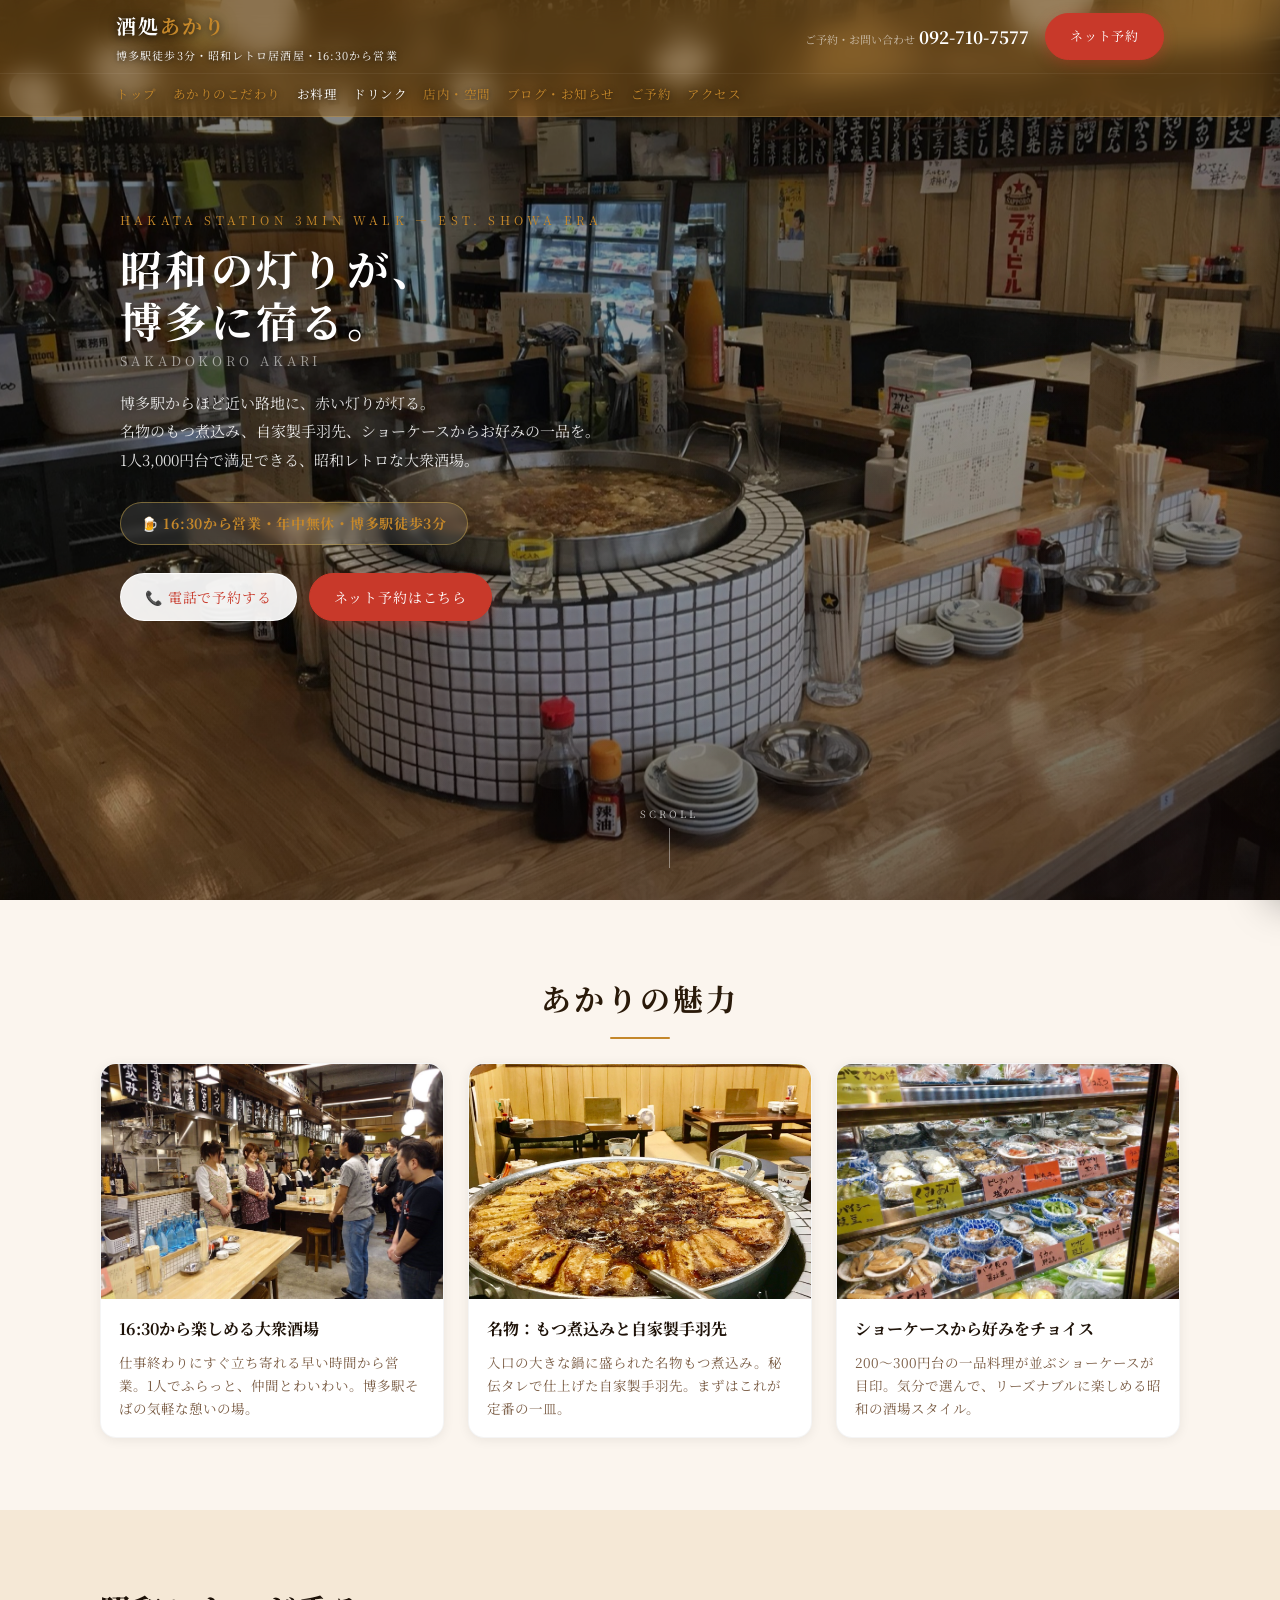
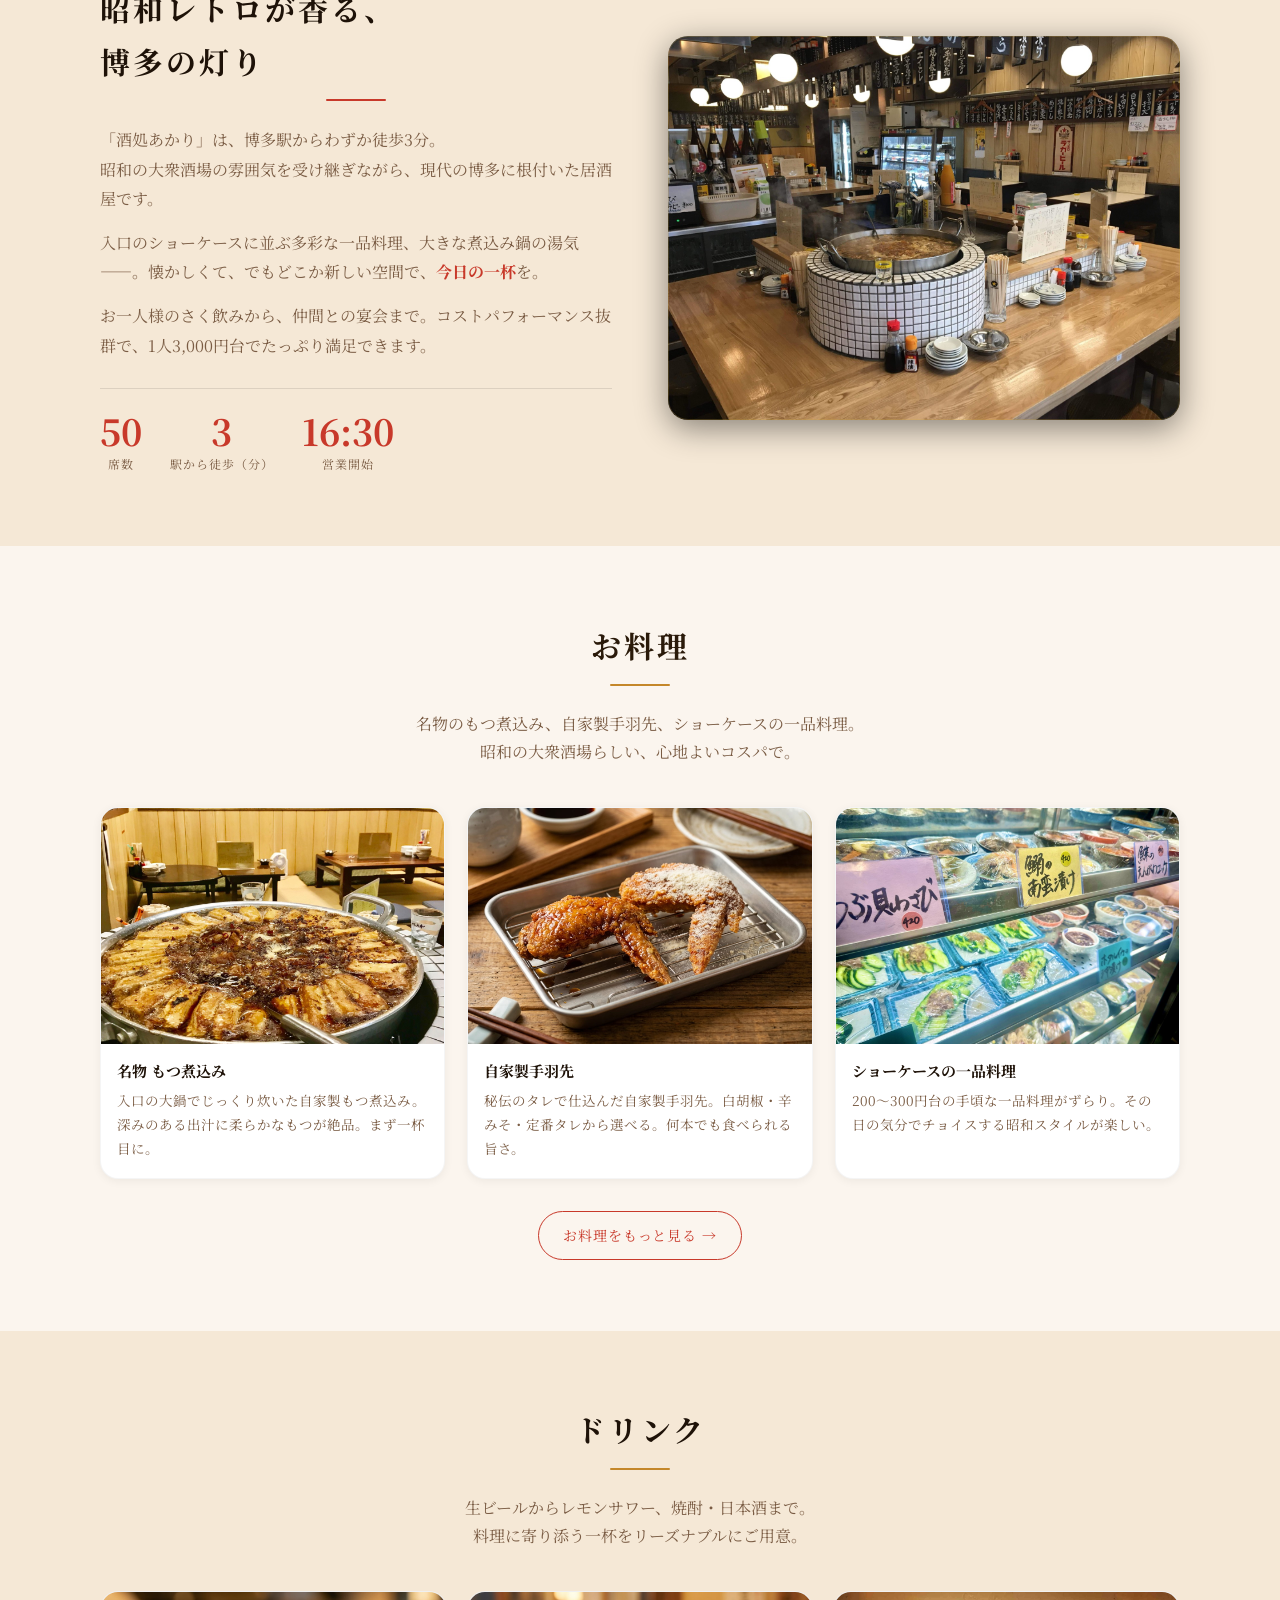
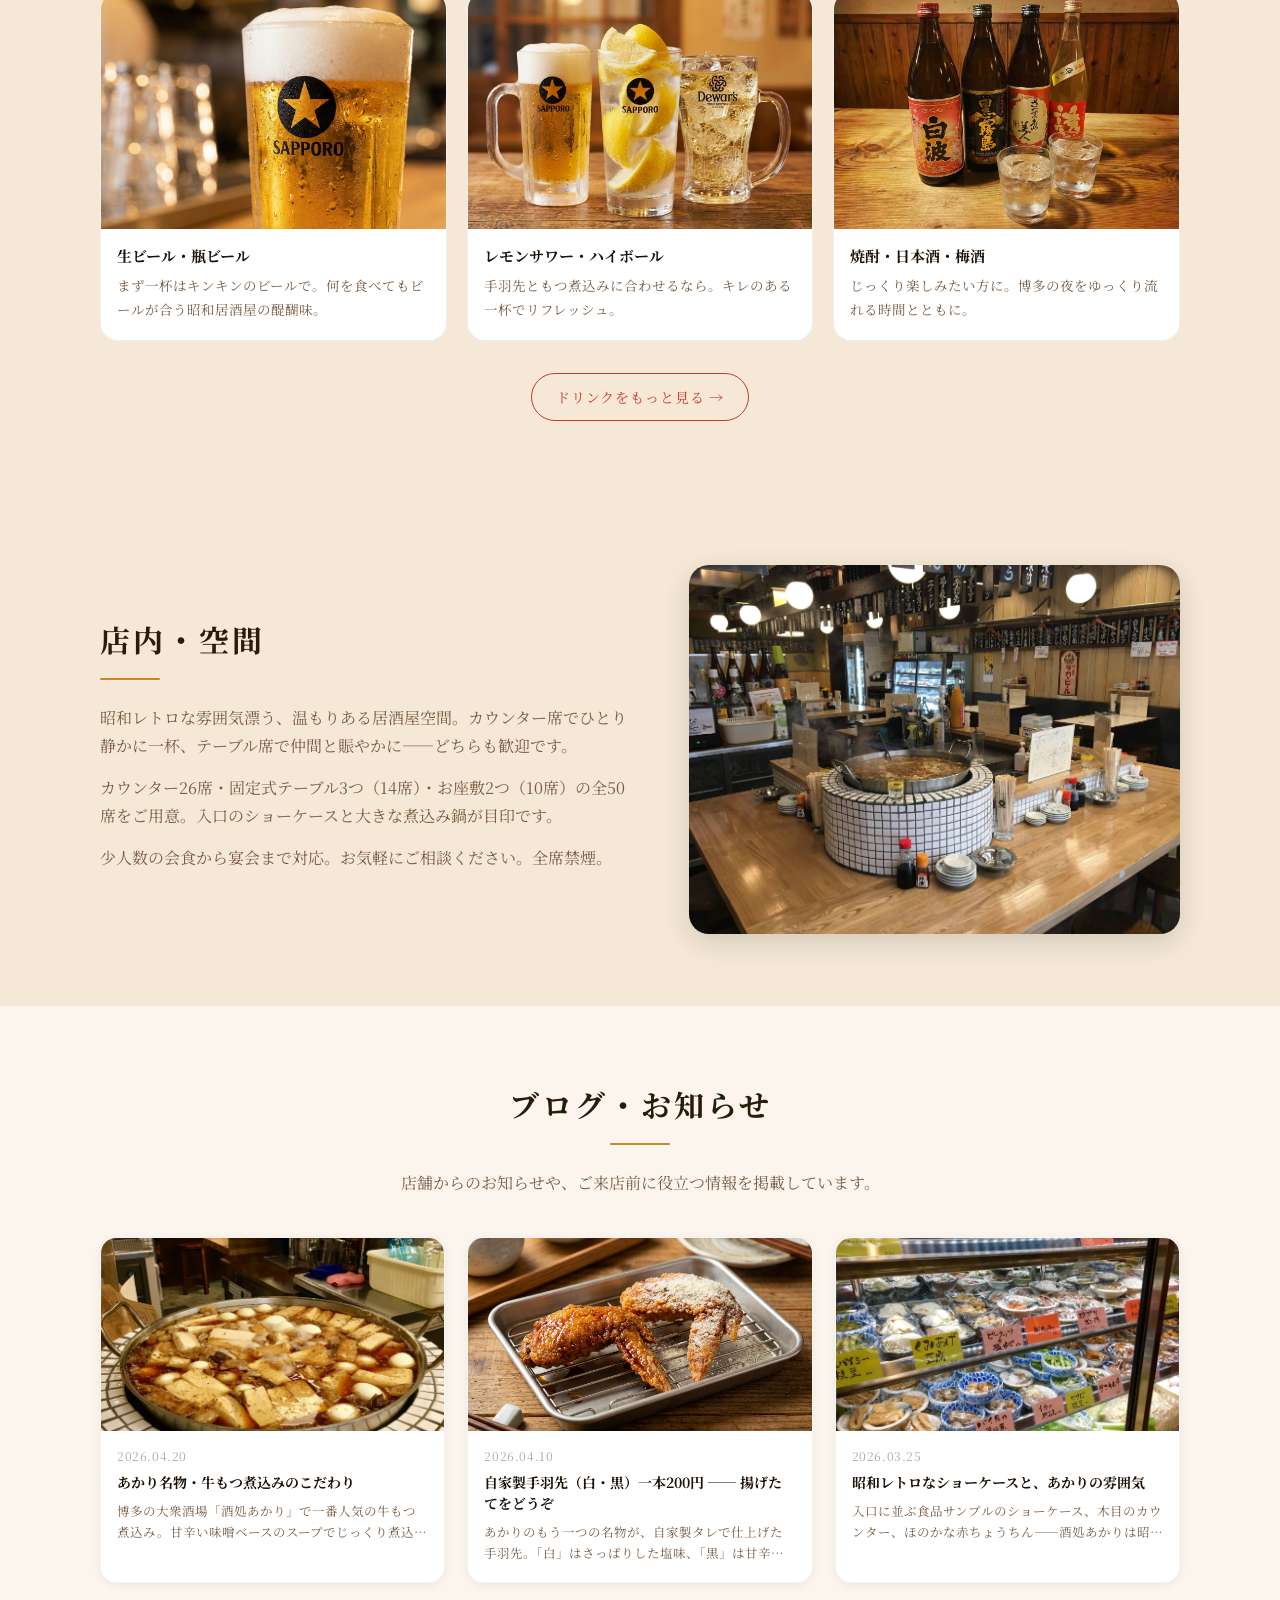
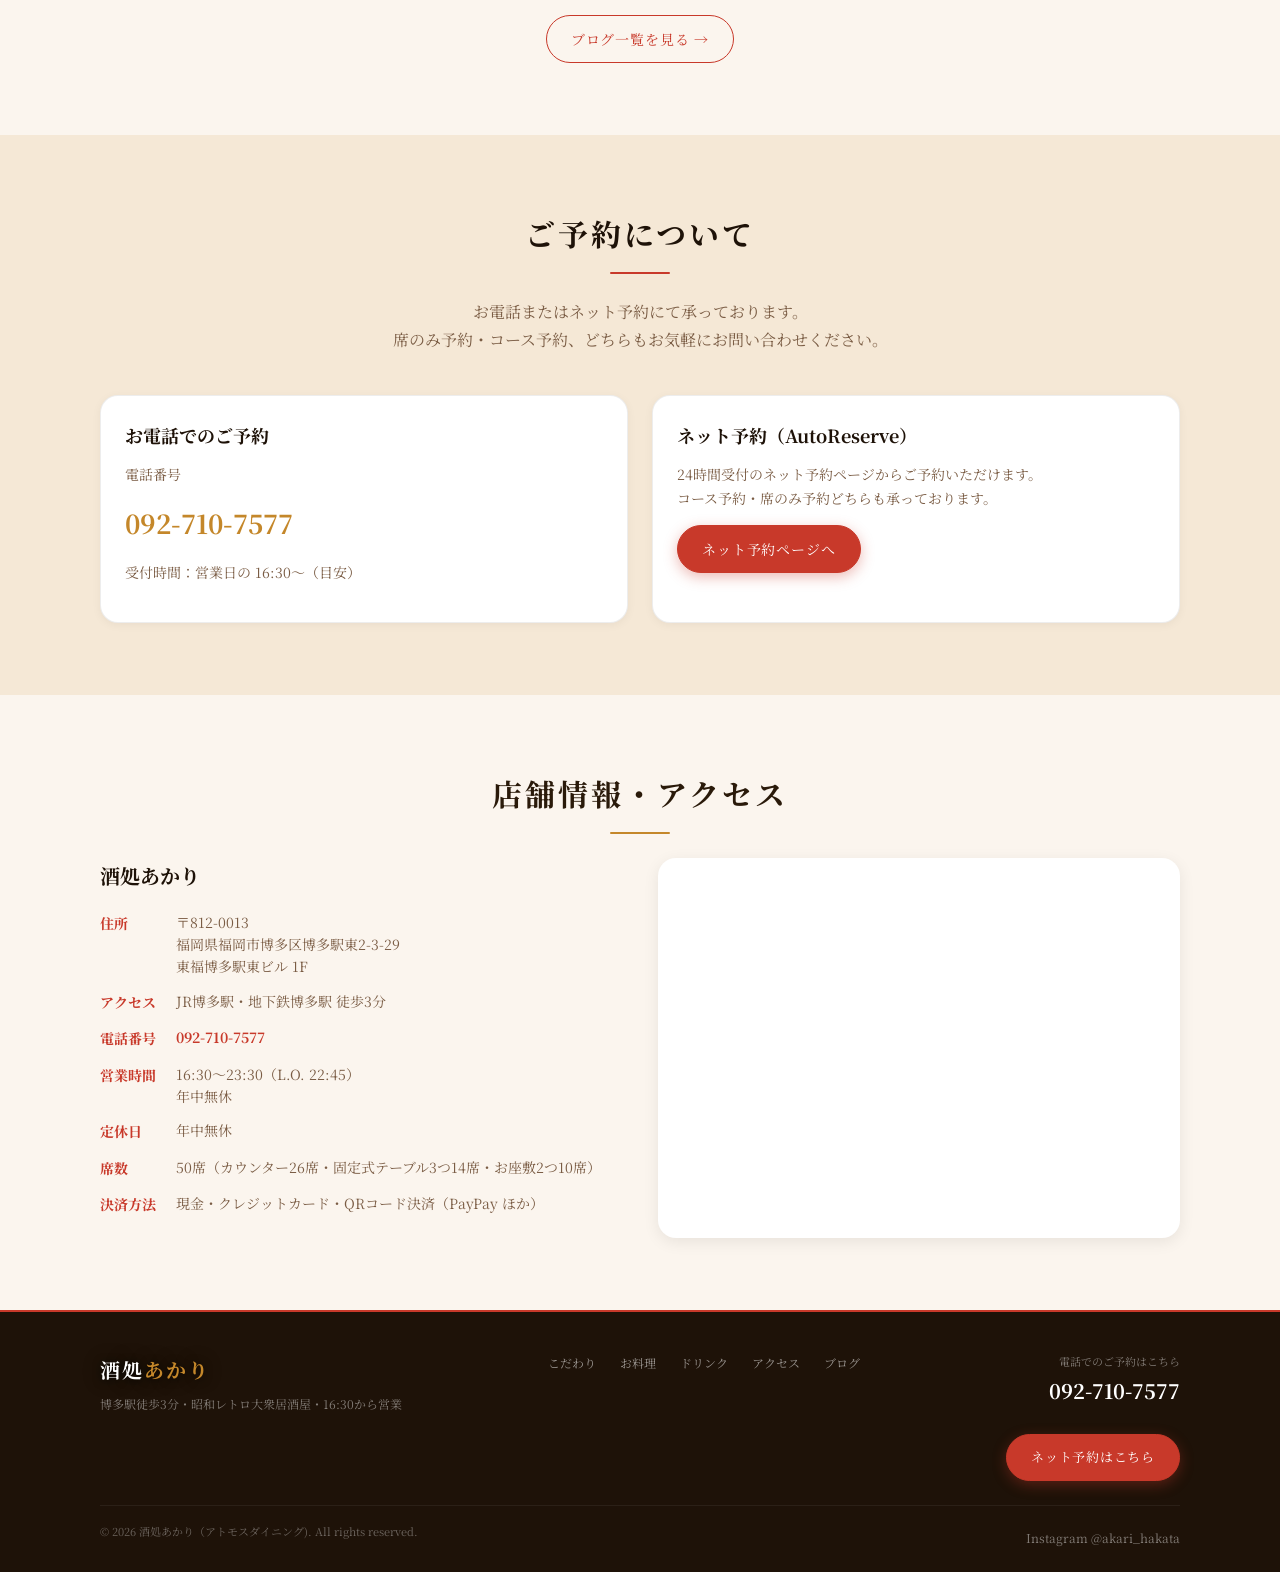
==== commit 00651156: "ドメインをsakedokoro-akari.comに修正 スペルミス(sakedoro → sakedokoro)を全ファイルで修正。 CNAME・OGP・canonical・sitemap・robo" ====
--- a/index.html
+++ b/index.html
@@ -27,12 +27,12 @@
 <meta property="og:site_name" content="酒処あかり">
 <meta property="og:title" content="【公式】酒処あかり｜博多駅徒歩3分・昭和レトロ居酒屋・16:30から営業">
 <meta property="og:description" content="博多駅徒歩3分の昭和レトロ大衆居酒屋。名物のもつ煮込み・自家製手羽先。ショーケースから好みをチョイス。16:30から営業。">
-<meta property="og:url" content="https://sakedoro-akari.com/">
-<meta property="og:image" content="https://sakedoro-akari.com/images/hero-akari-1.jpg">
+<meta property="og:url" content="https://sakedokoro-akari.com/">
+<meta property="og:image" content="https://sakedokoro-akari.com/images/hero-akari-1.jpg">
 <meta property="og:image:width" content="1200">
 <meta property="og:image:height" content="630">
 <meta name="twitter:card" content="summary_large_image">
-<link rel="canonical" href="https://sakedoro-akari.com/">
+<link rel="canonical" href="https://sakedokoro-akari.com/">
 
 <!-- 構造化データ：Restaurant -->
 <script type="application/ld+json">
@@ -40,12 +40,12 @@
   "@context": "https://schema.org",
   "@type": "Restaurant",
   "name": "酒処あかり",
-  "image": "https://sakedoro-akari.com/images/hero-akari-1.jpg",
-  "url": "https://sakedoro-akari.com/",
+  "image": "https://sakedokoro-akari.com/images/hero-akari-1.jpg",
+  "url": "https://sakedokoro-akari.com/",
   "telephone": "092-710-7577",
   "servesCuisine": ["居酒屋","もつ鍋","鳥料理","大衆酒場"],
   "priceRange": "￥￥",
-  "hasMenu": "https://sakedoro-akari.com/menu.html",
+  "hasMenu": "https://sakedokoro-akari.com/menu.html",
   "reservationUrl": "https://autoreserve.com/ja/restaurants/1aZGQtyvpTCGUdTrM6zT",
   "acceptsReservations": true,
   "currenciesAccepted": "JPY",
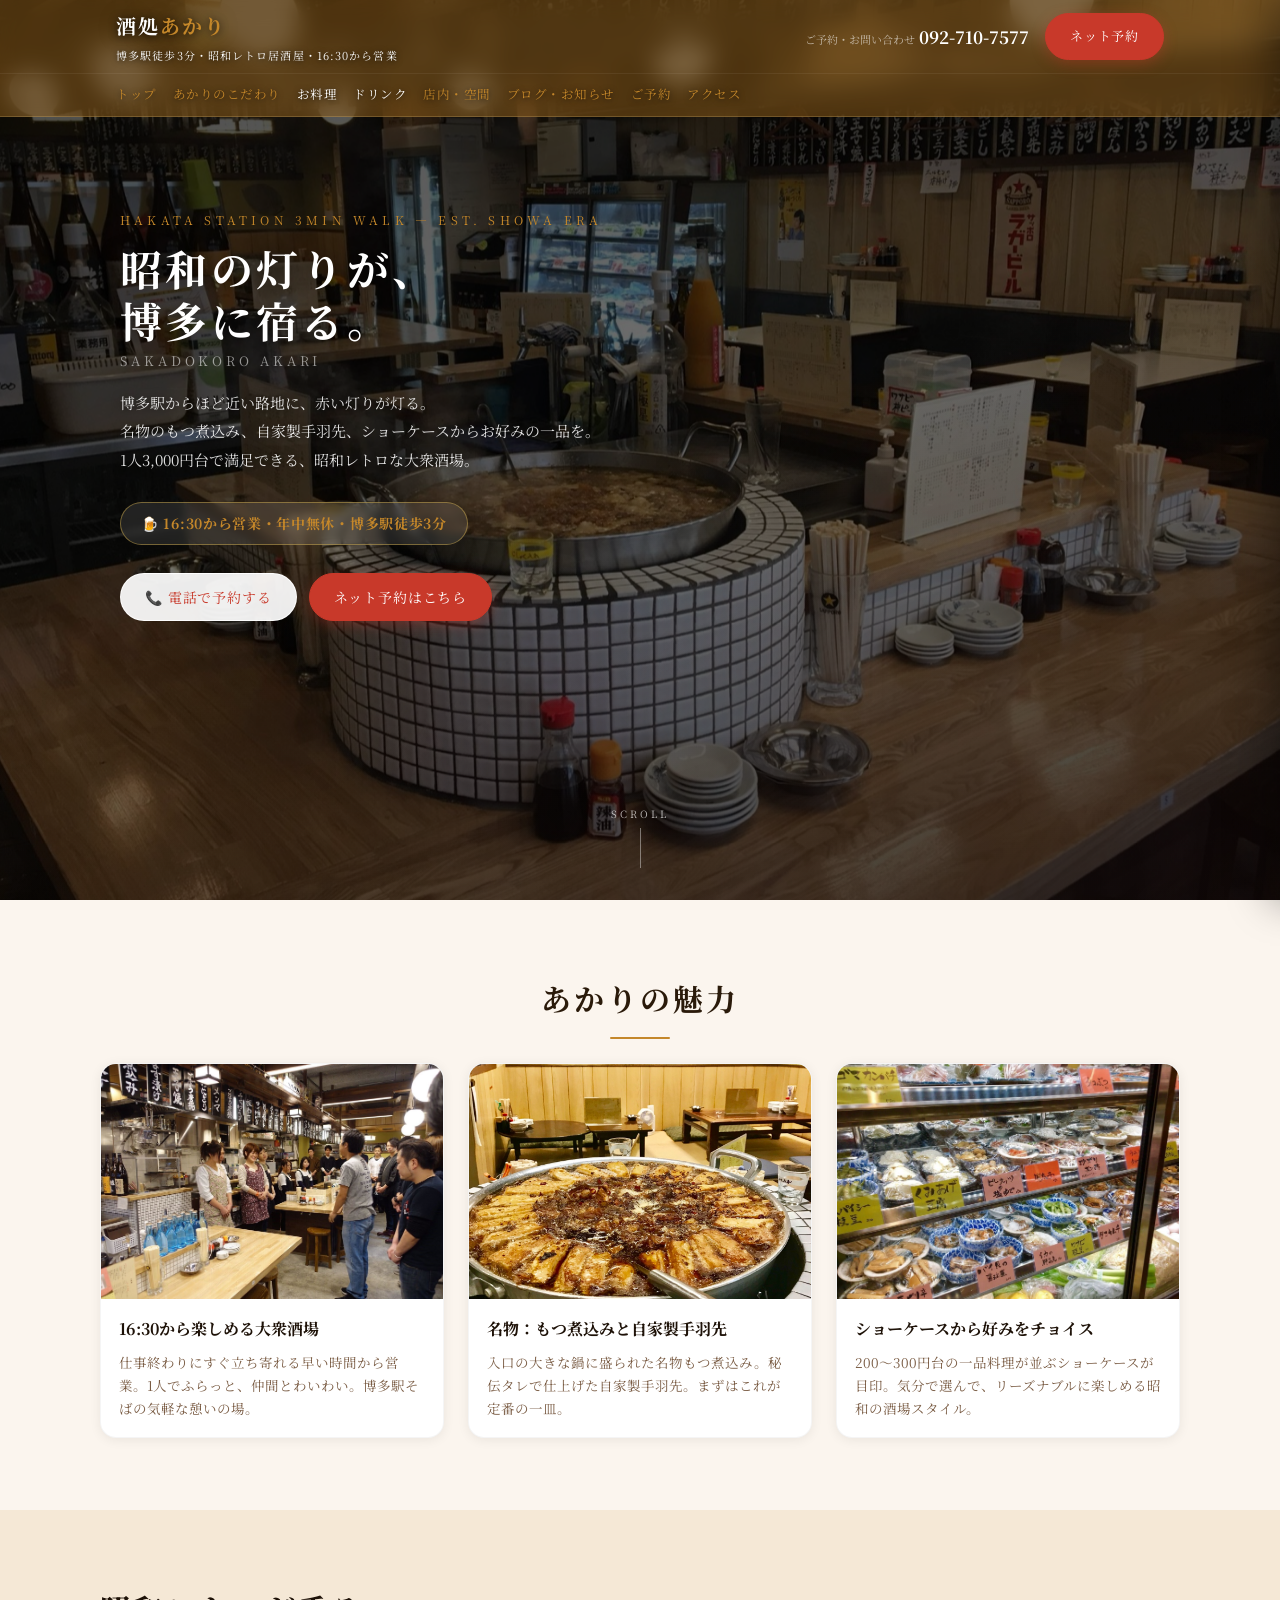
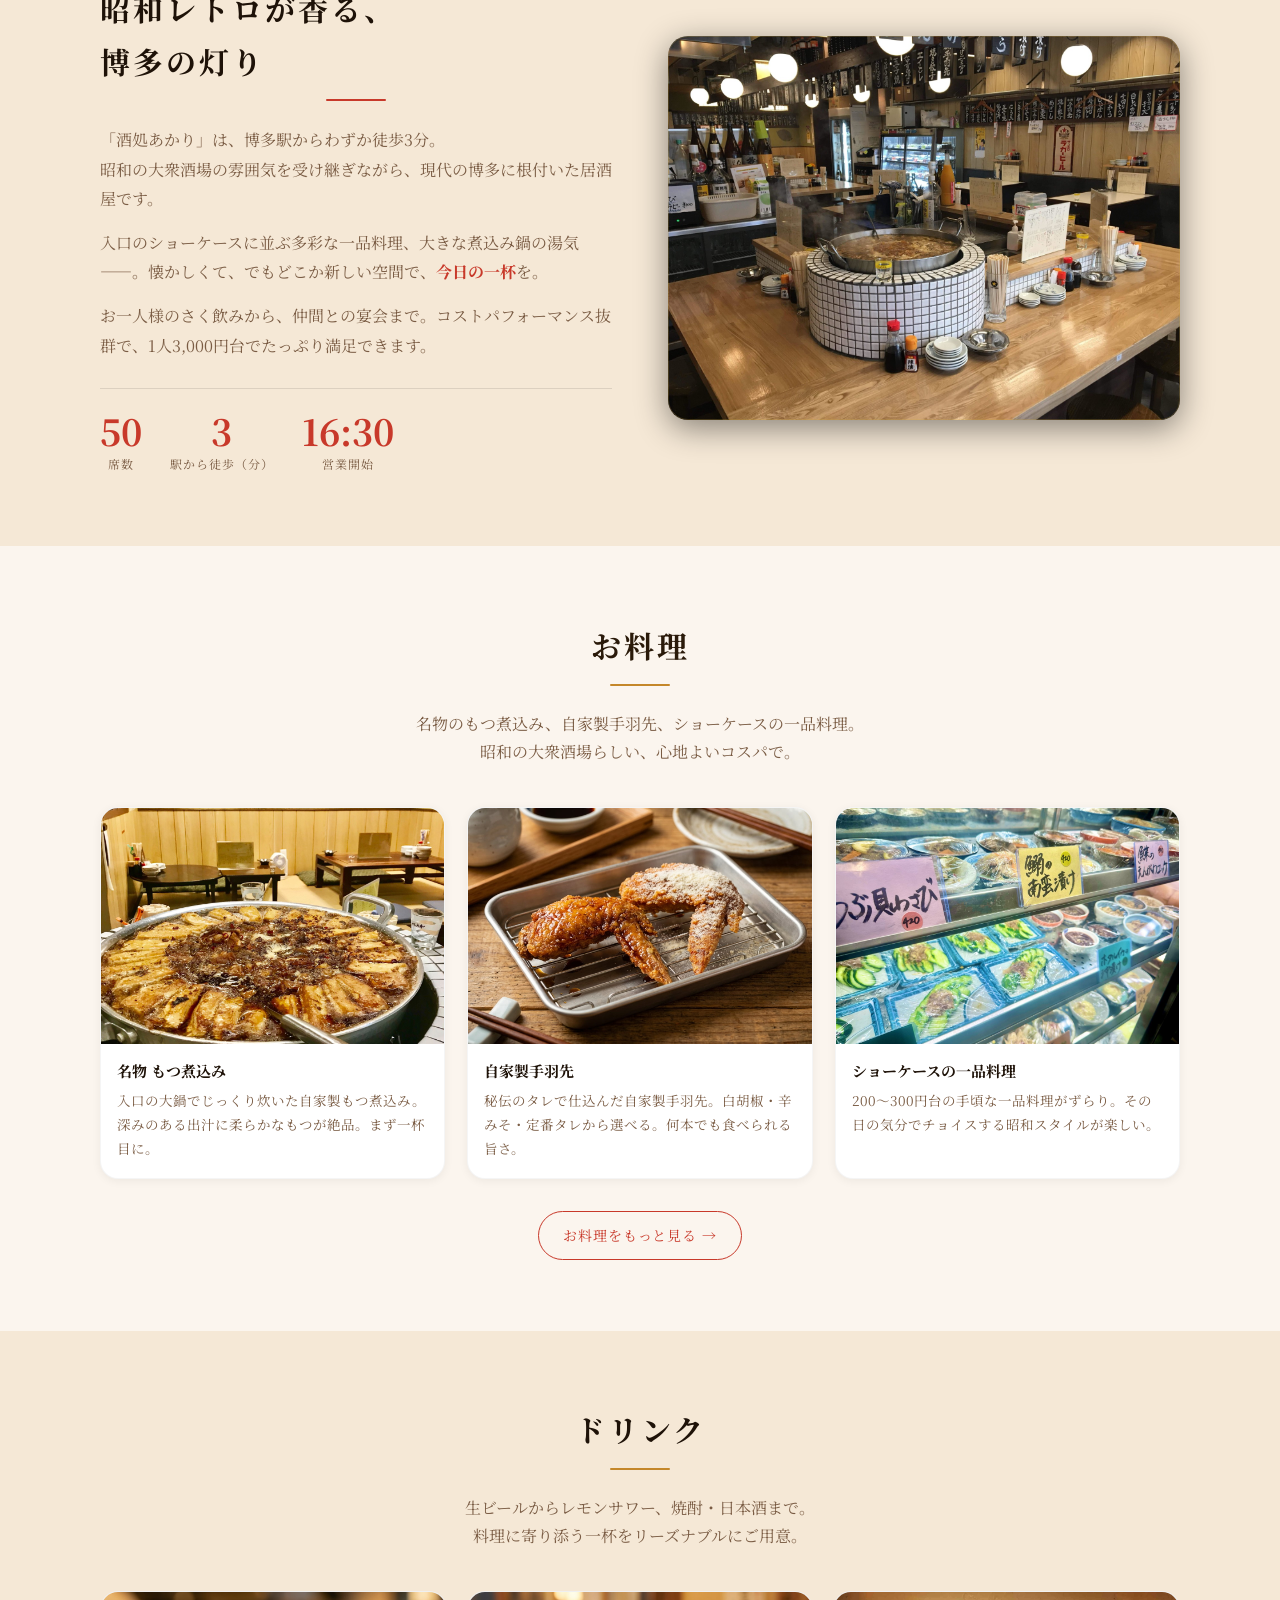
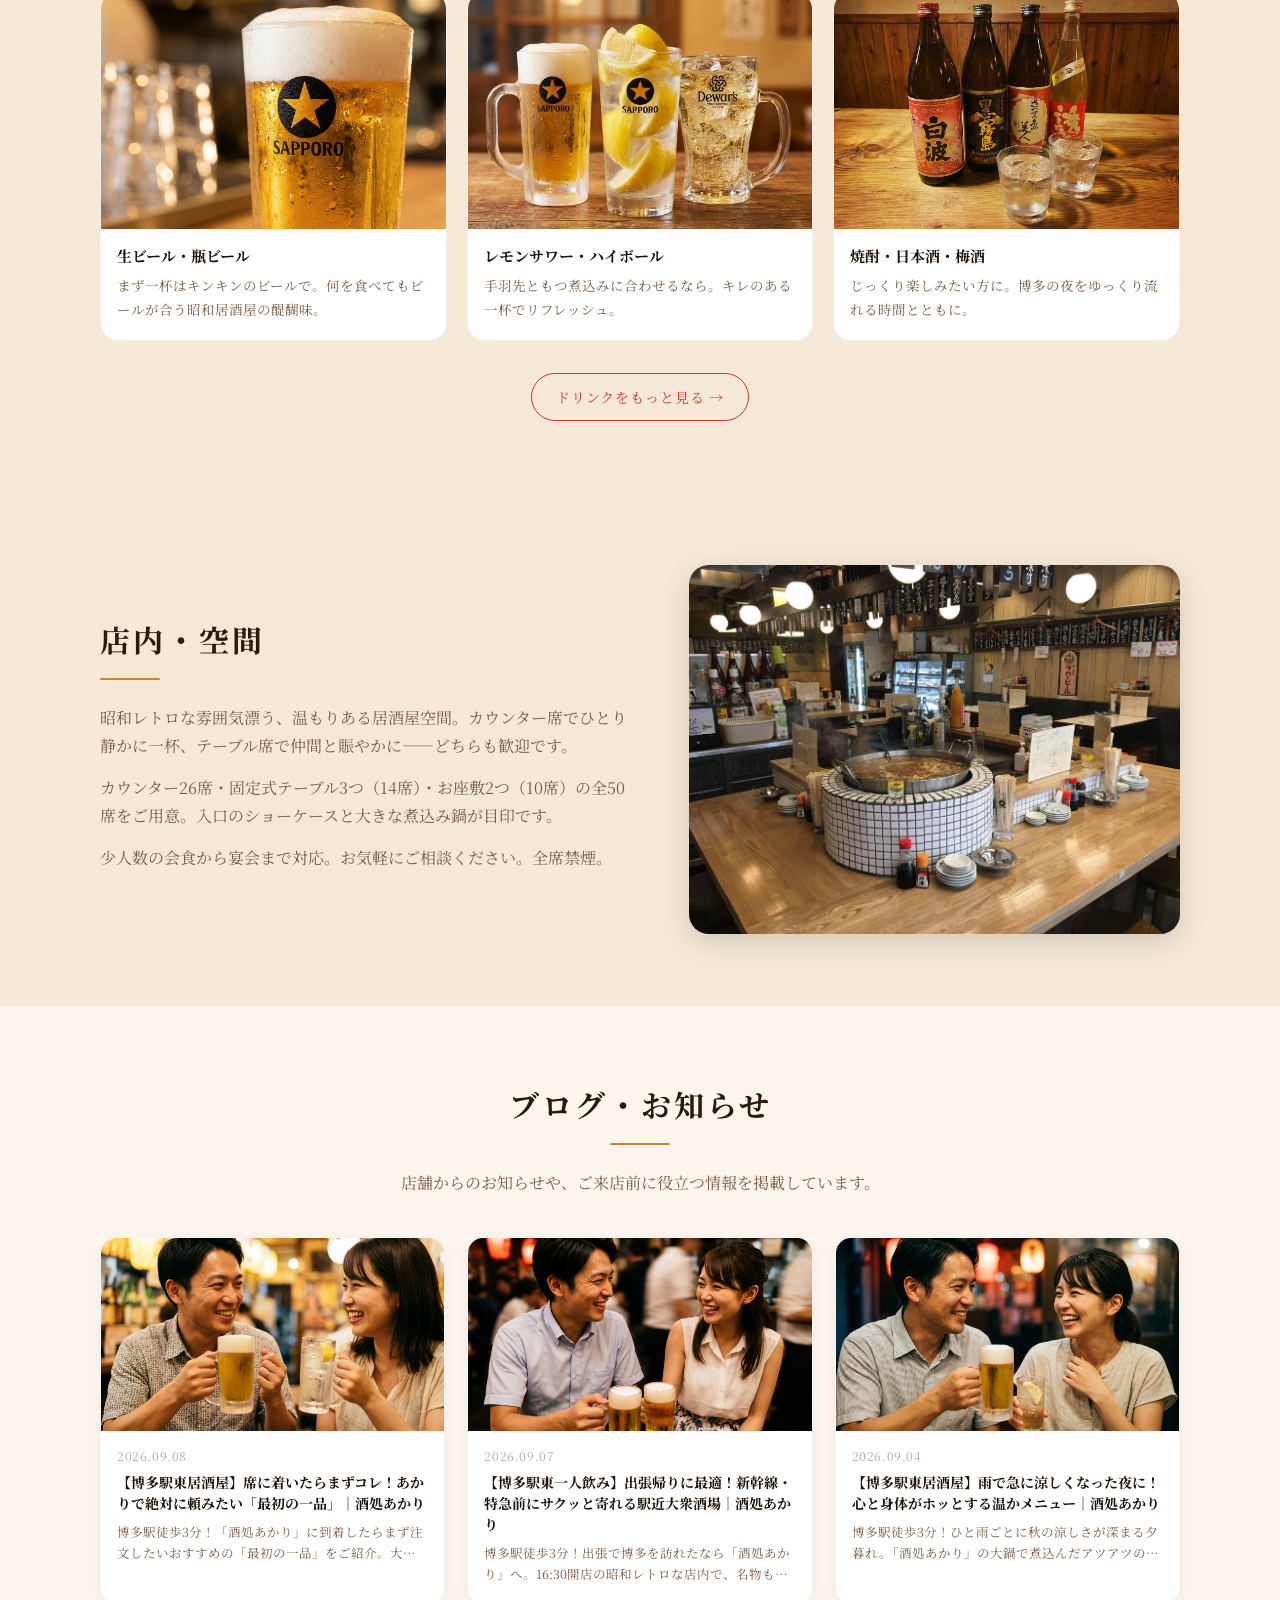
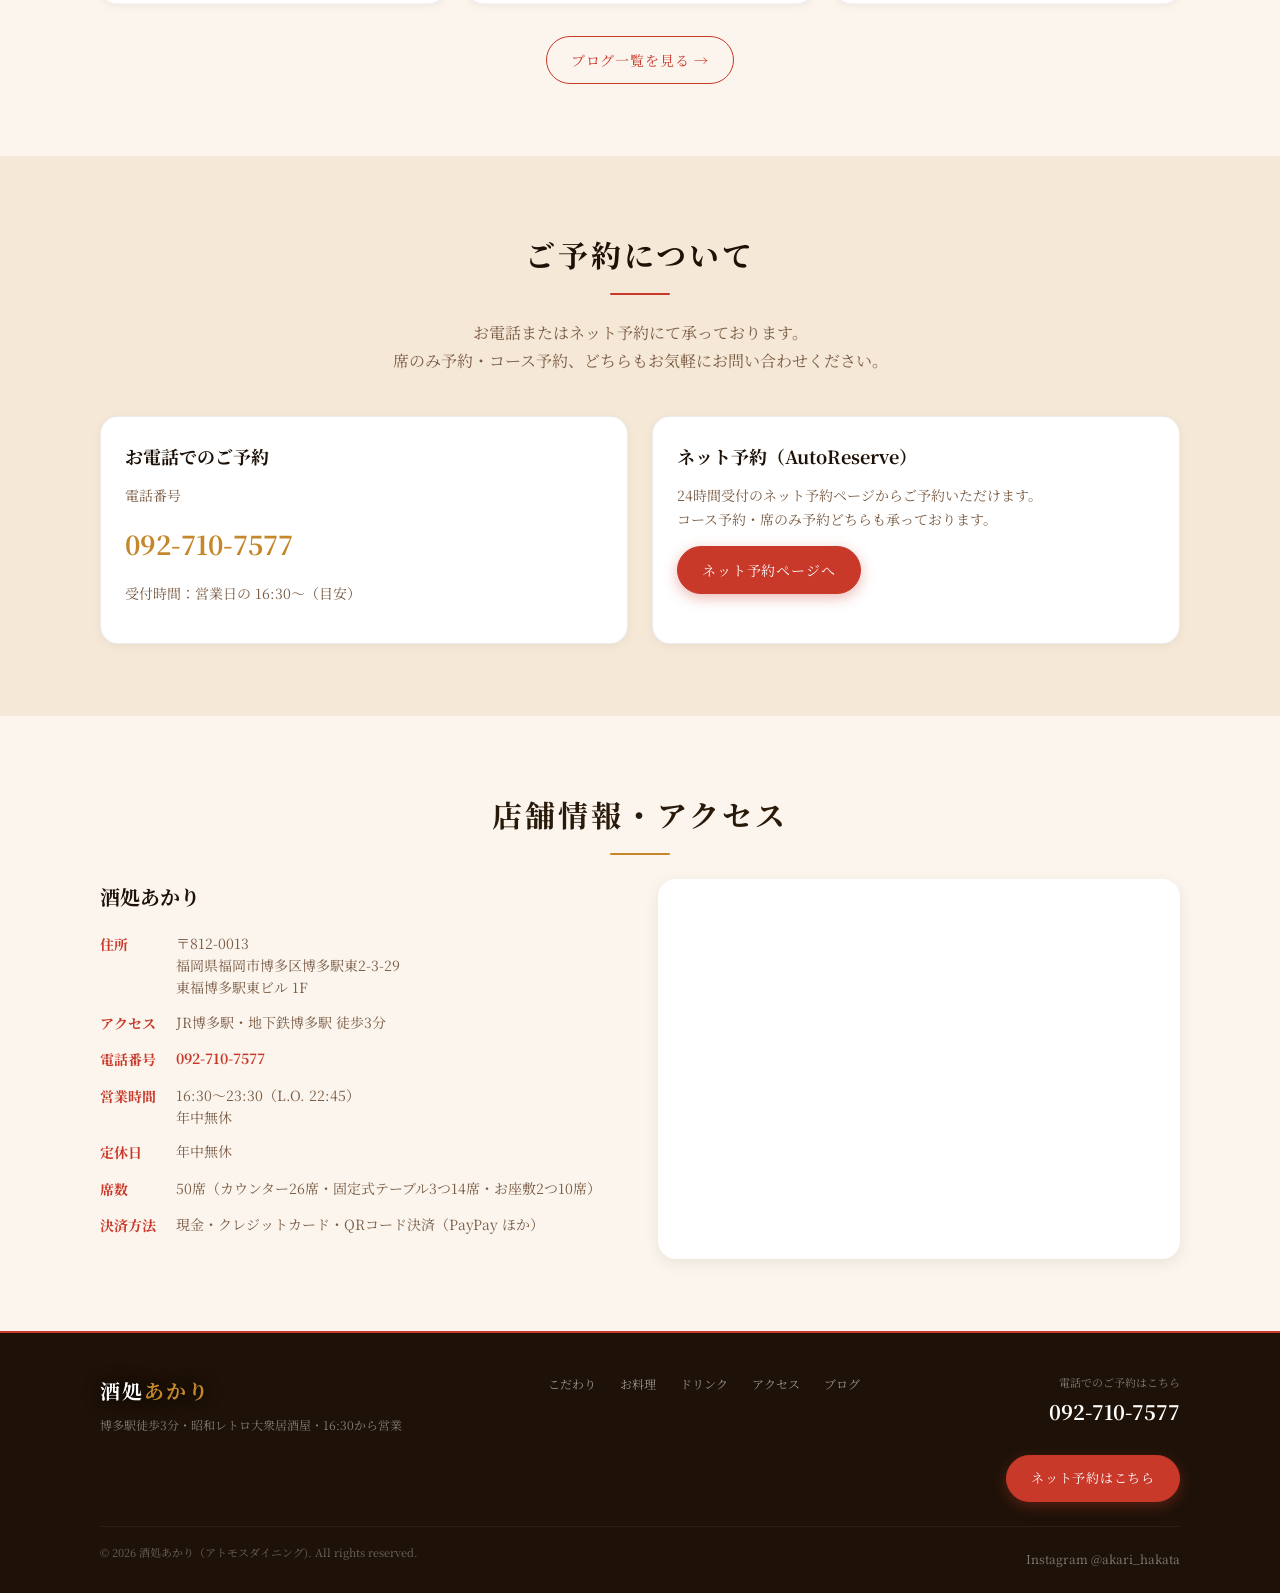
==== commit 35cd505d: "SEO: 内部リンクを絶対パス(/)化・記事ページに動的canonical追加 - partials/header.html: ./index.html 等を / 形式に統一（/index.html " ====
--- a/index.html
+++ b/index.html
@@ -307,7 +307,7 @@
       </div>
 
       <div class="more-link">
-        <a href="./menu.html" class="btn-secondary">お料理をもっと見る →</a>
+        <a href="/menu.html" class="btn-secondary">お料理をもっと見る →</a>
       </div>
     </div>
   </section>
@@ -340,7 +340,7 @@
       </div>
 
       <div class="more-link">
-        <a href="./drink.html" class="btn-secondary">ドリンクをもっと見る →</a>
+        <a href="/drink.html" class="btn-secondary">ドリンクをもっと見る →</a>
       </div>
     </div>
   </section>
@@ -366,7 +366,7 @@
 
       <div class="blog-grid" id="blog-latest-grid">
         <article class="blog-card">
-          <a href="./blog/index.html">
+          <a href="/blog/">
             <div class="blog-body">
               <h3 class="blog-title">ブログ一覧を見る</h3>
               <p class="blog-excerpt">最新情報やおすすめ記事を掲載しています。</p>
@@ -376,7 +376,7 @@
       </div>
 
       <div class="more-link">
-        <a href="./blog/index.html" class="btn-secondary">ブログ一覧を見る →</a>
+        <a href="/blog/" class="btn-secondary">ブログ一覧を見る →</a>
       </div>
     </div>
   </section>
@@ -438,7 +438,7 @@
         const el  = document.createElement('article');
         el.className = 'blog-card';
         el.innerHTML = `
-          <a href="./blog/posts/post.html?slug=${encodeURIComponent(p.slug)}">
+          <a href="/blog/posts/post.html?slug=${encodeURIComponent(p.slug)}">
             <div class="blog-image" style="${bg}"></div>
             <div class="blog-body">
               <time class="blog-date" datetime="${esc(p.date)}">${fmtDate(p.date)}</time>
@@ -452,7 +452,7 @@
     .catch(() => {
       grid.innerHTML = `
         <article class="blog-card">
-          <a href="./blog/index.html">
+          <a href="/blog/">
             <div class="blog-body">
               <h3 class="blog-title">ブログ一覧を見る</h3>
               <p class="blog-excerpt">最新情報やおすすめ記事を掲載しています。</p>
--- a/style.css
+++ b/style.css
@@ -680,9 +680,9 @@
   inset: 0;
   background: linear-gradient(
     160deg,
-    rgba(0,0,0,0.55) 0%,
-    rgba(0,0,0,0.35) 50%,
-    rgba(14,6,6,0.65) 100%
+    rgba(0,0,0,0.72) 0%,
+    rgba(0,0,0,0.55) 50%,
+    rgba(14,6,6,0.80) 100%
   );
   z-index: 1;
 }
@@ -780,9 +780,11 @@
 
 .scroll-indicator {
   position: absolute;
-  left: 50%;
+  left: 0;
+  right: 0;
   bottom: calc(32px + env(safe-area-inset-bottom, 0px));
-  transform: translateX(-50%);
+  margin: 0 auto;
+  width: fit-content;
   display: flex;
   flex-direction: column;
   align-items: center;
@@ -1839,6 +1841,10 @@
   .hero-actions { flex-direction: column; align-items: flex-start; }
   .hero::after { display: none; }
 
+  /* スマホ：ヘッダーに被らないよう上揃えに変更 */
+  .hero { align-items: flex-start; }
+  .hero-inner { padding-top: 76px; }
+
   .topics-grid,
   .course-grid,
   .menu-grid,
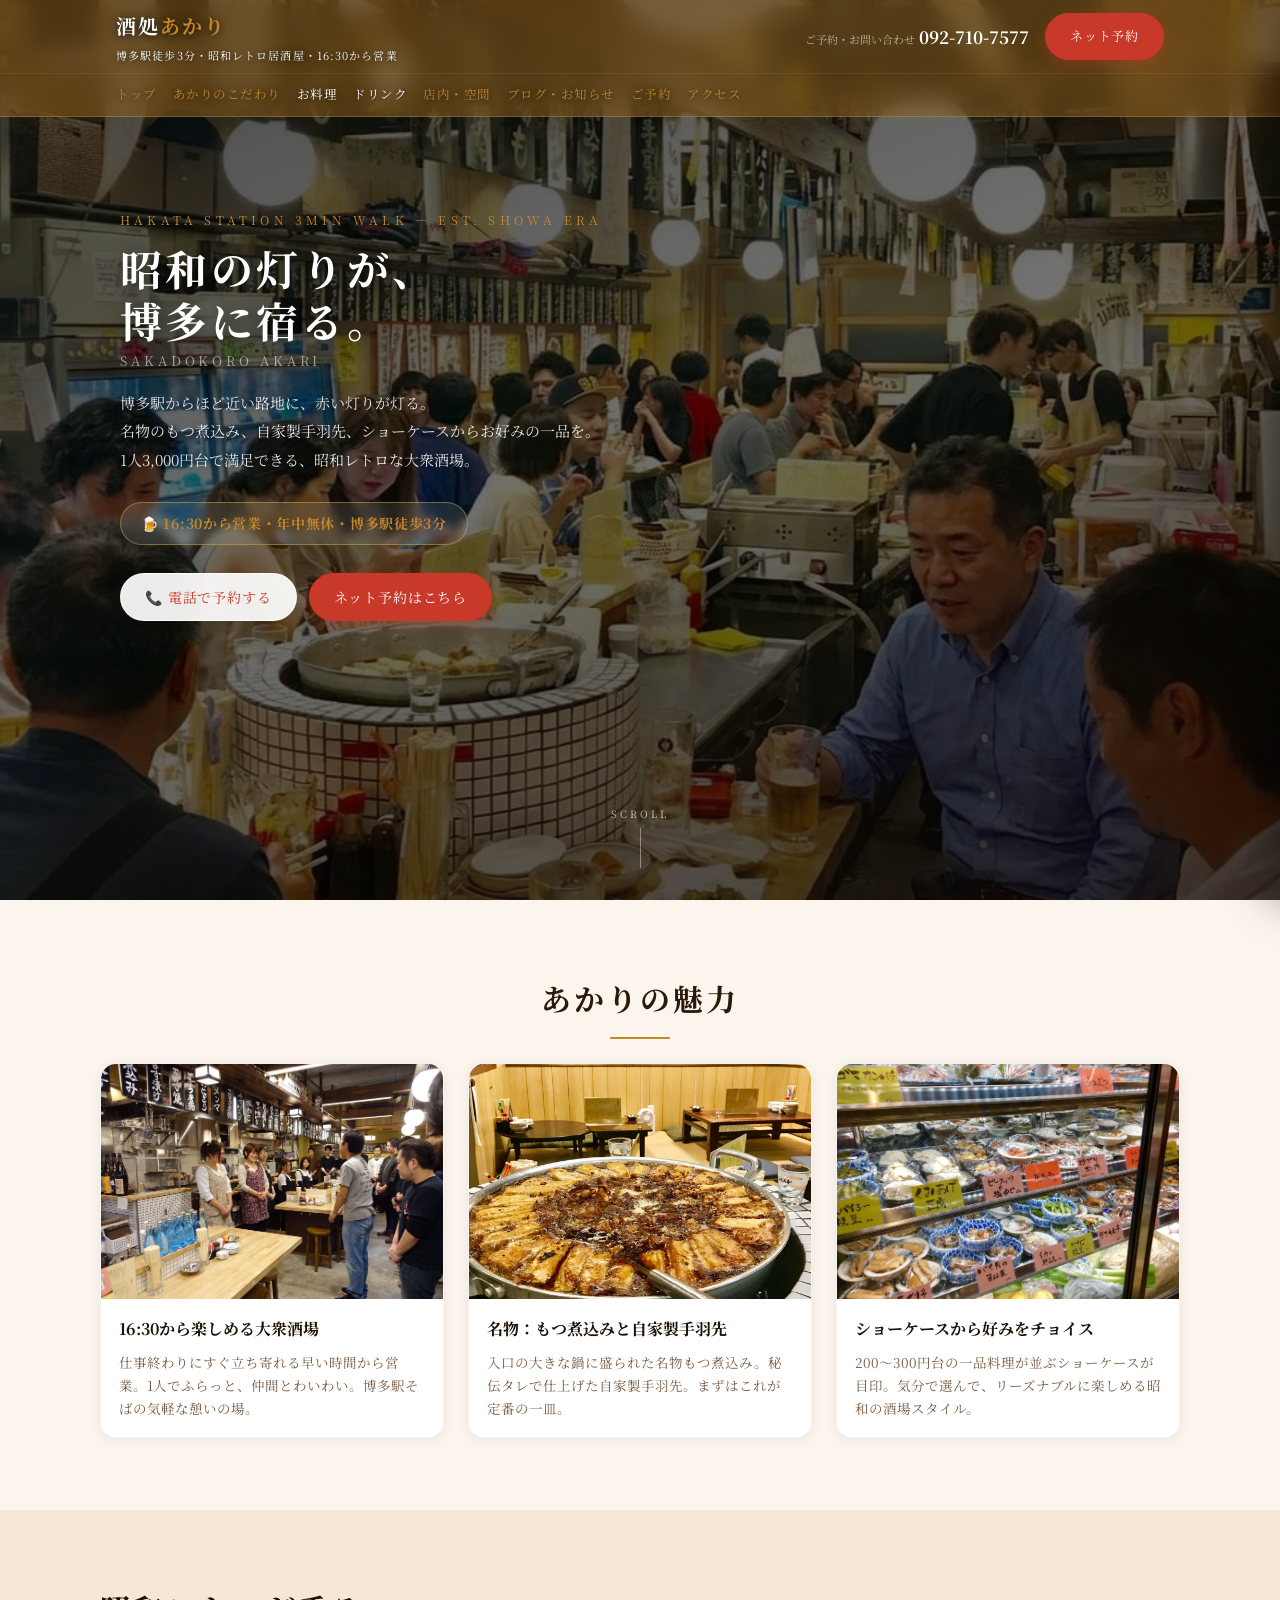
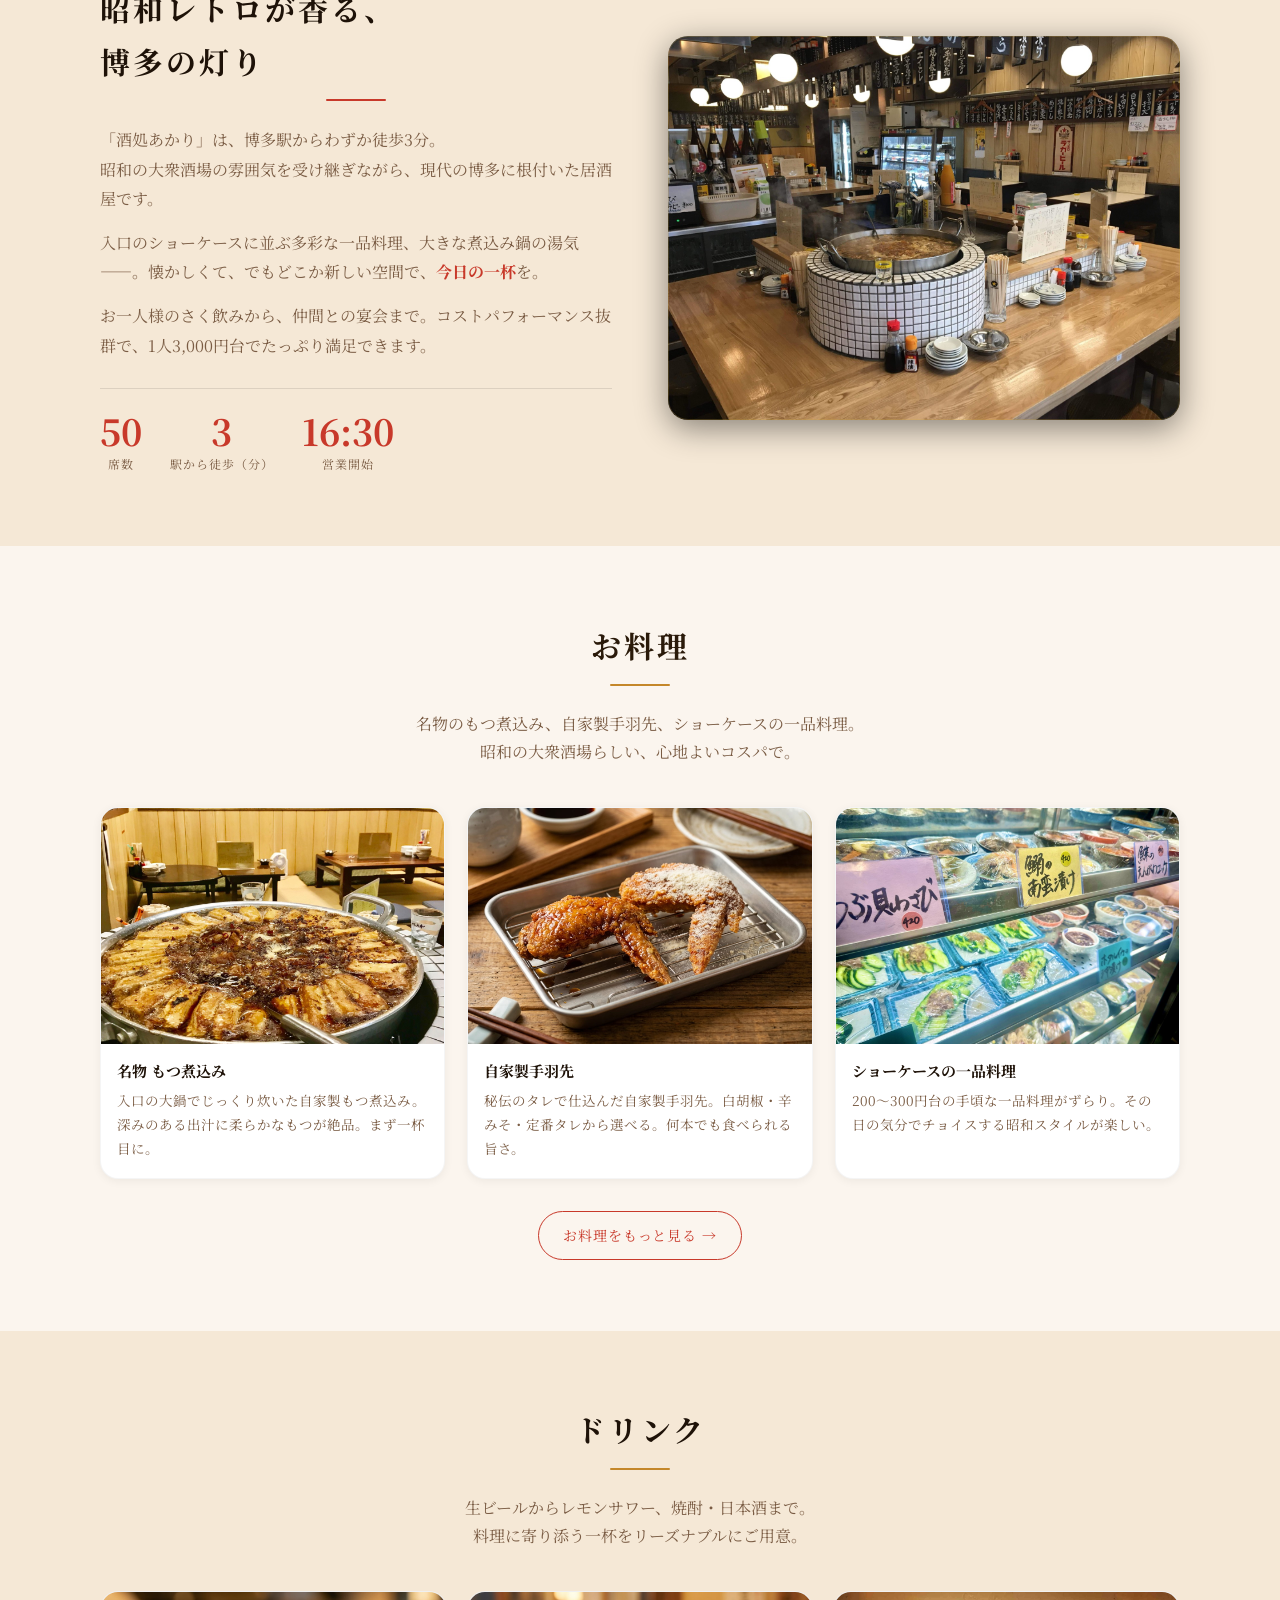
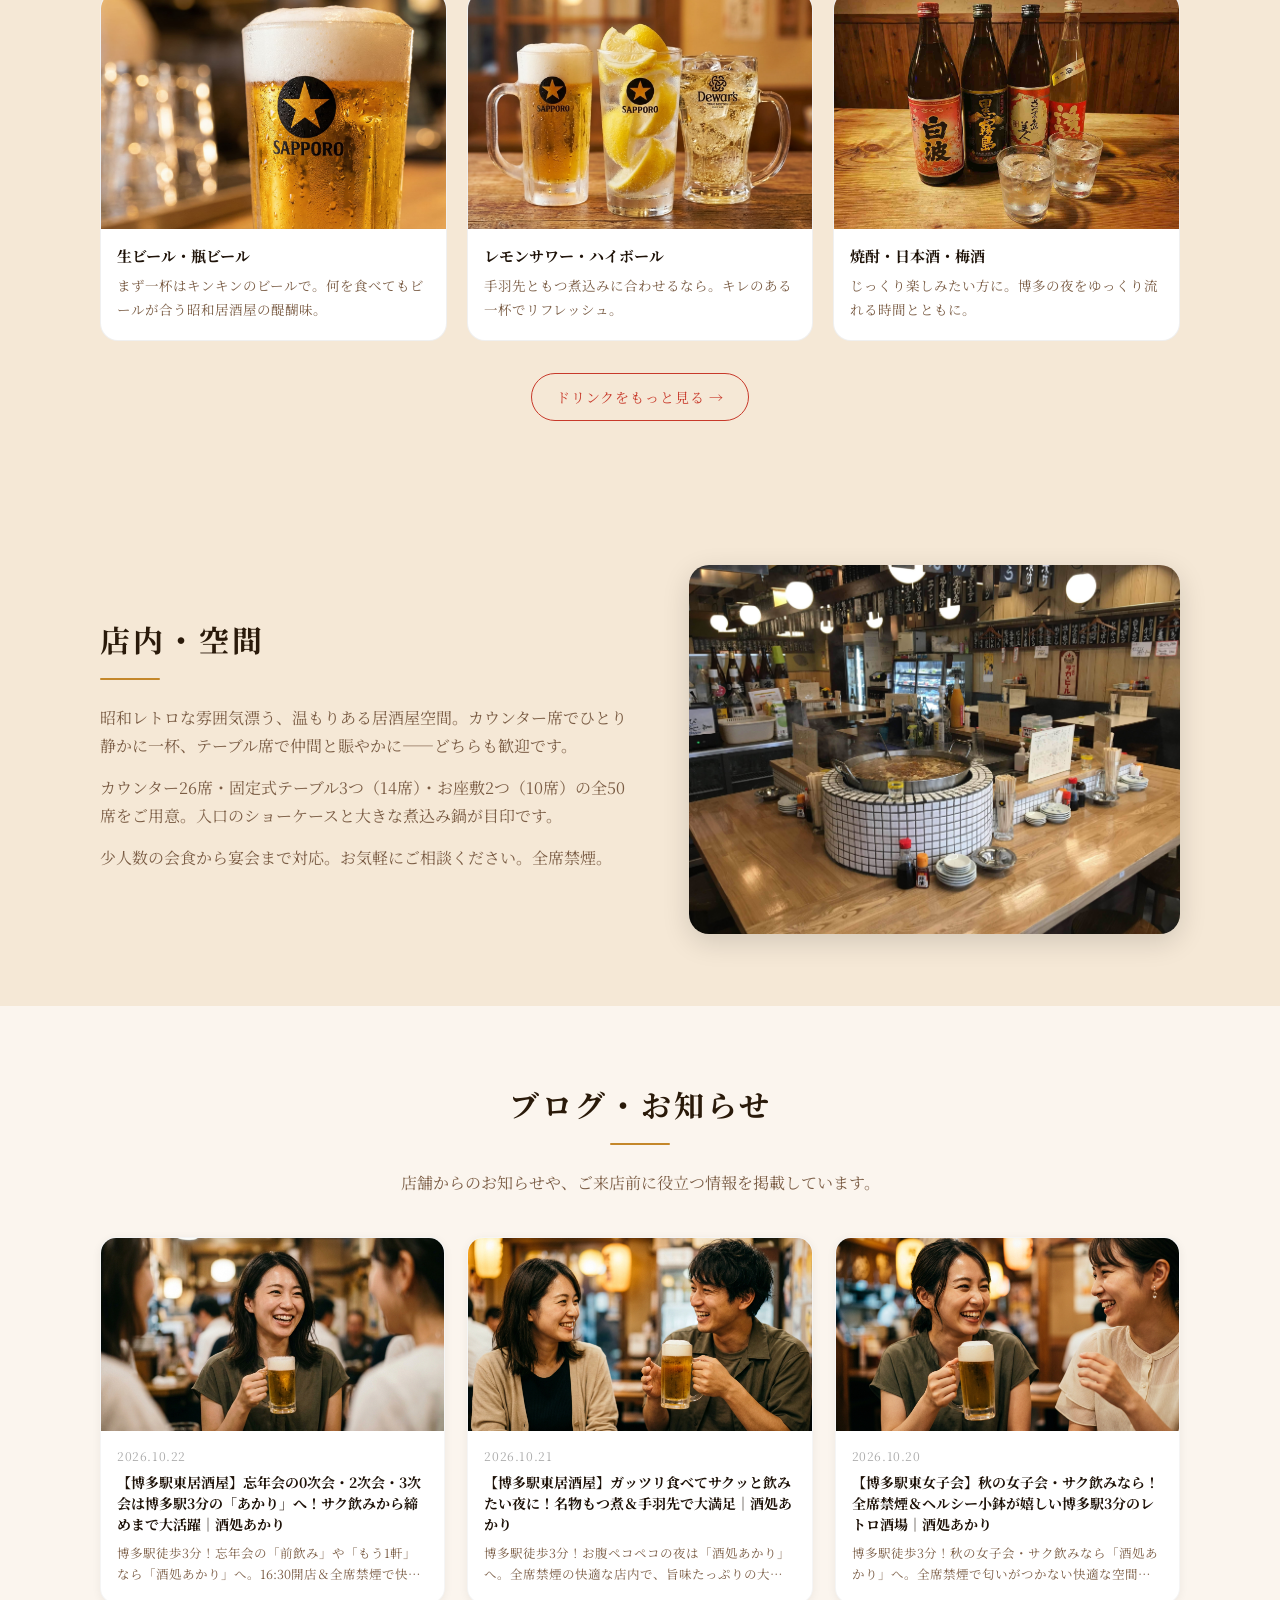
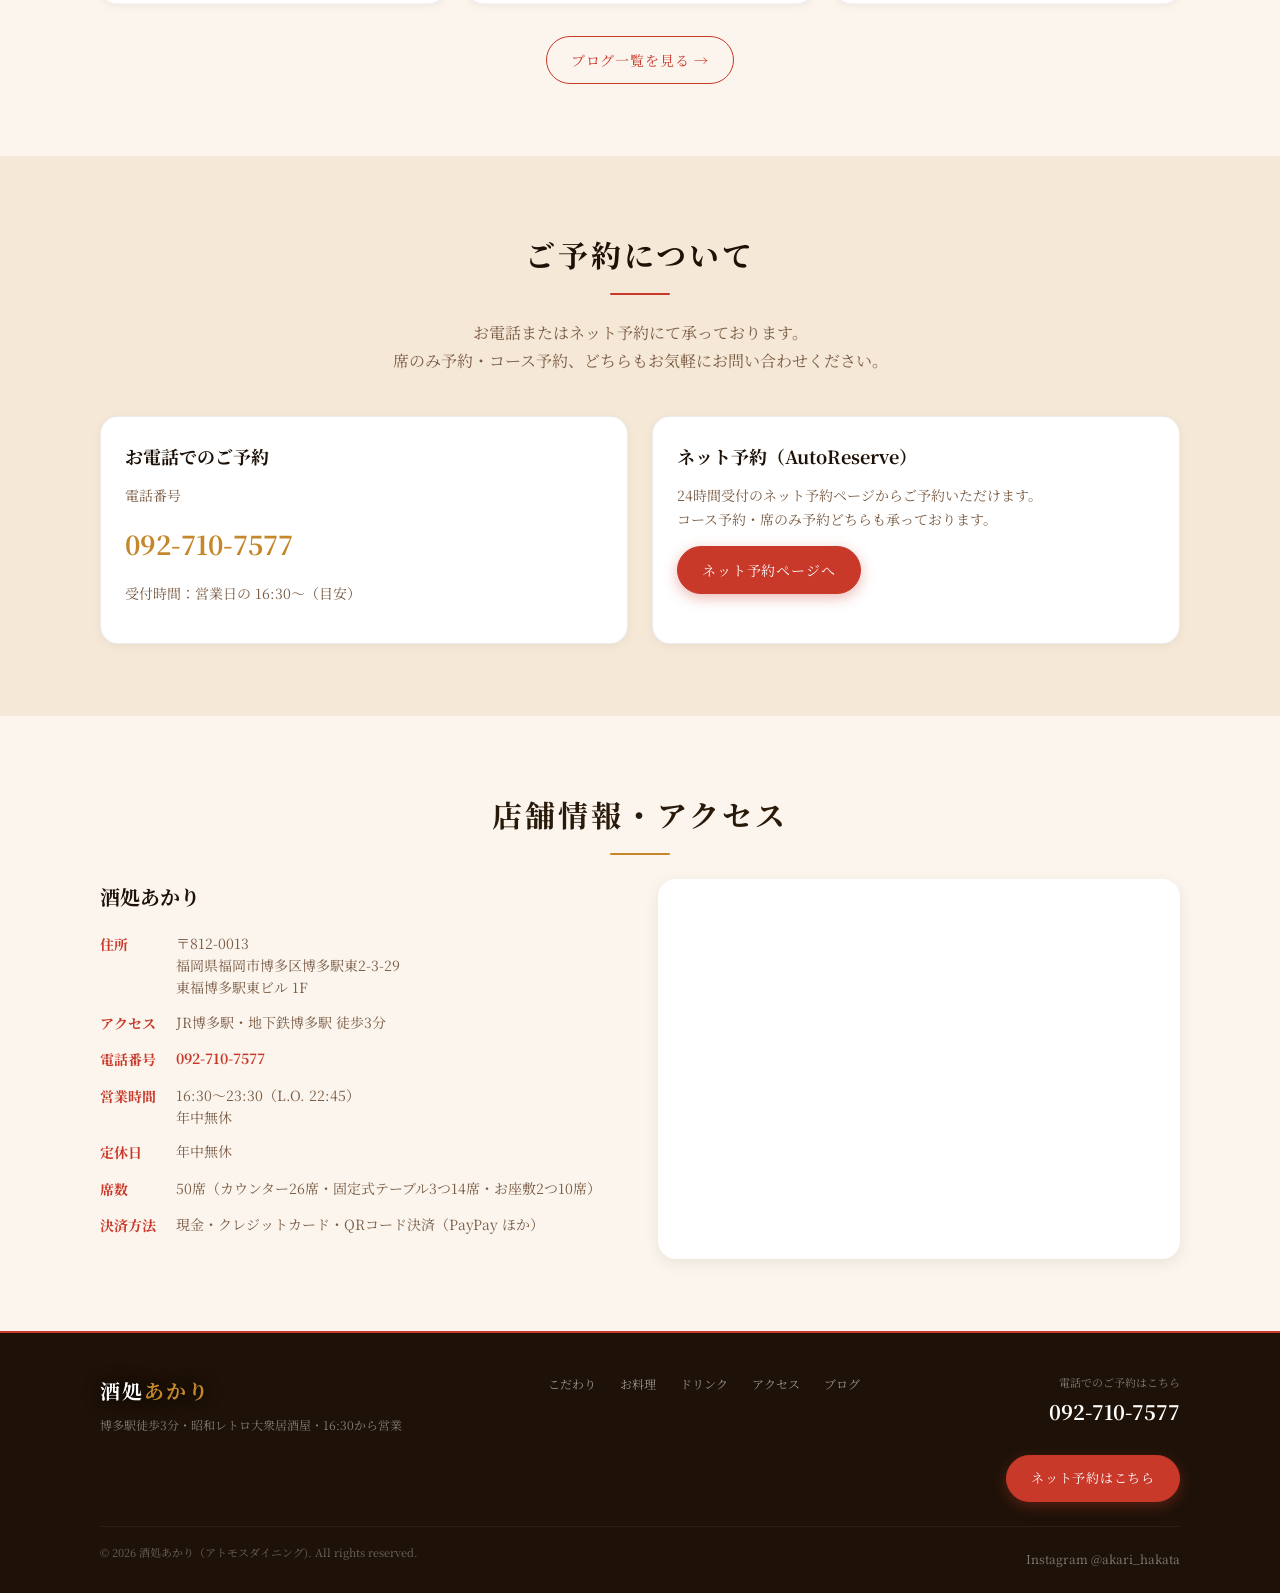
==== commit db8c6bd3: "Harden blog rendering and update CMS without changing employee publishing" ====
--- a/index.html
+++ b/index.html
@@ -157,6 +157,7 @@
   ]
 }
 </script>
+<script src="vendor/blog-security.js"></script>
 </head>
 
 <body class="is-home" data-page="home">
@@ -434,7 +435,7 @@
       top3.forEach(p => {
         const imgRaw = p.thumbnail || p.image || '';
         const img = imgRaw ? imgRaw.replace(/^\.\.\//, '') : '';
-        const bg  = img ? `background-image:url('${esc(img)}');` : '';
+        const bg  = img ? `background-image:url('${esc(BlogSecurity.imageURL(img))}');` : '';
         const el  = document.createElement('article');
         el.className = 'blog-card';
         el.innerHTML = `
